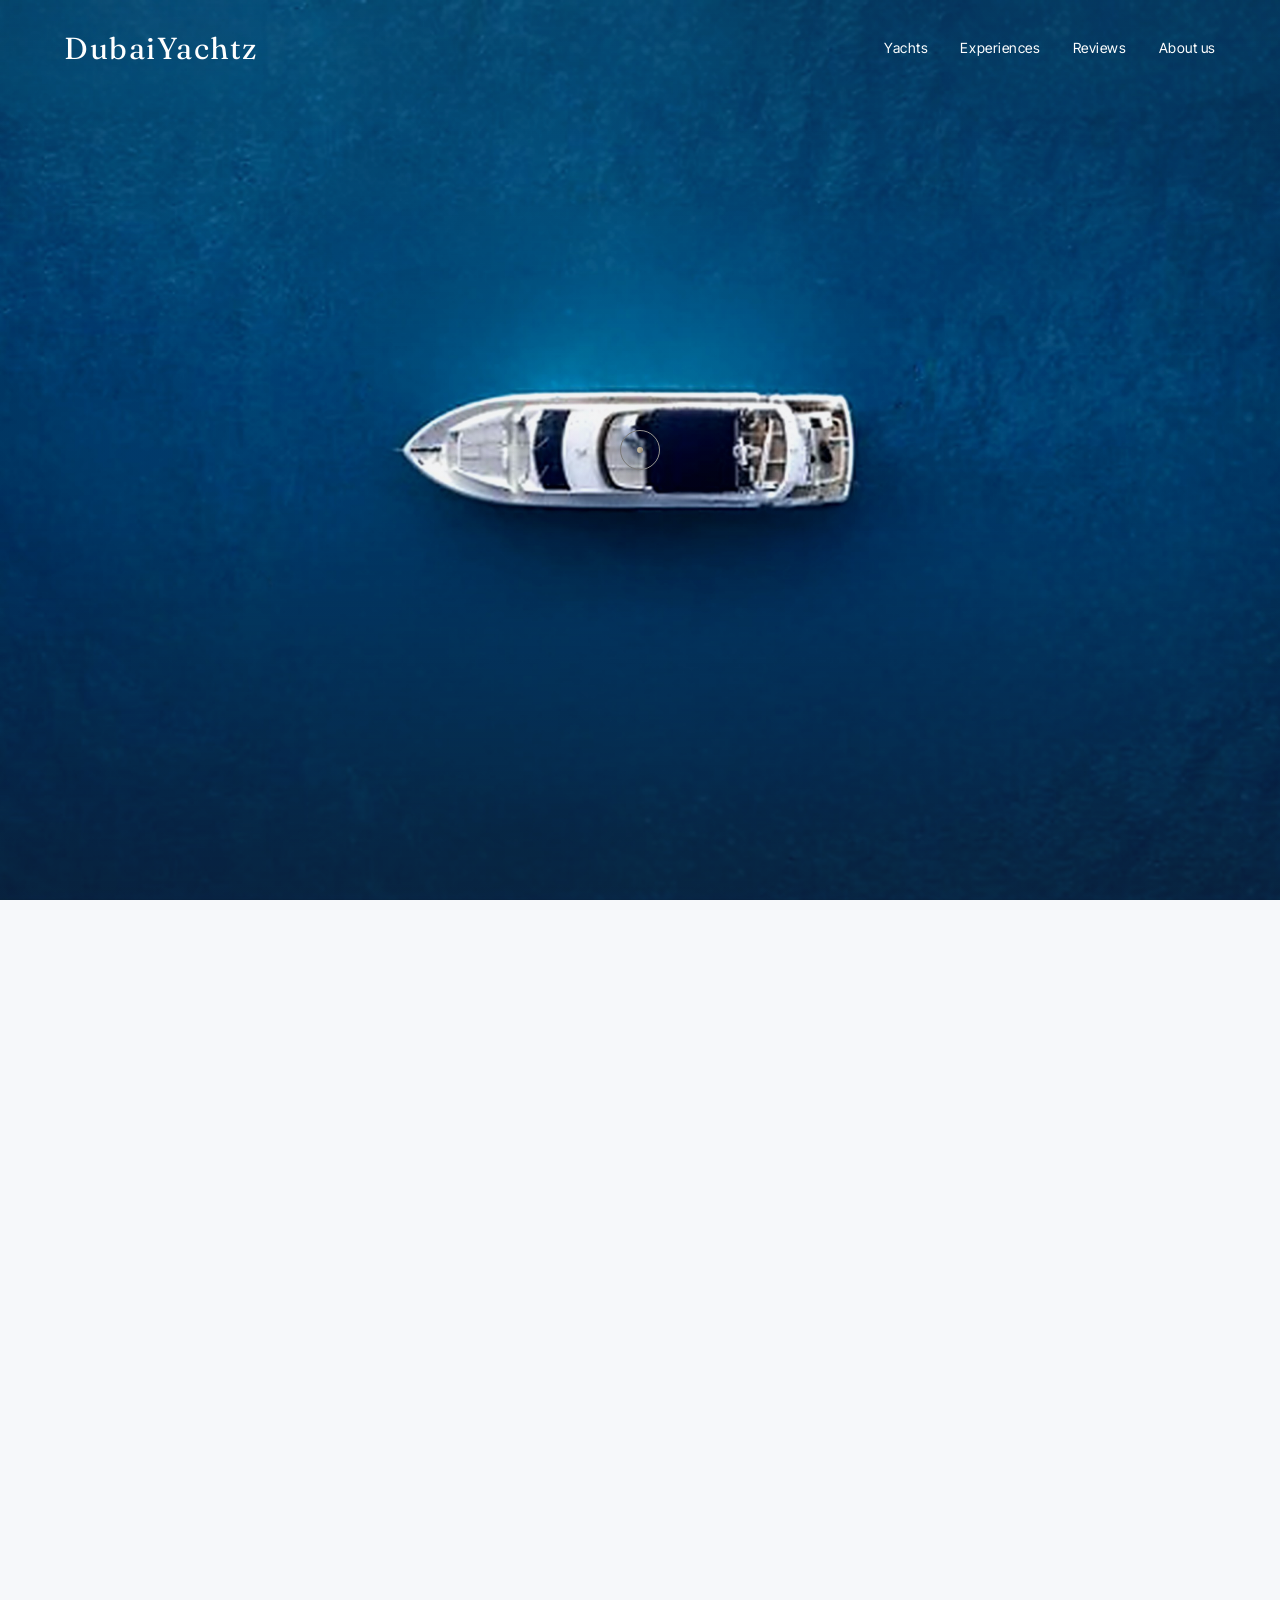
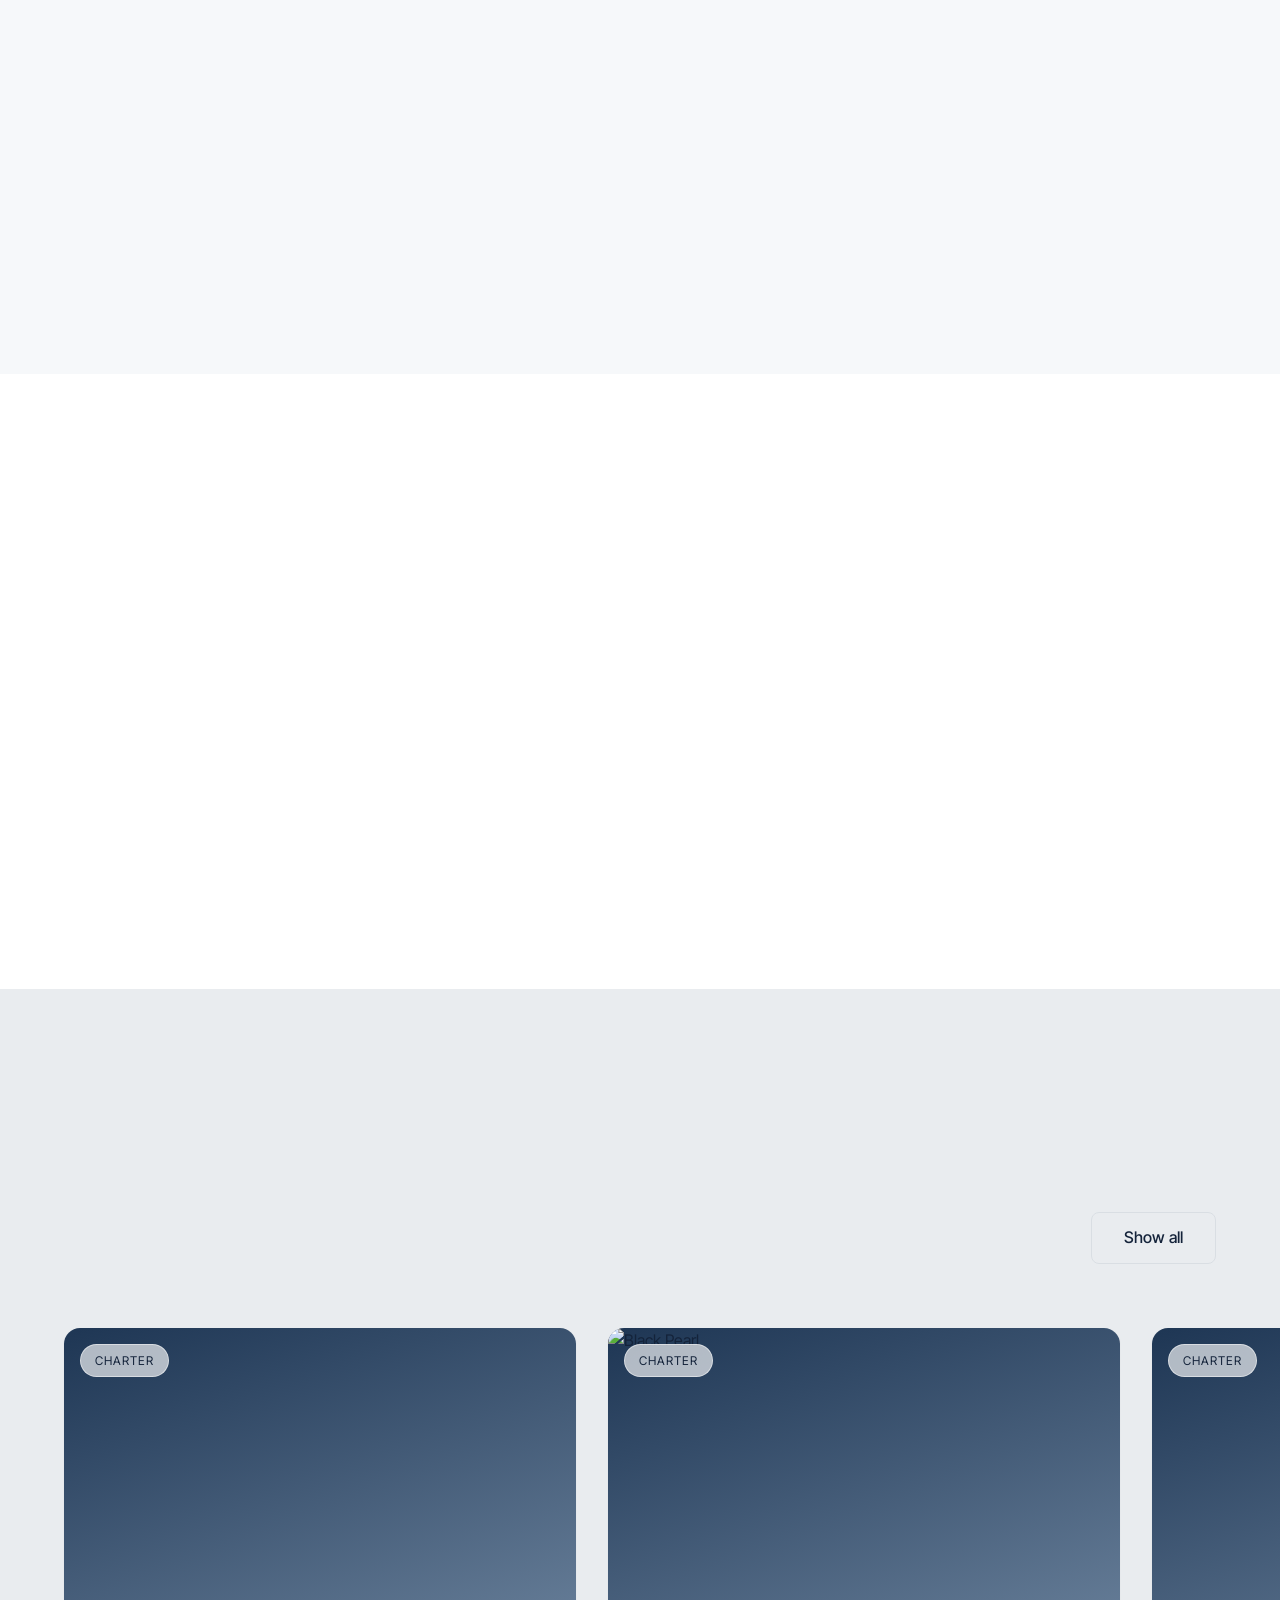
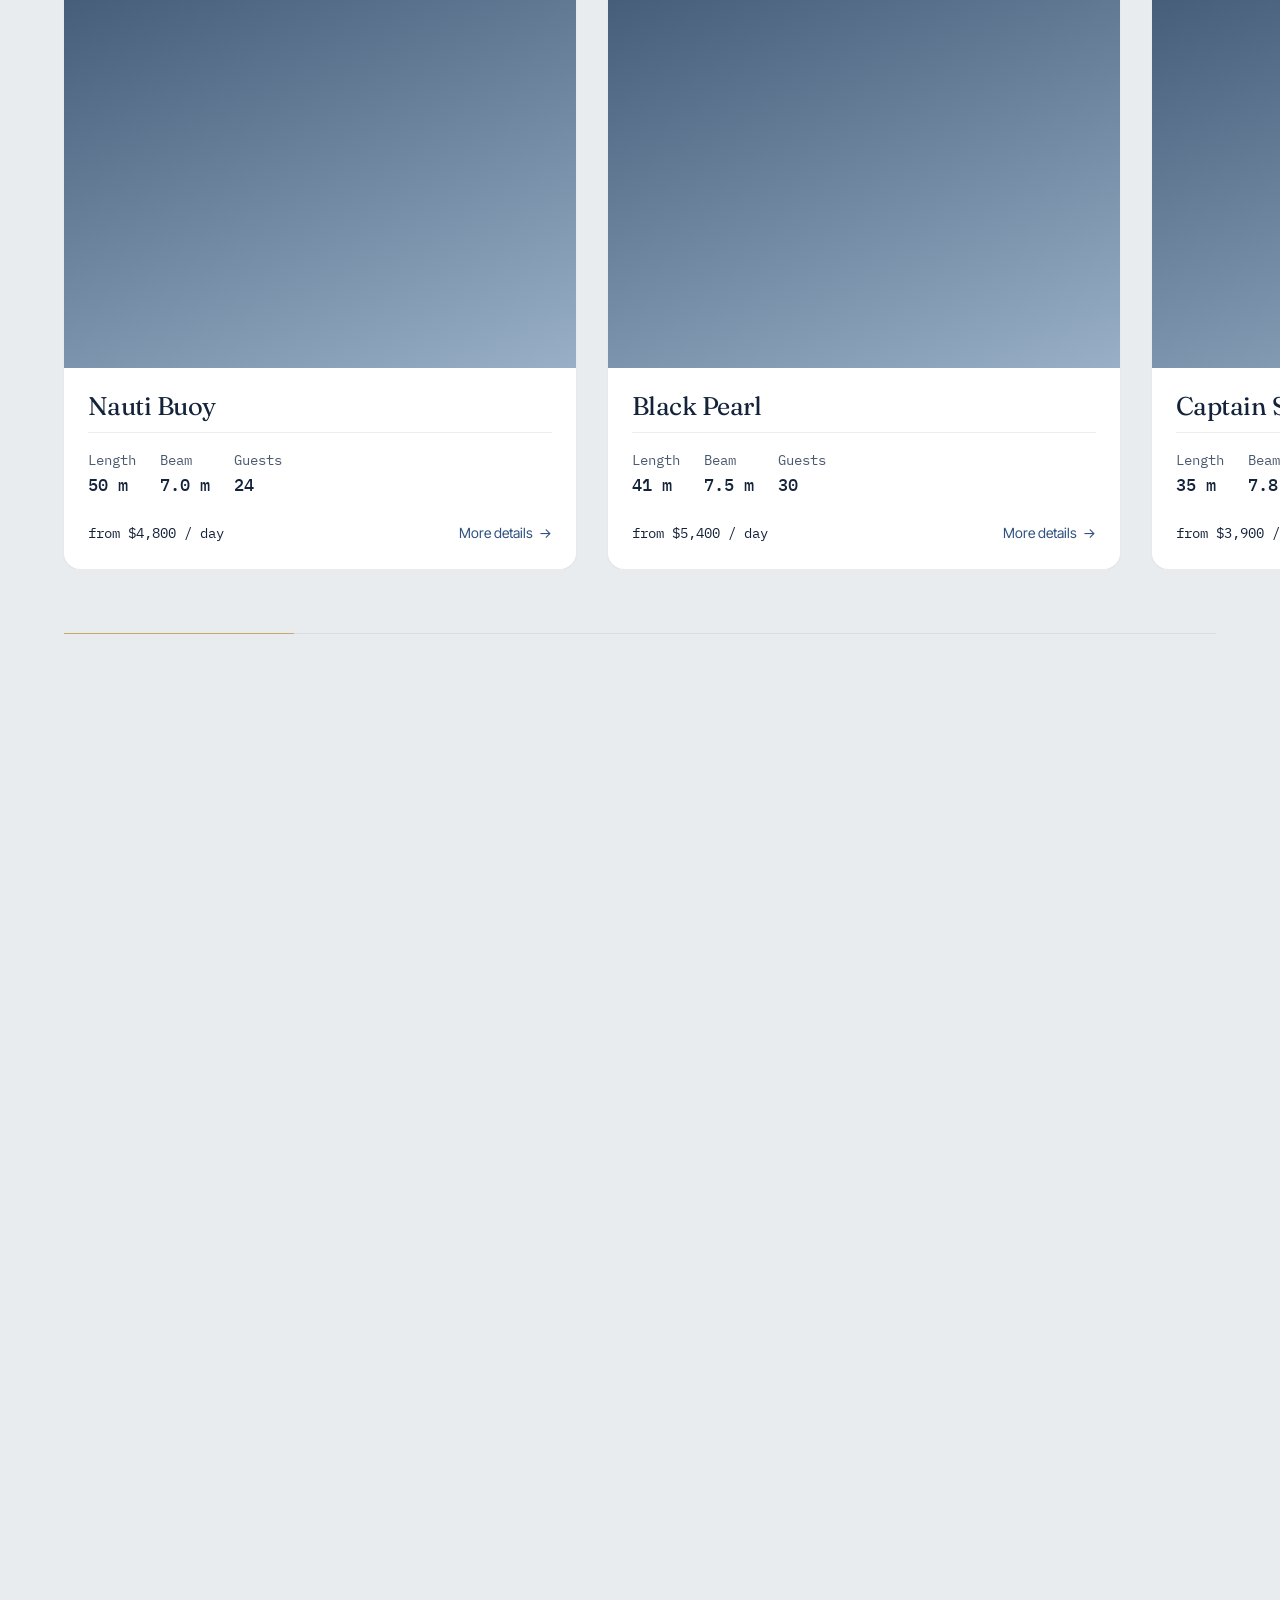
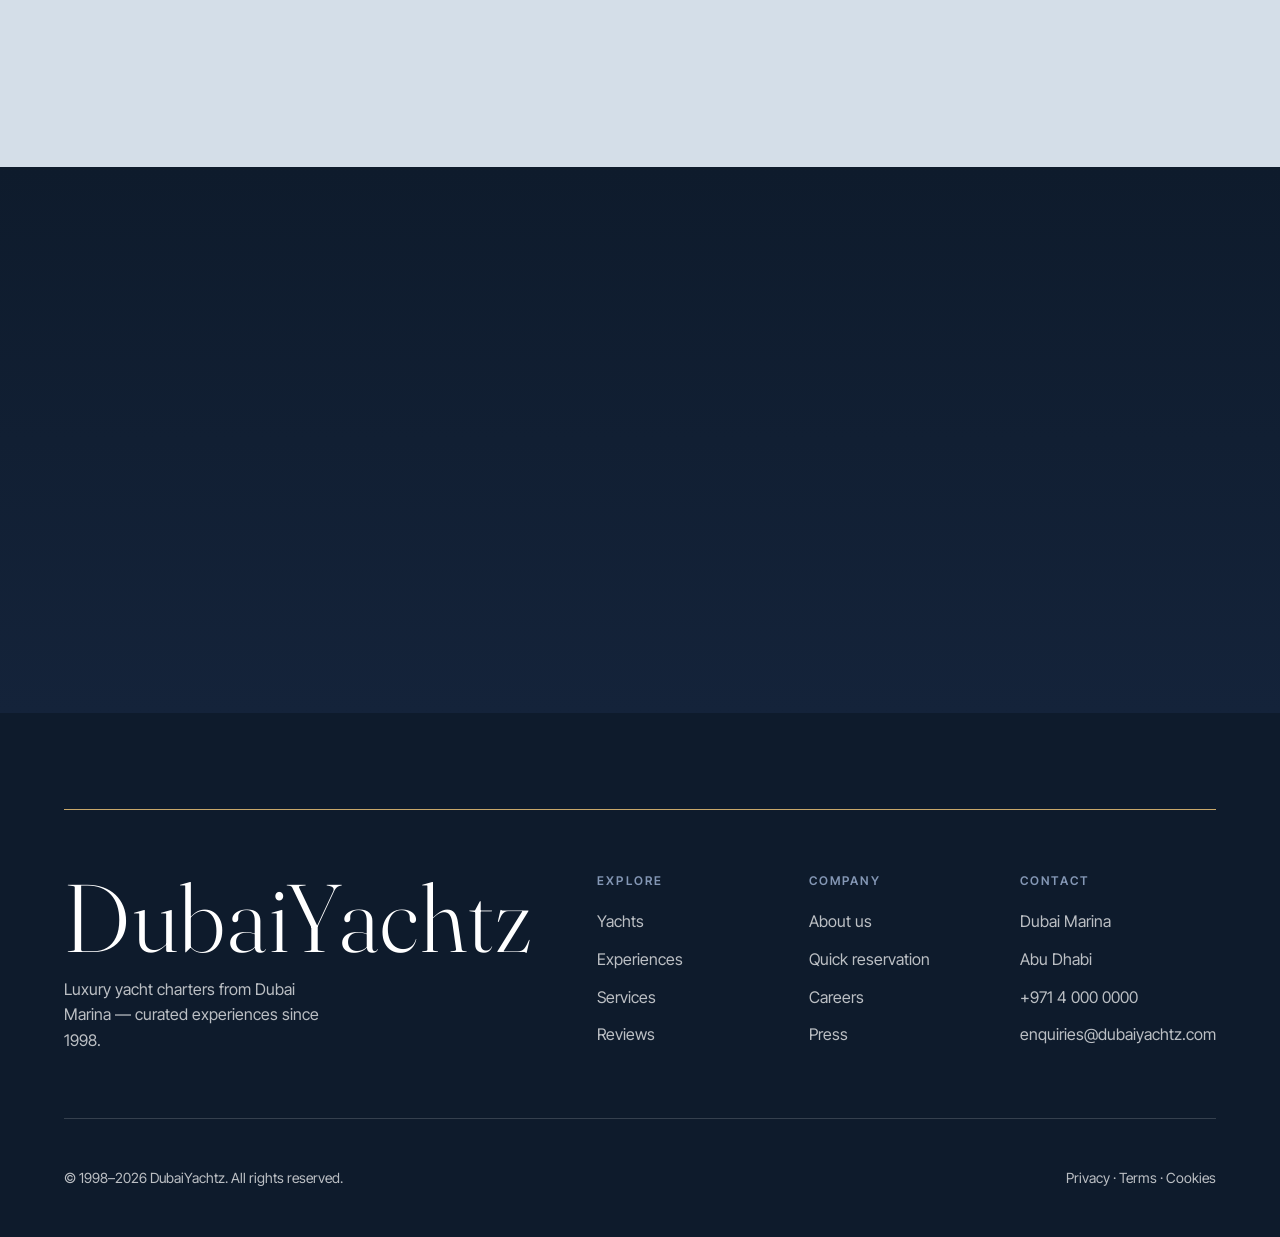
==== index.html @ 93de3eef "Hero: move intro paragraph below yacht, enlarge headline, tune sizes Co-Authored-By: Claude Opus 4.8" ====
<!DOCTYPE html>
<html lang="en">
<head>
<meta charset="UTF-8">
<meta name="viewport" content="width=device-width, initial-scale=1.0">
<title>DubaiYachtz — Luxury Yachting Experience</title>
<meta name="description" content="Step aboard the Gulf's most extraordinary yachts from Dubai Marina — a flawless crew, voyages shaped around you, and absolute discretion.">
<link rel="preconnect" href="https://fonts.googleapis.com">
<link rel="preconnect" href="https://fonts.gstatic.com" crossorigin>
<link href="https://fonts.googleapis.com/css2?family=Fraunces:ital,opsz,wght@0,9..144,300;0,9..144,400;0,9..144,500;1,9..144,300&family=Inter+Tight:wght@400;500;600&family=IBM+Plex+Mono:wght@400;500&display=swap" rel="stylesheet">
<link rel="stylesheet" href="assets/css/style.css?v=14">
</head>
<body class="is-loading">

<a class="skip-link" href="#main">Skip to content</a>

<!-- PRELOADER -->
<div id="preloader" aria-hidden="true">
  <div class="pre-rings">
    <svg viewBox="0 0 128 128"><circle cx="64" cy="64" r="60"></circle></svg>
    <svg viewBox="0 0 128 128"><circle class="ring-progress" cx="64" cy="64" r="50"></circle></svg>
    <span class="pre-mark">DY</span>
  </div>
  <div class="pre-count">000</div>
  <div class="pre-label">DubaiYachtz</div>
</div>
 
<!-- NAV -->
<header class="nav">
  <div class="container nav__inner">
    <a href="index.html" class="nav__logo" aria-label="DubaiYachtz home">DubaiYachtz</a>
    <nav class="nav__links" aria-label="Primary">
      <a class="nav__link" href="#yachts">Yachts</a>
      <a class="nav__link" href="#services">Experiences</a>
      <a class="nav__link" href="#reviews">Reviews</a>
      <a class="nav__link" href="#contact">About us</a>
    </nav>
  </div>
</header>

<main id="main">

  <!-- HERO -->
  <section class="hero">
    <img class="hero__bg" src="assets/images/hero-regatta.jpg" alt="Aerial of a luxury yacht on deep blue open water">
    <div class="hero__scrim"></div>
    <div class="container hero__content hero__content--centered">
      <div class="hero__top">
        <h1 class="hero__title" data-split data-lines="Luxury yachting|experience"></h1>
      </div>
      <div class="hero__bottom">
        <p class="hero__sub">Step aboard the Gulf's finest yachts — a flawless crew and a voyage shaped entirely around you.</p>
        <div class="hero__actions">
          <a href="yacht.html#inquiry" class="btn btn--invert magnetic">Quick reservation</a>
          <a href="#yachts" class="btn btn--ghost magnetic" style="color:#fff;border-color:rgba(255,255,255,.45)">Explore the fleet</a>
        </div>
      </div>
    </div>
  </section>

  <!-- EXPERIENCE PHOTO BAND -->
  <section class="section-pad" id="experience" style="background:var(--mist-50)">
    <div class="container">
      <div class="section-head reveal">
        <p class="eyebrow"><span class="dot"></span>The world of yachting</p>
        <h2 class="serif">Experience Dubai from the water</h2>
        <p>From sunrise cruises along the coastline to private sunset dinners under the skyline — every voyage is composed around you.</p>
      </div>
      <div class="photoband">
        <figure class="reveal"><img src="https://images.unsplash.com/photo-1567899378494-47b22a2ae96a?auto=format&fit=crop&w=800&q=80" alt="Sunrise charter"><figcaption>Sunrise charters</figcaption></figure>
        <figure class="reveal"><img src="https://images.unsplash.com/photo-1593351415075-3bac9f45c877?auto=format&fit=crop&w=800&q=80" alt="Sunset dinner cruise"><figcaption>Sunset dinners</figcaption></figure>
        <figure class="reveal"><img src="https://images.unsplash.com/photo-1505142468610-359e7d316be0?auto=format&fit=crop&w=800&q=80" alt="Island escape"><figcaption>Island escapes</figcaption></figure>
      </div>
    </div>
  </section>

  <!-- FEATURES (VIP / Book a tour) -->
  <section class="section-pad" id="features" style="background:var(--white)">
    <div class="container">
      <div class="features">
        <article class="feature-card reveal" data-cursor="Read">
          <img src="https://images.unsplash.com/photo-1617104678098-de229db51175?auto=format&fit=crop&w=900&q=80" alt="VIP service interior">
          <div>
            <p class="eyebrow eyebrow--invert"><span class="dot"></span>Premium</p>
            <h3>Try our VIP service</h3>
            <p>Private chef, dedicated concierge, and a tailored itinerary — begin your day exactly as you imagine it.</p>
            <a href="yacht.html#inquiry" class="btn btn--invert magnetic">Read more</a>
          </div>
        </article>
        <article class="feature-card reveal" data-cursor="Read">
          <img src="https://images.unsplash.com/photo-1605281317010-fe5ffe798166?auto=format&fit=crop&w=900&q=80" alt="Book a tour">
          <div>
            <p class="eyebrow eyebrow--invert"><span class="dot"></span>Curated</p>
            <h3>Book a tour you'll love</h3>
            <p>Half-day, full-day, or overnight escapes across the Gulf — crafted by people who know these waters.</p>
            <a href="yacht.html#inquiry" class="btn btn--invert magnetic">Read more</a>
          </div>
        </article>
      </div>
    </div>
  </section>

  <!-- FLEET (horizontal pinned scroll) -->
  <section class="fleet section-pad" id="yachts">
    <div class="container fleet__head">
      <div class="reveal">
        <p class="eyebrow"><span class="dot"></span>Our luxury boats</p>
        <h2 class="serif" style="margin-top:16px">A fleet for every occasion</h2>
      </div>
      <a href="yacht.html" class="btn btn--ghost magnetic">Show all</a>
    </div>
    <div class="fleet__track-wrap">
      <div class="fleet__track">

        <article class="yacht-card" data-cursor="View">
          <div class="yacht-card__media"><span class="yacht-card__badge">Charter</span>
            <img src="https://images.unsplash.com/photo-1567899378494-47b22a2ae96a?auto=format&fit=crop&w=900&q=80" alt="Nauti Buoy" loading="lazy"></div>
          <div class="yacht-card__body">
            <h3 class="yacht-card__name">Nauti Buoy</h3>
            <div class="yacht-card__specs"><span>Length<b>50 m</b></span><span>Beam<b>7.0 m</b></span><span>Guests<b>24</b></span></div>
            <div class="yacht-card__foot"><span class="yacht-card__price">from $4,800 / day</span><a href="yacht.html" class="yacht-card__link">More details <span class="btn__arrow">→</span></a></div>
          </div>
        </article>

        <article class="yacht-card" data-cursor="View">
          <div class="yacht-card__media"><span class="yacht-card__badge">Charter</span>
            <img src="https://images.unsplash.com/photo-1605281317010-fe5ffe798166?auto=format&fit=crop&w=900&q=80" alt="Black Pearl" loading="lazy"></div>
          <div class="yacht-card__body">
            <h3 class="yacht-card__name">Black Pearl</h3>
            <div class="yacht-card__specs"><span>Length<b>41 m</b></span><span>Beam<b>7.5 m</b></span><span>Guests<b>30</b></span></div>
            <div class="yacht-card__foot"><span class="yacht-card__price">from $5,400 / day</span><a href="yacht.html" class="yacht-card__link">More details <span class="btn__arrow">→</span></a></div>
          </div>
        </article>

        <article class="yacht-card" data-cursor="View">
          <div class="yacht-card__media"><span class="yacht-card__badge">Charter</span>
            <img src="https://images.unsplash.com/photo-1540946485063-a40da27545f8?auto=format&fit=crop&w=900&q=80" alt="Captain Sparrow" loading="lazy"></div>
          <div class="yacht-card__body">
            <h3 class="yacht-card__name">Captain Sparrow</h3>
            <div class="yacht-card__specs"><span>Length<b>35 m</b></span><span>Beam<b>7.8 m</b></span><span>Guests<b>20</b></span></div>
            <div class="yacht-card__foot"><span class="yacht-card__price">from $3,900 / day</span><a href="yacht.html" class="yacht-card__link">More details <span class="btn__arrow">→</span></a></div>
          </div>
        </article>

        <article class="yacht-card" data-cursor="View">
          <div class="yacht-card__media"><span class="yacht-card__badge">Charter</span>
            <img src="https://images.unsplash.com/photo-1593351415075-3bac9f45c877?auto=format&fit=crop&w=900&q=80" alt="Golden Dolphin" loading="lazy"></div>
          <div class="yacht-card__body">
            <h3 class="yacht-card__name">Golden Dolphin</h3>
            <div class="yacht-card__specs"><span>Length<b>48 m</b></span><span>Beam<b>6.2 m</b></span><span>Guests<b>16</b></span></div>
            <div class="yacht-card__foot"><span class="yacht-card__price">from $5,100 / day</span><a href="yacht.html" class="yacht-card__link">More details <span class="btn__arrow">→</span></a></div>
          </div>
        </article>

      </div>
    </div>
    <div class="fleet__progress"><i></i></div>
  </section>

  <!-- SERVICES (We sell memories) -->
  <section class="section-pad" id="services" style="background:var(--mist-100)">
    <div class="container">
      <div class="section-head reveal">
        <p class="eyebrow"><span class="dot"></span>Our services</p>
        <h2 class="serif">We sell memories</h2>
        <p>More than a charter — a curated day on the water you'll talk about for years.</p>
      </div>
      <div class="services">
        <article class="service-card reveal" data-cursor="View">
          <div class="media"><img src="https://images.unsplash.com/photo-1505142468610-359e7d316be0?auto=format&fit=crop&w=700&q=80" alt="The beauty of the sea" loading="lazy"></div>
          <div class="body"><h3>The beauty of the sea</h3><p>Glide across crystal water with the Dubai skyline as your backdrop.</p><a class="more" href="yacht.html#inquiry">Discover more <span class="btn__arrow">→</span></a></div>
        </article>
        <article class="service-card reveal" data-cursor="View">
          <div class="media"><img src="https://images.unsplash.com/photo-1559827260-dc66d52bef19?auto=format&fit=crop&w=700&q=80" alt="Open waters" loading="lazy"></div>
          <div class="body"><h3>Open waters</h3><p>Head beyond the marina for snorkelling, swimming, and pure horizon.</p><a class="more" href="yacht.html#inquiry">Discover more <span class="btn__arrow">→</span></a></div>
        </article>
        <article class="service-card reveal" data-cursor="View">
          <div class="media"><img src="https://images.unsplash.com/photo-1593351415075-3bac9f45c877?auto=format&fit=crop&w=700&q=80" alt="Fantastic journey" loading="lazy"></div>
          <div class="body"><h3>Fantastic journey</h3><p>Overnight escapes with full crew, fine dining, and starlit decks.</p><a class="more" href="yacht.html#inquiry">Discover more <span class="btn__arrow">→</span></a></div>
        </article>
      </div>
    </div>
  </section>

  <!-- SERVICE CATEGORIES -->
  <section class="cats section-pad" id="categories" style="background:var(--mist-50)">
    <div class="container">
      <div class="section-head reveal">
        <p class="eyebrow"><span class="dot"></span>What we offer</p>
        <h2 class="serif">Travels · Yacht renting · Transfers</h2>
      </div>
      <div class="cats__grid" style="grid-template-columns:repeat(auto-fit,minmax(240px,1fr))">
        <a href="yacht.html" class="cat reveal" data-cursor="Explore"><img src="https://images.unsplash.com/photo-1593351415075-3bac9f45c877?auto=format&fit=crop&w=700&q=80" alt=""><div><span class="cat__name serif">Travels</span><span class="cat__count" style="display:block">Multi-day voyages</span></div></a>
        <a href="yacht.html" class="cat reveal" data-cursor="Explore"><img src="https://images.unsplash.com/photo-1567899378494-47b22a2ae96a?auto=format&fit=crop&w=700&q=80" alt=""><div><span class="cat__name serif">Yacht renting</span><span class="cat__count" style="display:block">By the half-day or day</span></div></a>
        <a href="yacht.html" class="cat reveal" data-cursor="Explore"><img src="https://images.unsplash.com/photo-1605281317010-fe5ffe798166?auto=format&fit=crop&w=700&q=80" alt=""><div><span class="cat__name serif">Transfers</span><span class="cat__count" style="display:block">Marina to marina</span></div></a>
      </div>
    </div>
  </section>

  <!-- REVIEWS -->
  <section class="section-pad" id="reviews" style="background:var(--sky-100)">
    <div class="container">
      <div class="section-head reveal">
        <p class="eyebrow"><span class="dot"></span>What our guests say</p>
        <h2 class="serif">Loved by our guests</h2>
      </div>
      <div class="reviews">
        <article class="review reveal">
          <div class="stars">★★★★★</div>
          <p>"Flawless from the first call to the last sunset. The crew anticipated everything — a truly five-star day."</p>
          <div class="who"><span class="av">A</span><div><b>Alexander R.</b><small>Private charter</small></div></div>
        </article>
        <article class="review reveal">
          <div class="stars">★★★★★</div>
          <p>"We booked the VIP service for an anniversary and it exceeded every expectation. Discreet, elegant, perfect."</p>
          <div class="who"><span class="av">M</span><div><b>Mariam A.</b><small>VIP experience</small></div></div>
        </article>
        <article class="review reveal">
          <div class="stars">★★★★★</div>
          <p>"The Golden Dolphin overnight trip was the highlight of our year. Professional, warm, and beautifully run."</p>
          <div class="who"><span class="av">J</span><div><b>James P.</b><small>Overnight journey</small></div></div>
        </article>
      </div>
    </div>
  </section>

  <!-- NEWSLETTER -->
  <section class="newsletter section-pad" id="contact">
    <div class="container container--std">
      <p class="eyebrow eyebrow--invert reveal" style="justify-content:center;margin-bottom:20px"><span class="dot"></span>Stay aboard</p>
      <h2 class="reveal">Join our newsletter</h2>
      <p class="reveal">Be first to hear about new yachts, seasonal experiences, and private member rates.</p>
      <form class="reveal" onsubmit="return false">
        <input type="email" placeholder="Your email address" aria-label="Email address" required>
        <button type="submit" class="btn btn--brass magnetic">Subscribe</button>
      </form>
    </div>
  </section>

</main>

<!-- FOOTER -->
<footer class="footer">
  <div class="container">
    <div class="footer__top">
      <div class="footer__brand">
        <h3 class="serif">DubaiYachtz</h3>
        <p>Luxury yacht charters from Dubai Marina — curated experiences since 1998.</p>
      </div>
      <div class="footer__col"><h4>Explore</h4><a href="#yachts">Yachts</a><a href="#services">Experiences</a><a href="#categories">Services</a><a href="#reviews">Reviews</a></div>
      <div class="footer__col"><h4>Company</h4><a href="#contact">About us</a><a href="yacht.html#inquiry">Quick reservation</a><a href="#">Careers</a><a href="#">Press</a></div>
      <div class="footer__col"><h4>Contact</h4><a href="#">Dubai Marina</a><a href="#">Abu Dhabi</a><a href="tel:+97140000000">+971 4 000 0000</a><a href="mailto:enquiries@dubaiyachtz.com">enquiries@dubaiyachtz.com</a></div>
    </div>
    <div class="footer__bottom">
      <span>© 1998–2026 DubaiYachtz. All rights reserved.</span>
      <span>Privacy · Terms · Cookies</span>
    </div>
  </div>
</footer>

<!-- LIBRARIES -->
<script src="https://cdnjs.cloudflare.com/ajax/libs/gsap/3.12.5/gsap.min.js"></script>
<script src="https://cdnjs.cloudflare.com/ajax/libs/gsap/3.12.5/ScrollTrigger.min.js"></script>
<script src="https://unpkg.com/lenis@1.1.13/dist/lenis.min.js"></script>
<!-- APP -->
<script src="assets/js/main.js?v=5"></script>
</body>
</html>
---- assets/css/style.css ----
/* ============================================================
   DubaiYachtz — Luxury Yacht Platform
   Stylesheet built strictly on DESIGN_SYSTEM.md tokens
   ============================================================ */

/* ---------- 1. DESIGN TOKENS ---------- */
:root {
  /* Ocean */
  --ocean-900:#0E1B2C; --ocean-800:#14233A; --ocean-700:#1E3654;
  --ocean-600:#274869; --ocean-500:#305282; --ocean-400:#5A739B; --ocean-300:#8497B5;
  /* Sky */
  --sky-300:#98AFC7; --sky-200:#B7C7D8; --sky-100:#D4DEE8;
  /* Mist / neutrals */
  --white:#FFFFFF; --mist-50:#F6F8FA; --mist-100:#E9ECEF; --mist-200:#D9DEE3; --mist-300:#C2C9D1;
  /* Brass accent */
  --brass:#C8A86B; --brass-light:#D9C290; --brass-dark:#A8884E;
  /* Text */
  --text-strong:#14233A; --text-muted:#4A5A6E; --text-subtle:#8497B5;
  --text-invert:#FFFFFF; --text-invert-muted:rgba(255,255,255,.72);
  /* Status */
  --success:#3E8E7E; --warning:#C8923E; --error:#B5483C; --info:#305282;
  /* Gradients */
  --grad-ocean:linear-gradient(180deg,#305282 0%,#98AFC7 55%,#E9ECEF 100%);
  --grad-dark:linear-gradient(180deg,#0E1B2C 0%,#14233A 100%);
  --grad-scrim:linear-gradient(180deg,rgba(14,27,44,0) 0%,rgba(14,27,44,.55) 100%);
  /* Glass */
  --glass:rgba(255,255,255,.65);
  --glass-dark:rgba(20,35,58,.45);
  /* Borders */
  --border-subtle:rgba(20,35,58,.08); --border-default:#D9DEE3; --border-strong:#C2C9D1;
  --border-invert:rgba(255,255,255,.16);
  --focus-ring:0 0 0 2px #FFFFFF, 0 0 0 4px #305282;
  --focus-ring-invert:0 0 0 2px #0E1B2C, 0 0 0 4px #98AFC7;
  /* Fonts */
  --font-display:"Fraunces",Georgia,serif;
  --font-sans:"Inter Tight","Inter",system-ui,sans-serif;
  --font-mono:"IBM Plex Mono",ui-monospace,monospace;
  /* Type scale (fluid) */
  --fs-display:clamp(3rem,8vw,5.75rem);
  --fs-h1:clamp(2.5rem,5.5vw,4rem);
  --fs-h2:clamp(2rem,4vw,3.25rem);
  --fs-h3:clamp(1.5rem,3vw,2.5rem);
  --fs-h4:clamp(1.25rem,2vw,1.9rem);
  --fs-h5:1.5rem; --fs-body-lg:1.25rem; --fs-body:1rem; --fs-small:.875rem; --fs-caption:.75rem;
  /* Spacing */
  --space-1:4px; --space-2:8px; --space-3:12px; --space-4:16px; --space-5:24px;
  --space-6:32px; --space-7:48px; --space-8:64px; --space-9:96px; --space-10:128px; --space-11:160px;
  /* Radius */
  --radius-sm:4px; --radius-md:8px; --radius-lg:16px; --radius-xl:24px; --radius-pill:999px;
  /* Elevation */
  --elev-1:0 1px 2px rgba(20,35,58,.06);
  --elev-2:0 4px 12px rgba(20,35,58,.08);
  --elev-3:0 8px 24px rgba(20,35,58,.10);
  --elev-4:0 16px 48px rgba(20,35,58,.14);
  /* Z-index */
  --z-base:0; --z-content:10; --z-sticky:100; --z-nav:200; --z-dropdown:300;
  --z-tooltip:400; --z-overlay:500; --z-drawer:600; --z-modal:700; --z-toast:800; --z-max:9999;
  /* Motion */
  --dur-instant:120ms; --dur-fast:200ms; --dur-base:400ms; --dur-slow:600ms; --dur-cinematic:900ms;
  --ease-luxury:cubic-bezier(.22,1,.36,1);
  --ease-standard:cubic-bezier(.4,0,.2,1);
  --ease-decelerate:cubic-bezier(0,0,.2,1);
  --ease-accelerate:cubic-bezier(.4,0,1,1);
  /* Layout */
  --container:1440px; --container-std:1200px; --gutter:clamp(20px,5vw,64px);
}

/* ---------- 2. RESET / BASE ---------- */
*,*::before,*::after{box-sizing:border-box;margin:0;padding:0}
html{-webkit-font-smoothing:antialiased;text-rendering:optimizeLegibility}
html.lenis,html.lenis body{height:auto}
.lenis.lenis-smooth{scroll-behavior:auto!important}
body{
  font-family:var(--font-sans);font-size:var(--fs-body);line-height:1.6;
  color:var(--text-strong);background:var(--mist-50);
  overflow-x:hidden;
}
body.is-loading{overflow:hidden;height:100vh}
img,video,canvas{display:block;max-width:100%}
a{color:inherit;text-decoration:none}
button{font:inherit;color:inherit;background:none;border:none;cursor:pointer}
ul{list-style:none}
::selection{background:var(--ocean-500);color:#fff}

h1,h2,h3,h4{font-weight:600;line-height:1.1;letter-spacing:-.02em}
.serif{font-family:var(--font-display);font-weight:300;letter-spacing:-.01em}
.mono{font-family:var(--font-mono);font-variant-numeric:tabular-nums}
.eyebrow{
  font-size:var(--fs-caption);text-transform:uppercase;letter-spacing:.18em;
  font-weight:500;color:var(--text-subtle);
}
.eyebrow--invert{color:var(--text-invert-muted)}
.eyebrow .dot{display:inline-block;width:6px;height:6px;border-radius:50%;background:var(--brass);margin-right:10px;vertical-align:middle}

/* ---------- 3. LAYOUT ---------- */
.container{width:100%;max-width:var(--container);margin-inline:auto;padding-inline:var(--gutter)}
.container--std{max-width:var(--container-std)}
section{position:relative}
.section-pad{padding-block:clamp(64px,10vw,160px)}
.split{display:grid;gap:var(--space-8)}
@media(min-width:1024px){.split{grid-template-columns:1fr 1fr;align-items:center}}

/* ---------- 4. ACCESSIBILITY ---------- */
.skip-link{position:absolute;left:-9999px;top:0;z-index:var(--z-max);background:var(--ocean-500);color:#fff;padding:12px 20px;border-radius:var(--radius-md)}
.skip-link:focus{left:var(--space-4);top:var(--space-4)}
:focus-visible{outline:none;box-shadow:var(--focus-ring);border-radius:var(--radius-sm)}
.sr-only{position:absolute;width:1px;height:1px;padding:0;margin:-1px;overflow:hidden;clip:rect(0 0 0 0);white-space:nowrap;border:0}

/* ---------- 5. PRELOADER ---------- */
#preloader{position:fixed;inset:0;z-index:var(--z-max);background:var(--ocean-900);
  display:flex;flex-direction:column;align-items:center;justify-content:center;color:#fff}
.pre-rings{position:relative;width:128px;height:128px;display:grid;place-items:center}
.pre-rings svg{position:absolute;inset:0;width:100%;height:100%}
.pre-rings circle{fill:none;stroke:var(--border-invert);stroke-width:1}
.pre-rings .ring-progress{stroke:var(--brass);stroke-width:1.5;stroke-linecap:round;
  transform:rotate(-90deg);transform-origin:center;transition:stroke-dashoffset .2s linear}
.pre-mark{font-family:var(--font-display);font-size:28px;letter-spacing:.05em}
.pre-count{margin-top:28px;font-family:var(--font-mono);font-size:var(--fs-small);
  letter-spacing:.3em;color:var(--text-invert-muted)}
.pre-label{margin-top:10px;font-size:var(--fs-caption);text-transform:uppercase;letter-spacing:.3em;color:rgba(255,255,255,.35)}

/* ---------- 6. CUSTOM CURSOR ---------- */
.cursor{position:fixed;top:0;left:0;z-index:var(--z-max);pointer-events:none;
  mix-blend-mode:difference;will-change:transform}
.cursor__dot{position:absolute;width:6px;height:6px;border-radius:50%;background:#fff;
  transform:translate(-50%,-50%)}
.cursor__ring{position:absolute;width:40px;height:40px;border:1px solid rgba(255,255,255,.6);
  border-radius:50%;transform:translate(-50%,-50%);
  transition:width .3s var(--ease-luxury),height .3s var(--ease-luxury),background .3s,border-color .3s}
.cursor__label{position:absolute;transform:translate(-50%,-50%);color:#fff;font-size:11px;
  text-transform:uppercase;letter-spacing:.12em;opacity:0;transition:opacity .3s}
.cursor.is-hover .cursor__ring{width:72px;height:72px;background:rgba(255,255,255,.08)}
.cursor.is-view .cursor__ring{width:88px;height:88px;background:rgba(255,255,255,.12);border-color:transparent}
.cursor.is-view .cursor__label{opacity:1}
.cursor.is-hidden{opacity:0}
@media(hover:none){.cursor{display:none}}

/* ---------- 7. NAVIGATION ---------- */
.nav{position:fixed;top:0;left:0;width:100%;z-index:var(--z-nav);
  padding:var(--space-5) 0;transition:padding var(--dur-base) var(--ease-luxury),
  background var(--dur-base),box-shadow var(--dur-base);color:var(--text-invert)}
.nav.is-scrolled{padding:var(--space-3) 0;background:var(--glass);
  -webkit-backdrop-filter:blur(24px);backdrop-filter:blur(24px);
  box-shadow:var(--elev-2);color:var(--text-strong);
  border-bottom:1px solid var(--border-subtle)}
.nav__inner{display:flex;align-items:center;justify-content:space-between}
.nav__logo{font-family:var(--font-display);font-size:1.9rem;letter-spacing:.05em}
.nav__links{display:none;gap:var(--space-6);align-items:center}
@media(min-width:1024px){.nav__links{display:flex}}
.nav__link{position:relative;font-size:var(--fs-small);letter-spacing:.04em;padding:6px 0}
.nav__link::after{content:"";position:absolute;left:0;bottom:0;width:0;height:1px;
  background:var(--brass);transition:width var(--dur-base) var(--ease-luxury)}
.nav__link:hover::after{width:100%}
.nav__cta{display:inline-flex;align-items:center;gap:8px;border:1px solid currentColor;
  padding:10px 22px;border-radius:var(--radius-pill);font-size:var(--fs-small);
  transition:background var(--dur-fast),color var(--dur-fast),border-color var(--dur-fast)}
.nav.is-scrolled .nav__cta:hover{background:var(--ocean-500);color:#fff;border-color:var(--ocean-500)}
.nav__cta:hover{background:#fff;color:var(--ocean-800);border-color:#fff}
.nav__burger{display:flex;flex-direction:column;gap:5px;width:28px}
@media(min-width:1024px){.nav__burger{display:none}}
.nav__burger span{height:1.5px;background:currentColor;display:block}

/* ---------- 8. BUTTONS ---------- */
.btn{display:inline-flex;align-items:center;justify-content:center;gap:var(--space-2);
  font-size:var(--fs-body);font-weight:500;border-radius:var(--radius-md);
  height:52px;padding:0 var(--space-6);transition:all var(--dur-fast) var(--ease-luxury);
  position:relative;min-width:96px}
.btn--primary{background:var(--ocean-500);color:#fff}
.btn--primary:hover{background:var(--ocean-600);box-shadow:inset 0 0 0 1px var(--brass)}
.btn--ghost{border:1px solid var(--border-default);color:var(--text-strong)}
.btn--ghost:hover{border-color:var(--ocean-500);background:var(--sky-100)}
.btn--invert{background:rgba(255,255,255,.92);color:var(--ocean-800)}
.btn--invert:hover{background:#fff}
.btn--brass{background:var(--brass);color:var(--ocean-900)}
.btn--brass:hover{background:var(--brass-light)}
.btn__arrow{transition:transform var(--dur-base) var(--ease-luxury)}
.btn:hover .btn__arrow{transform:translateX(4px)}
.btn.magnetic{will-change:transform}

/* ---------- 9. HERO ---------- */
.hero{position:relative;height:100svh;min-height:640px;overflow:hidden;
  display:flex;align-items:stretch;color:#fff;background:var(--ocean-900)}
.hero__bg{position:absolute;inset:0;width:100%;height:100%;object-fit:cover;z-index:0;display:block;
  will-change:transform;transform-origin:center center;backface-visibility:hidden}
.hero__scrim{position:absolute;inset:0;z-index:1;pointer-events:none;
  background:linear-gradient(180deg,rgba(14,27,44,.34) 0%,rgba(14,27,44,.05) 40%,rgba(14,27,44,.05) 58%,rgba(14,27,44,.55) 100%)}
/* centered hero: brand high, yacht breathes in the middle, headline + sub anchored bottom */
.hero__content{position:relative;z-index:2;width:100%;height:100%;
  display:flex;flex-direction:column;text-align:center;
  padding-block:clamp(40px,6vh,72px)}
.hero__eyebrow{opacity:0}
.hero__brand{grid-row:1;align-self:start;display:flex;flex-direction:column;align-items:center;gap:12px}
.hero__wordmark{font-family:var(--font-display);font-weight:600;font-size:clamp(2.5rem,7vw,5.25rem);
  line-height:.95;letter-spacing:.005em;color:#fff;text-shadow:0 4px 50px rgba(14,27,44,.5)}
.hero__tagline{display:inline-flex;align-items:center;font-size:var(--fs-small);
  text-transform:uppercase;letter-spacing:.2em;color:rgba(255,255,255,.85)}
.hero__tagline .dot{width:6px;height:6px;border-radius:50%;background:var(--brass);margin-right:10px;flex:0 0 auto}
.hero__top{flex:1;min-height:0;display:flex;flex-direction:column;justify-content:flex-end;align-items:center;
  gap:var(--space-4);width:100%;max-width:820px;margin-inline:auto;padding-bottom:clamp(80px,12vh,165px)}
.hero__bottom{flex:1;min-height:0;display:flex;flex-direction:column;justify-content:flex-start;align-items:center;
  gap:var(--space-4);width:100%;max-width:820px;margin-inline:auto;padding-top:clamp(80px,12vh,165px)}
.hero__title{font-family:var(--font-display);font-weight:300;font-size:clamp(2.5rem,6vw,4.5rem);
  line-height:1.06;letter-spacing:-.02em;margin:0}
.hero__title .line{display:block;overflow:hidden}
.hero__title .line span{display:block;will-change:transform}
.hero__sub{max-width:46ch;margin:0 auto;color:var(--text-invert-muted);font-size:1.0625rem;opacity:0}
.hero__actions{display:flex;gap:var(--space-3);opacity:0;justify-content:center;flex-wrap:wrap;margin-top:var(--space-3)}
.hero__actions .btn--invert{background:rgba(255,255,255,.86);color:var(--ocean-800)}
.hero__actions .btn--invert:hover{background:#fff}
.hero__scroll{position:absolute;left:50%;bottom:28px;transform:translateX(-50%);z-index:2;
  display:flex;flex-direction:column;align-items:center;gap:10px;font-size:var(--fs-caption);
  letter-spacing:.2em;text-transform:uppercase;color:var(--text-invert-muted)}
.hero__scroll .bar{width:1px;height:48px;background:rgba(255,255,255,.4);position:relative;overflow:hidden}
.hero__scroll .bar::after{content:"";position:absolute;top:-50%;left:0;width:100%;height:50%;
  background:#fff;animation:scrolldown 2.2s var(--ease-luxury) infinite}
@keyframes scrolldown{0%{top:-50%}100%{top:100%}}

/* ---------- 10. MANIFESTO ---------- */
.manifesto{background:var(--mist-50)}
.manifesto__text{font-family:var(--font-display);font-weight:300;
  font-size:clamp(1.75rem,3.6vw,3rem);line-height:1.25;letter-spacing:-.01em;max-width:20ch}
.manifesto__text .word{display:inline-block;opacity:.12;transition:opacity .1s}
.manifesto__text .word.lit{opacity:1}
.manifesto__aside{align-self:end}
.manifesto__aside p{color:var(--text-muted);max-width:34ch}

/* ---------- 11. FLEET (horizontal scroll) ---------- */
.fleet{background:var(--mist-100);overflow:hidden}
.fleet__head{display:flex;justify-content:space-between;align-items:flex-end;flex-wrap:wrap;gap:var(--space-5);margin-bottom:var(--space-8)}
.fleet__head h2{font-size:var(--fs-h2);max-width:14ch}
.fleet__track-wrap{overflow:hidden}
.fleet__track{display:flex;gap:var(--space-6);padding-inline:var(--gutter);will-change:transform}
.yacht-card{flex:0 0 clamp(300px,40vw,520px);background:var(--white);border-radius:var(--radius-lg);
  overflow:hidden;box-shadow:var(--elev-1);transition:box-shadow var(--dur-base) var(--ease-luxury)}
.yacht-card:hover{box-shadow:var(--elev-3)}
.yacht-card__media{position:relative;aspect-ratio:4/5;overflow:hidden;background:var(--sky-100)}
.yacht-card__media img{width:100%;height:100%;object-fit:cover;
  transition:transform var(--dur-cinematic) var(--ease-luxury)}
.yacht-card:hover .yacht-card__media img{transform:scale(1.06)}
.yacht-card__badge{position:absolute;top:var(--space-4);left:var(--space-4);z-index:2;
  background:var(--glass);-webkit-backdrop-filter:blur(12px);backdrop-filter:blur(12px);
  border:1px solid rgba(255,255,255,.5);padding:6px 14px;border-radius:var(--radius-pill);
  font-size:var(--fs-caption);letter-spacing:.08em;text-transform:uppercase;color:var(--ocean-800)}
.yacht-card__body{padding:var(--space-5)}
.yacht-card__name{font-size:var(--fs-h4);font-family:var(--font-display);font-weight:400;margin-bottom:var(--space-3)}
.yacht-card__specs{display:flex;gap:var(--space-5);flex-wrap:wrap;
  font-family:var(--font-mono);font-size:var(--fs-small);color:var(--text-muted);
  padding-top:var(--space-4);border-top:1px solid var(--border-subtle)}
.yacht-card__specs span b{display:block;color:var(--text-strong);font-weight:500;font-size:1.05rem}
.yacht-card__foot{display:flex;justify-content:space-between;align-items:center;margin-top:var(--space-5)}
.yacht-card__price{font-family:var(--font-mono);font-size:var(--fs-small);color:var(--text-strong)}
.yacht-card__link{font-size:var(--fs-small);color:var(--ocean-500);display:inline-flex;gap:6px;align-items:center}
.fleet__progress{height:1px;background:var(--border-default);margin:var(--space-8) var(--gutter) 0;position:relative}
.fleet__progress i{position:absolute;left:0;top:0;height:100%;width:20%;background:var(--brass)}

/* ---------- 12. STORY (dark immersive) ---------- */
.story{background:var(--ocean-900);color:#fff;overflow:hidden}
.story__media{position:relative;border-radius:var(--radius-lg);overflow:hidden;aspect-ratio:4/5}
.story__media img{width:100%;height:120%;object-fit:cover;will-change:transform}
.story h2{font-size:var(--fs-h2);margin-block:var(--space-5);max-width:16ch}
.story p{color:var(--text-invert-muted);max-width:46ch;margin-bottom:var(--space-6)}

/* ---------- 13. STATS ---------- */
.stats{background:var(--grad-dark);color:#fff}
.stats__grid{display:grid;grid-template-columns:repeat(2,1fr);gap:var(--space-8) var(--space-5)}
@media(min-width:768px){.stats__grid{grid-template-columns:repeat(4,1fr)}}
.stat{position:relative;padding-left:var(--space-5)}
.stat::before{content:"";position:absolute;left:0;top:6px;bottom:6px;width:1px;background:var(--brass);opacity:.6}
.stat__num{font-family:var(--font-mono);font-size:clamp(2.5rem,5vw,4rem);font-weight:500;line-height:1;letter-spacing:-.02em}
.stat__label{margin-top:var(--space-3);font-size:var(--fs-small);color:var(--text-invert-muted);text-transform:uppercase;letter-spacing:.12em}

/* ---------- 14. CATEGORIES ---------- */
.cats{background:var(--mist-50)}
.cats__grid{display:grid;gap:var(--space-4);grid-template-columns:1fr}
@media(min-width:640px){.cats__grid{grid-template-columns:repeat(2,1fr)}}
@media(min-width:1024px){.cats__grid{grid-template-columns:repeat(4,1fr)}}
.cat{position:relative;border-radius:var(--radius-lg);overflow:hidden;aspect-ratio:3/4;color:#fff;display:flex;align-items:flex-end;padding:var(--space-5)}
.cat img{position:absolute;inset:0;width:100%;height:100%;object-fit:cover;z-index:0;transition:transform var(--dur-cinematic) var(--ease-luxury)}
.cat::after{content:"";position:absolute;inset:0;z-index:1;background:linear-gradient(180deg,rgba(14,27,44,0) 30%,rgba(14,27,44,.7) 100%)}
.cat:hover img{transform:scale(1.07)}
.cat__name{position:relative;z-index:2;font-family:var(--font-display);font-size:var(--fs-h4);font-weight:400}
.cat__count{position:relative;z-index:2;display:block;font-size:var(--fs-caption);color:var(--text-invert-muted);text-transform:uppercase;letter-spacing:.12em;margin-top:4px}

/* ---------- 15. TESTIMONIAL ---------- */
.quote{background:var(--sky-100)}
.quote blockquote{font-family:var(--font-display);font-weight:300;
  font-size:clamp(1.75rem,3.6vw,3rem);line-height:1.25;letter-spacing:-.01em;max-width:22ch;margin-inline:auto;text-align:center}
.quote .cite{margin-top:var(--space-6);text-align:center;font-size:var(--fs-small);color:var(--text-muted)}
.quote .cite b{color:var(--text-strong);font-weight:500}

/* ---------- 16. CTA CONCIERGE ---------- */
.concierge{position:relative;overflow:hidden;color:#fff;background:var(--ocean-800)}
.concierge__bg{position:absolute;inset:0;z-index:0}
.concierge__bg img{width:100%;height:100%;object-fit:cover;opacity:.5}
.concierge::after{content:"";position:absolute;inset:0;z-index:1;background:linear-gradient(120deg,rgba(14,27,44,.85),rgba(48,82,130,.5))}
.concierge .container{position:relative;z-index:2;text-align:center}
.concierge h2{font-size:var(--fs-h1);font-family:var(--font-display);font-weight:300;max-width:18ch;margin-inline:auto}
.concierge p{color:var(--text-invert-muted);max-width:48ch;margin:var(--space-5) auto var(--space-7)}

/* ---------- 17. FOOTER ---------- */
.footer{background:var(--ocean-900);color:#fff;padding-top:var(--space-9)}
.footer__top{border-top:1px solid var(--brass);padding-top:var(--space-8);
  display:grid;gap:var(--space-8);grid-template-columns:1fr}
@media(min-width:768px){.footer__top{grid-template-columns:1.5fr 1fr 1fr 1fr}}
.footer__brand h3{font-family:var(--font-display);font-size:clamp(3rem,8vw,6rem);font-weight:300;line-height:.9;letter-spacing:.02em}
.footer__brand p{color:var(--text-invert-muted);max-width:30ch;margin-top:var(--space-4)}
.footer__col h4{font-size:var(--fs-caption);text-transform:uppercase;letter-spacing:.18em;color:var(--text-subtle);margin-bottom:var(--space-4)}
.footer__col a{display:block;color:var(--text-invert-muted);padding:6px 0;transition:color var(--dur-fast)}
.footer__col a:hover{color:#fff}
.footer__bottom{display:flex;flex-wrap:wrap;justify-content:space-between;gap:var(--space-4);
  padding-block:var(--space-7);margin-top:var(--space-8);border-top:1px solid var(--border-invert);
  font-size:var(--fs-small);color:var(--text-invert-muted)}

/* ---------- media fallback (premium even if a photo fails to load) ---------- */
.yacht-card__media,.story__media,.cat,.gallery__item,.feature-row__media,
.pdp-hero,.concierge__bg{background:linear-gradient(160deg,var(--ocean-700) 0%,var(--sky-300) 100%)}

/* ---------- 18. REVEAL ANIMATIONS ---------- */
.reveal{opacity:0;transform:translateY(28px)}
.reveal.in{opacity:1;transform:none;transition:opacity var(--dur-slow) var(--ease-luxury),transform var(--dur-slow) var(--ease-luxury)}

/* ============================================================
   YACHT DETAIL PAGE
   ============================================================ */
.pdp-hero{position:relative;height:100svh;min-height:620px;overflow:hidden;color:#fff;display:flex;align-items:flex-end}
.pdp-hero img{position:absolute;inset:0;width:100%;height:110%;object-fit:cover;z-index:0;will-change:transform}
.pdp-hero::after{content:"";position:absolute;inset:0;z-index:1;background:var(--grad-scrim)}
.pdp-hero__content{position:relative;z-index:2;width:100%;padding-bottom:clamp(40px,7vh,90px)}
.pdp-hero__name{font-family:var(--font-display);font-weight:300;font-size:var(--fs-display);line-height:1}
.pdp-hero__meta{display:flex;gap:var(--space-7);flex-wrap:wrap;margin-top:var(--space-5);font-family:var(--font-mono);font-size:var(--fs-small)}
.pdp-hero__meta span{color:var(--text-invert-muted)}
.pdp-hero__meta b{display:block;color:#fff;font-size:1.15rem;font-weight:500}

.specbar{position:sticky;top:0;z-index:var(--z-sticky);background:var(--glass);
  -webkit-backdrop-filter:blur(24px);backdrop-filter:blur(24px);
  border-bottom:1px solid var(--border-subtle)}
.specbar__inner{display:flex;align-items:center;gap:var(--space-6);overflow-x:auto;padding-block:var(--space-4)}
.specbar__item{flex:0 0 auto;font-family:var(--font-mono);font-size:var(--fs-small);color:var(--text-muted)}
.specbar__item b{display:block;color:var(--text-strong);font-size:1.05rem}
.specbar .btn{flex:0 0 auto;height:44px;margin-left:auto}

.gallery{background:var(--mist-50)}
.gallery__tabs{display:flex;gap:var(--space-5);border-bottom:1px solid var(--border-subtle);margin-bottom:var(--space-7)}
.gallery__tab{padding:var(--space-3) 0;font-weight:500;color:var(--text-muted);position:relative}
.gallery__tab[aria-selected="true"]{color:var(--text-strong)}
.gallery__tab[aria-selected="true"]::after{content:"";position:absolute;left:0;bottom:-1px;width:100%;height:2px;background:var(--brass)}
.gallery__grid{display:grid;gap:var(--space-4);grid-template-columns:repeat(2,1fr)}
@media(min-width:768px){.gallery__grid{grid-template-columns:repeat(3,1fr)}}
.gallery__item{border-radius:var(--radius-md);overflow:hidden;aspect-ratio:4/3;cursor:pointer;background:var(--sky-100)}
.gallery__item:first-child{grid-column:span 2;grid-row:span 2;aspect-ratio:auto}
.gallery__item img{width:100%;height:100%;object-fit:cover;transition:transform var(--dur-slow) var(--ease-luxury)}
.gallery__item:hover img{transform:scale(1.05)}

/* WebGL dissolve gallery: stage + thumbnails */
.gallery__stage{position:relative;border-radius:var(--radius-lg);overflow:hidden;aspect-ratio:16/9;
  background:linear-gradient(160deg,var(--ocean-700),var(--sky-300));margin-bottom:var(--space-4);cursor:pointer}
#gallery-canvas{position:absolute;inset:0;width:100%;height:100%;display:block}
.gallery__fallback{position:absolute;inset:0;width:100%;height:100%;object-fit:cover}
.gallery__stage.webgl .gallery__fallback{display:none}
.gallery__expand{position:absolute;top:var(--space-4);right:var(--space-4);z-index:3;width:44px;height:44px;
  border-radius:50%;background:var(--glass);-webkit-backdrop-filter:blur(12px);backdrop-filter:blur(12px);
  border:1px solid rgba(255,255,255,.5);color:var(--ocean-900);font-size:18px;display:grid;place-items:center;
  transition:background var(--dur-fast)}
.gallery__expand:hover{background:#fff}
.gallery__thumbs{display:flex;gap:var(--space-3);overflow-x:auto;padding-bottom:var(--space-2)}
.gallery__thumb{flex:0 0 auto;width:104px;aspect-ratio:4/3;border-radius:var(--radius-sm);overflow:hidden;
  opacity:.55;position:relative;transition:opacity var(--dur-base) var(--ease-luxury)}
.gallery__thumb img{width:100%;height:100%;object-fit:cover}
.gallery__thumb:hover{opacity:1}
.gallery__thumb.is-active{opacity:1;box-shadow:inset 0 0 0 2px var(--brass)}

.feature-row{align-items:center}
.feature-row__media{border-radius:var(--radius-lg);overflow:hidden;aspect-ratio:3/2}
.feature-row__media img{width:100%;height:100%;object-fit:cover}
.feature-row h3{font-size:var(--fs-h3);font-family:var(--font-display);font-weight:400;margin-block:var(--space-4)}
.feature-row p{color:var(--text-muted);max-width:42ch}

.spectable{background:var(--mist-100)}
.spectable__grid{display:grid;gap:0 var(--space-9);grid-template-columns:1fr}
@media(min-width:768px){.spectable__grid{grid-template-columns:1fr 1fr}}
.spectable__row{display:flex;justify-content:space-between;padding:var(--space-4) 0;border-bottom:1px solid var(--border-subtle)}
.spectable__row dt{color:var(--text-muted)}
.spectable__row dd{font-family:var(--font-mono);color:var(--text-strong)}

/* Lightbox */
.lightbox{position:fixed;inset:0;z-index:var(--z-modal);background:rgba(14,27,44,.92);
  -webkit-backdrop-filter:blur(8px);backdrop-filter:blur(8px);
  display:flex;align-items:center;justify-content:center;padding:var(--gutter);
  opacity:0;visibility:hidden;transition:opacity var(--dur-base),visibility var(--dur-base)}
.lightbox.open{opacity:1;visibility:visible}
.lightbox img{max-width:90vw;max-height:85vh;border-radius:var(--radius-md);box-shadow:var(--elev-4)}
.lightbox__close{position:absolute;top:var(--space-6);right:var(--space-6);color:#fff;width:48px;height:48px;border:1px solid var(--border-invert);border-radius:50%;display:grid;place-items:center;font-size:20px}

/* ---------- FORM ---------- */
.inquiry{background:var(--white)}
.inquiry__card{background:var(--mist-50);border:1px solid var(--border-subtle);border-radius:var(--radius-xl);padding:clamp(24px,4vw,48px)}
.field{position:relative;margin-bottom:var(--space-6)}
.field label{display:block;font-size:var(--fs-small);color:var(--text-muted);margin-bottom:var(--space-2)}
.field input,.field textarea{width:100%;background:#fff;border:1px solid var(--border-default);
  border-radius:var(--radius-md);padding:14px 16px;font:inherit;color:var(--text-strong);
  transition:border-color var(--dur-fast),box-shadow var(--dur-fast)}
.field input:focus,.field textarea:focus{outline:none;border-color:var(--border-focus);box-shadow:var(--focus-ring)}
.field textarea{min-height:120px;resize:vertical}
.form-grid{display:grid;gap:0 var(--space-5);grid-template-columns:1fr}
@media(min-width:640px){.form-grid{grid-template-columns:1fr 1fr}}

/* ---------- 3D MODEL REVEAL (D5) ---------- */
.model{background:var(--ocean-900);color:#fff;text-align:center}
.model__stage{position:relative;border-radius:var(--radius-xl);overflow:hidden;aspect-ratio:16/8;
  background:radial-gradient(60% 80% at 50% 38%,#22384f,#0b1623);border:1px solid var(--border-invert)}
#yacht3d-canvas{position:absolute;inset:0;width:100%;height:100%;display:block;cursor:grab}
#yacht3d-canvas:active{cursor:grabbing}
.model__hint{position:absolute;left:50%;bottom:20px;transform:translateX(-50%);z-index:2;pointer-events:none;
  display:inline-flex;align-items:center;gap:10px;background:var(--glass);-webkit-backdrop-filter:blur(12px);backdrop-filter:blur(12px);
  color:var(--ocean-900);padding:10px 18px;border-radius:var(--radius-pill);font-size:var(--fs-small);font-weight:500}
.model__hint .ring{width:14px;height:14px;border:1.5px solid var(--brass-dark);border-top-color:transparent;border-radius:50%;animation:spin 1.2s linear infinite}
@keyframes spin{to{transform:rotate(360deg)}}
.model__fallback{position:absolute;inset:0;display:grid;place-items:center;color:var(--text-invert-muted)}
.model__cap{margin-top:var(--space-5);color:var(--text-invert-muted);font-family:var(--font-mono);font-size:var(--fs-caption)}

/* ---------- PAGE TRANSITION ("boarding") ---------- */
.page-transition{position:fixed;inset:0;z-index:900;background:var(--grad-dark);transform:translateY(-100%);pointer-events:none}
.page-transition.cover{transform:translateY(0);transition:transform .55s var(--ease-luxury);pointer-events:auto}

/* ---------- TOP UTILITY BAR ---------- */
.topbar{position:relative;z-index:var(--z-content);background:var(--ocean-900);color:var(--text-invert-muted);font-size:var(--fs-caption);letter-spacing:.06em}
.topbar__inner{display:flex;justify-content:space-between;align-items:center;gap:var(--space-4);padding-block:10px;flex-wrap:wrap}
.topbar a{color:inherit;transition:color var(--dur-fast)}.topbar a:hover{color:#fff}
.topbar .sep{opacity:.4;margin:0 8px}

/* ---------- SECTION HEAD ---------- */
.section-head{margin-bottom:var(--space-8)}
.section-head h2{font-size:var(--fs-h2);max-width:18ch;margin-top:16px}
.section-head p{color:var(--text-muted);max-width:48ch;margin-top:var(--space-4)}

/* ---------- PHOTO BAND ---------- */
.photoband{display:grid;gap:var(--space-4);grid-template-columns:1fr}
@media(min-width:768px){.photoband{grid-template-columns:repeat(3,1fr)}}
.photoband figure{position:relative;border-radius:var(--radius-lg);overflow:hidden;aspect-ratio:3/4;background:linear-gradient(160deg,var(--ocean-700),var(--sky-300))}
.photoband img{width:100%;height:100%;object-fit:cover;transition:transform var(--dur-cinematic) var(--ease-luxury)}
.photoband figure:hover img{transform:scale(1.06)}
.photoband figure::after{content:"";position:absolute;inset:0;z-index:1;background:linear-gradient(180deg,transparent 40%,rgba(14,27,44,.72))}
.photoband figcaption{position:absolute;left:0;bottom:0;z-index:2;padding:var(--space-5);color:#fff;font-family:var(--font-display);font-size:var(--fs-h5)}

/* ---------- FEATURES (VIP / Book a tour) ---------- */
.features{display:grid;gap:var(--space-5);grid-template-columns:1fr}
@media(min-width:768px){.features{grid-template-columns:1fr 1fr}}
.feature-card{position:relative;border-radius:var(--radius-lg);overflow:hidden;min-height:340px;display:flex;align-items:flex-end;padding:var(--space-7);color:#fff}
.feature-card img{position:absolute;inset:0;width:100%;height:100%;object-fit:cover;z-index:0;transition:transform var(--dur-cinematic) var(--ease-luxury)}
.feature-card:hover img{transform:scale(1.05)}
.feature-card::after{content:"";position:absolute;inset:0;z-index:1;background:linear-gradient(180deg,rgba(14,27,44,.15),rgba(14,27,44,.82))}
.feature-card>*{position:relative;z-index:2}
.feature-card h3{font-family:var(--font-display);font-weight:400;font-size:var(--fs-h3)}
.feature-card p{color:var(--text-invert-muted);max-width:36ch;margin:var(--space-3) 0 var(--space-5)}

/* ---------- SERVICES ("We sell memories") ---------- */
.services{display:grid;gap:var(--space-6);grid-template-columns:1fr}
@media(min-width:768px){.services{grid-template-columns:repeat(3,1fr)}}
.service-card{background:var(--white);border-radius:var(--radius-lg);overflow:hidden;box-shadow:var(--elev-1);transition:box-shadow var(--dur-base) var(--ease-luxury)}
.service-card:hover{box-shadow:var(--elev-3)}
.service-card .media{aspect-ratio:4/3;overflow:hidden;background:linear-gradient(160deg,var(--ocean-700),var(--sky-300))}
.service-card img{width:100%;height:100%;object-fit:cover;transition:transform var(--dur-cinematic) var(--ease-luxury)}
.service-card:hover img{transform:scale(1.06)}
.service-card .body{padding:var(--space-5)}
.service-card h3{font-family:var(--font-display);font-weight:400;font-size:var(--fs-h4);margin-bottom:var(--space-3)}
.service-card p{color:var(--text-muted);font-size:var(--fs-small)}
.service-card .more{display:inline-flex;gap:6px;margin-top:var(--space-4);color:var(--ocean-500);font-size:var(--fs-small)}

/* ---------- REVIEWS ---------- */
.reviews{display:grid;gap:var(--space-5);grid-template-columns:1fr}
@media(min-width:768px){.reviews{grid-template-columns:repeat(3,1fr)}}
.review{background:var(--white);border:1px solid var(--border-subtle);border-radius:var(--radius-lg);padding:var(--space-6);box-shadow:var(--elev-1)}
.stars{color:var(--brass);letter-spacing:3px;margin-bottom:var(--space-4);font-size:var(--fs-small)}
.review p{color:var(--text-muted)}
.review .who{display:flex;align-items:center;gap:12px;margin-top:var(--space-5)}
.review .who .av{width:42px;height:42px;border-radius:50%;background:var(--sky-200);display:grid;place-items:center;font-family:var(--font-display);color:var(--ocean-800)}
.review .who b{font-weight:500;display:block}.review .who small{color:var(--text-subtle)}

/* ---------- NEWSLETTER ---------- */
.newsletter{background:var(--grad-dark);color:#fff;text-align:center}
.newsletter h2{font-family:var(--font-display);font-weight:300;font-size:var(--fs-h1);max-width:16ch;margin:0 auto var(--space-5)}
.newsletter p{color:var(--text-invert-muted);max-width:44ch;margin:0 auto var(--space-7)}
.newsletter form{display:flex;gap:var(--space-3);max-width:500px;margin:0 auto;flex-wrap:wrap;justify-content:center}
.newsletter input{flex:1;min-width:220px;background:rgba(255,255,255,.08);border:1px solid var(--border-invert);border-radius:var(--radius-md);padding:15px 18px;color:#fff;font:inherit}
.newsletter input::placeholder{color:rgba(255,255,255,.5)}
.newsletter input:focus{outline:none;border-color:var(--sky-300);box-shadow:var(--focus-ring-invert)}

/* ---------- REDUCED MOTION ---------- */

/* ---------- REDUCED MOTION ---------- */
@media(prefers-reduced-motion:reduce){
  *{animation-duration:.001ms!important;animation-iteration-count:1!important;transition-duration:.001ms!important;scroll-behavior:auto!important}
  .reveal{opacity:1;transform:none}
  .hero__scroll .bar::after{display:none}
}
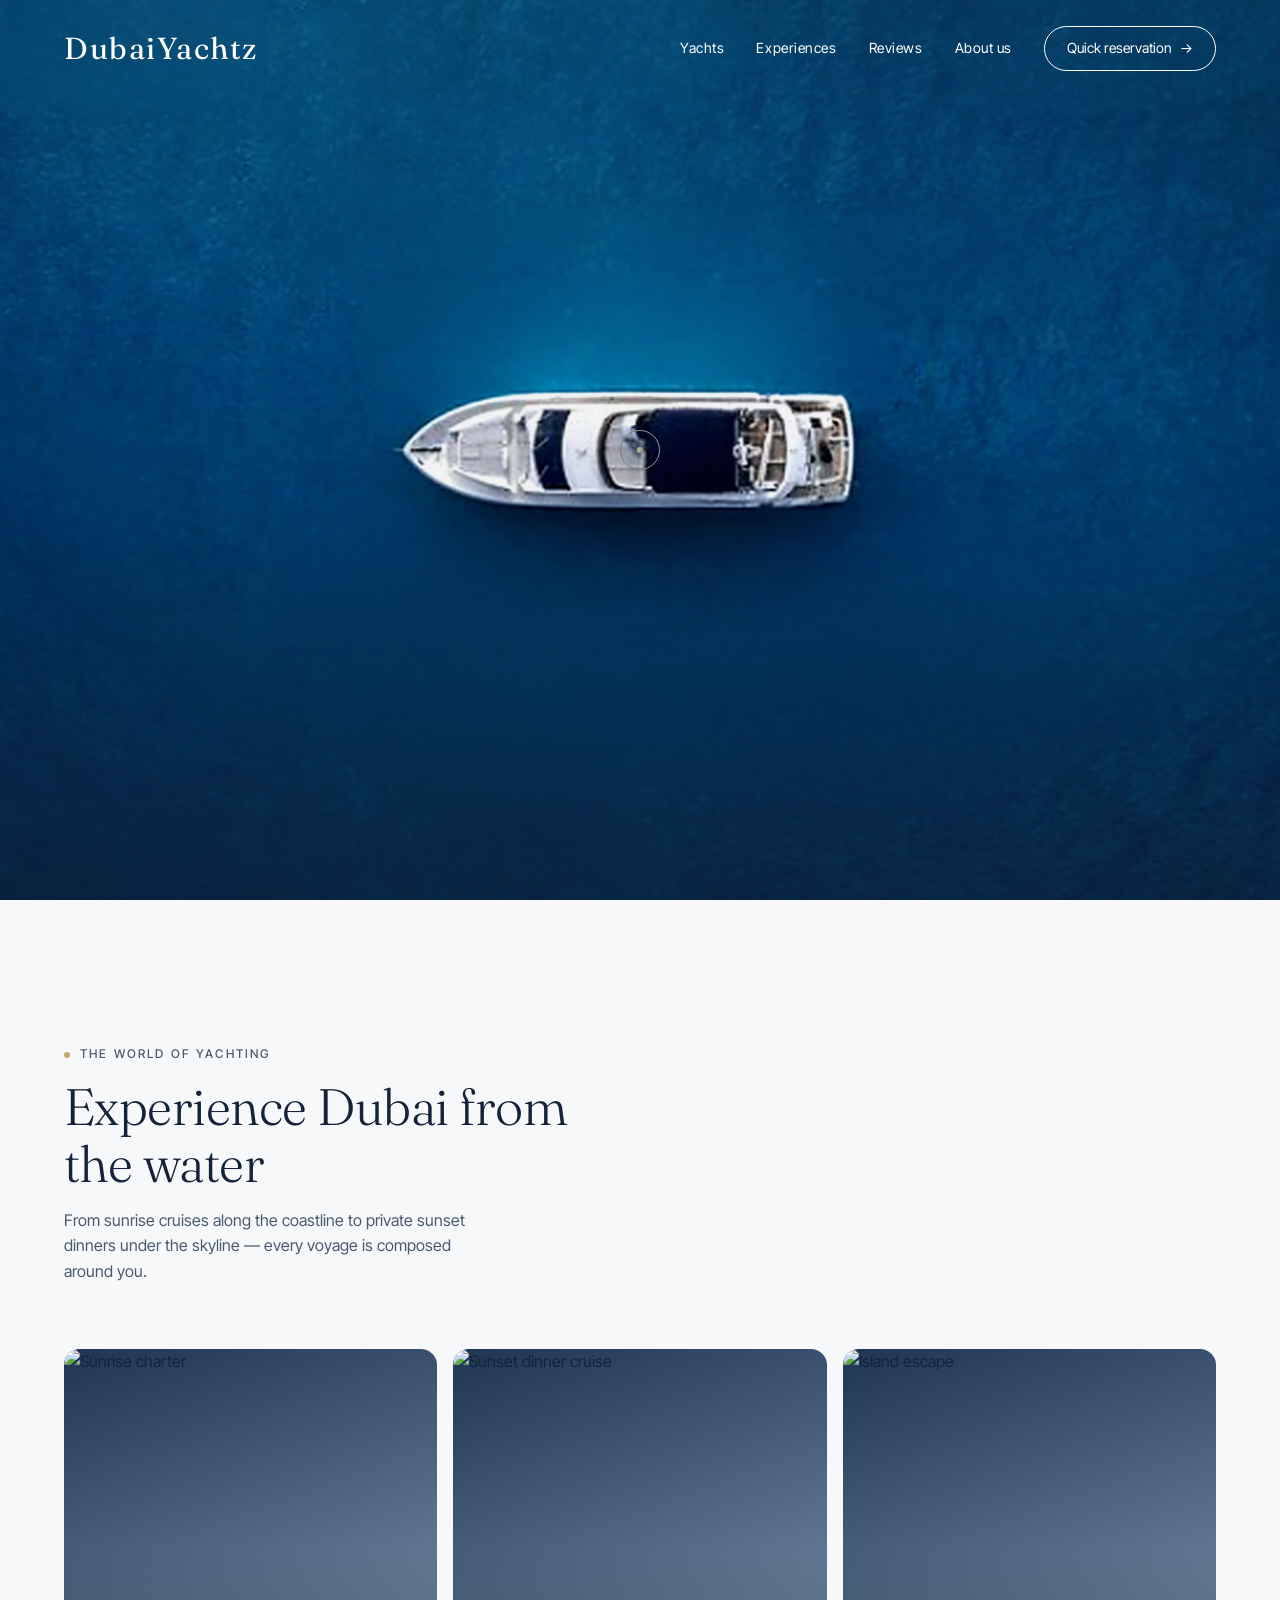
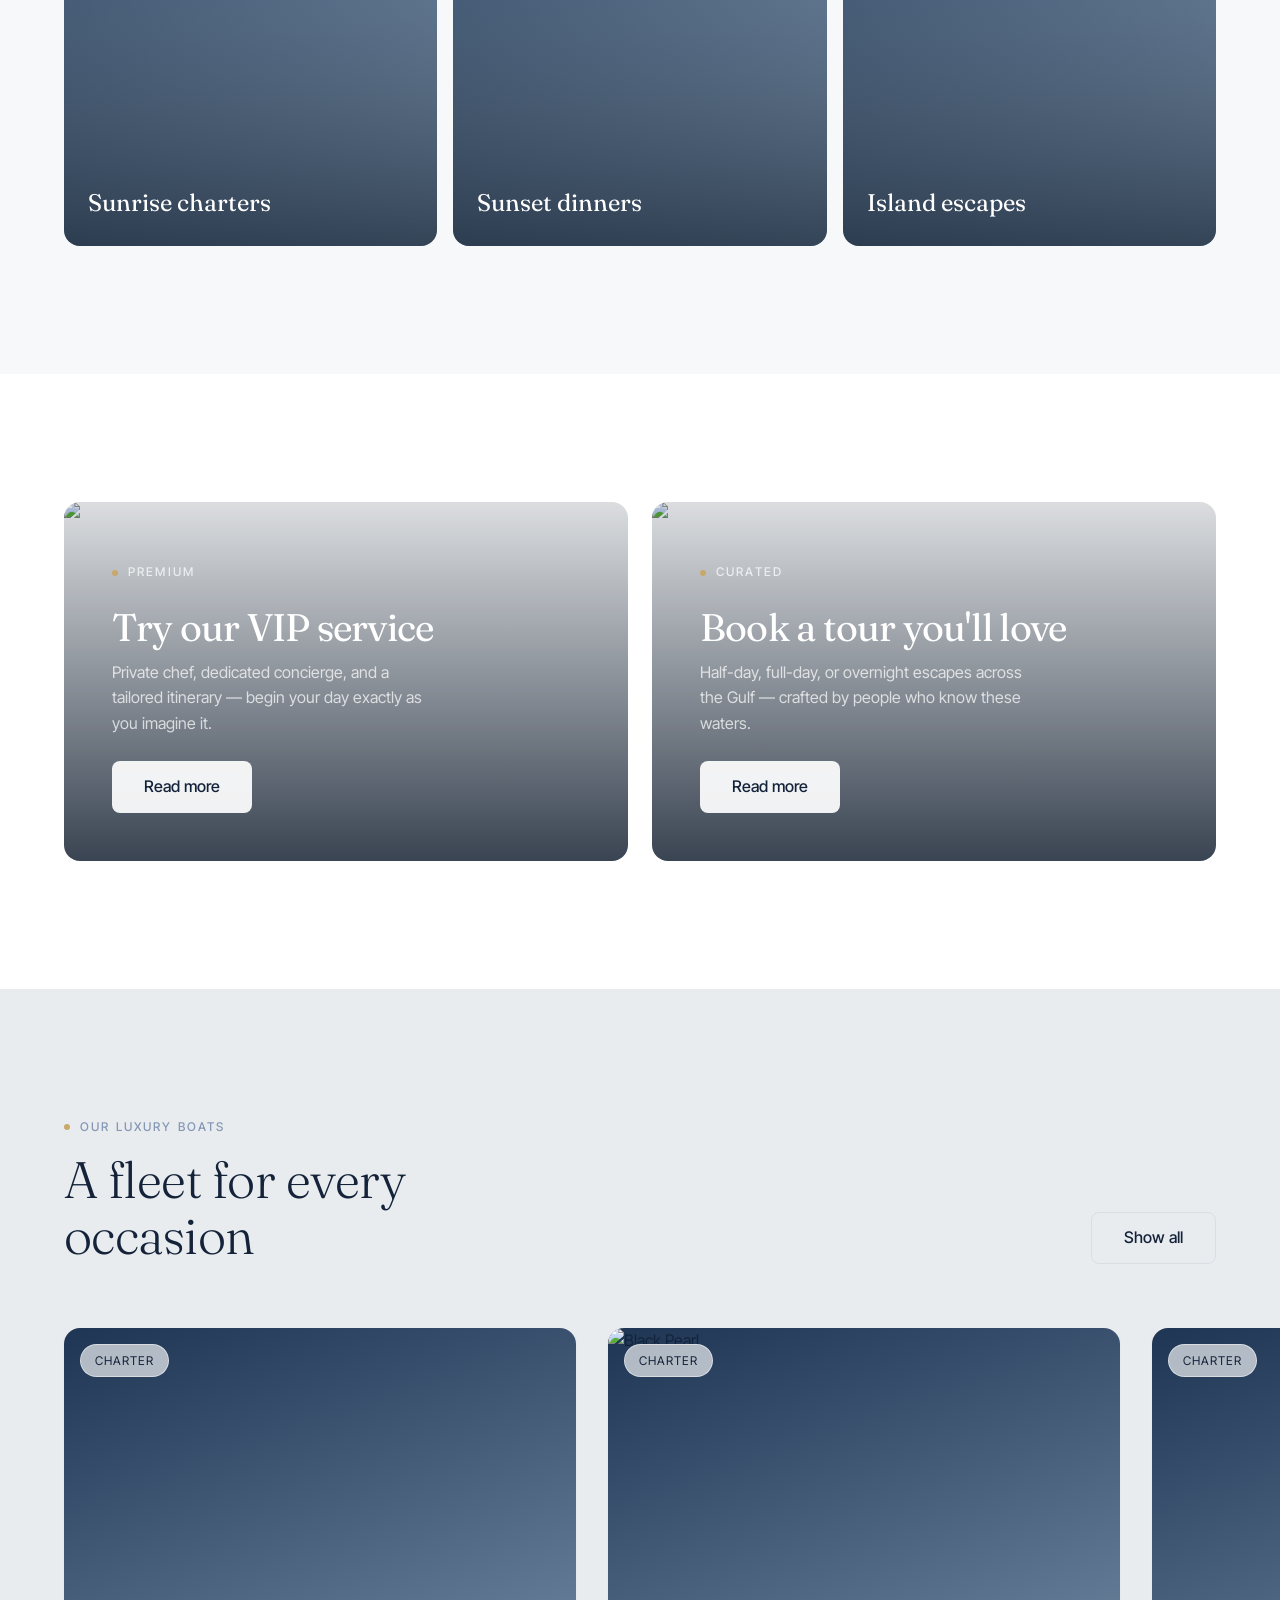
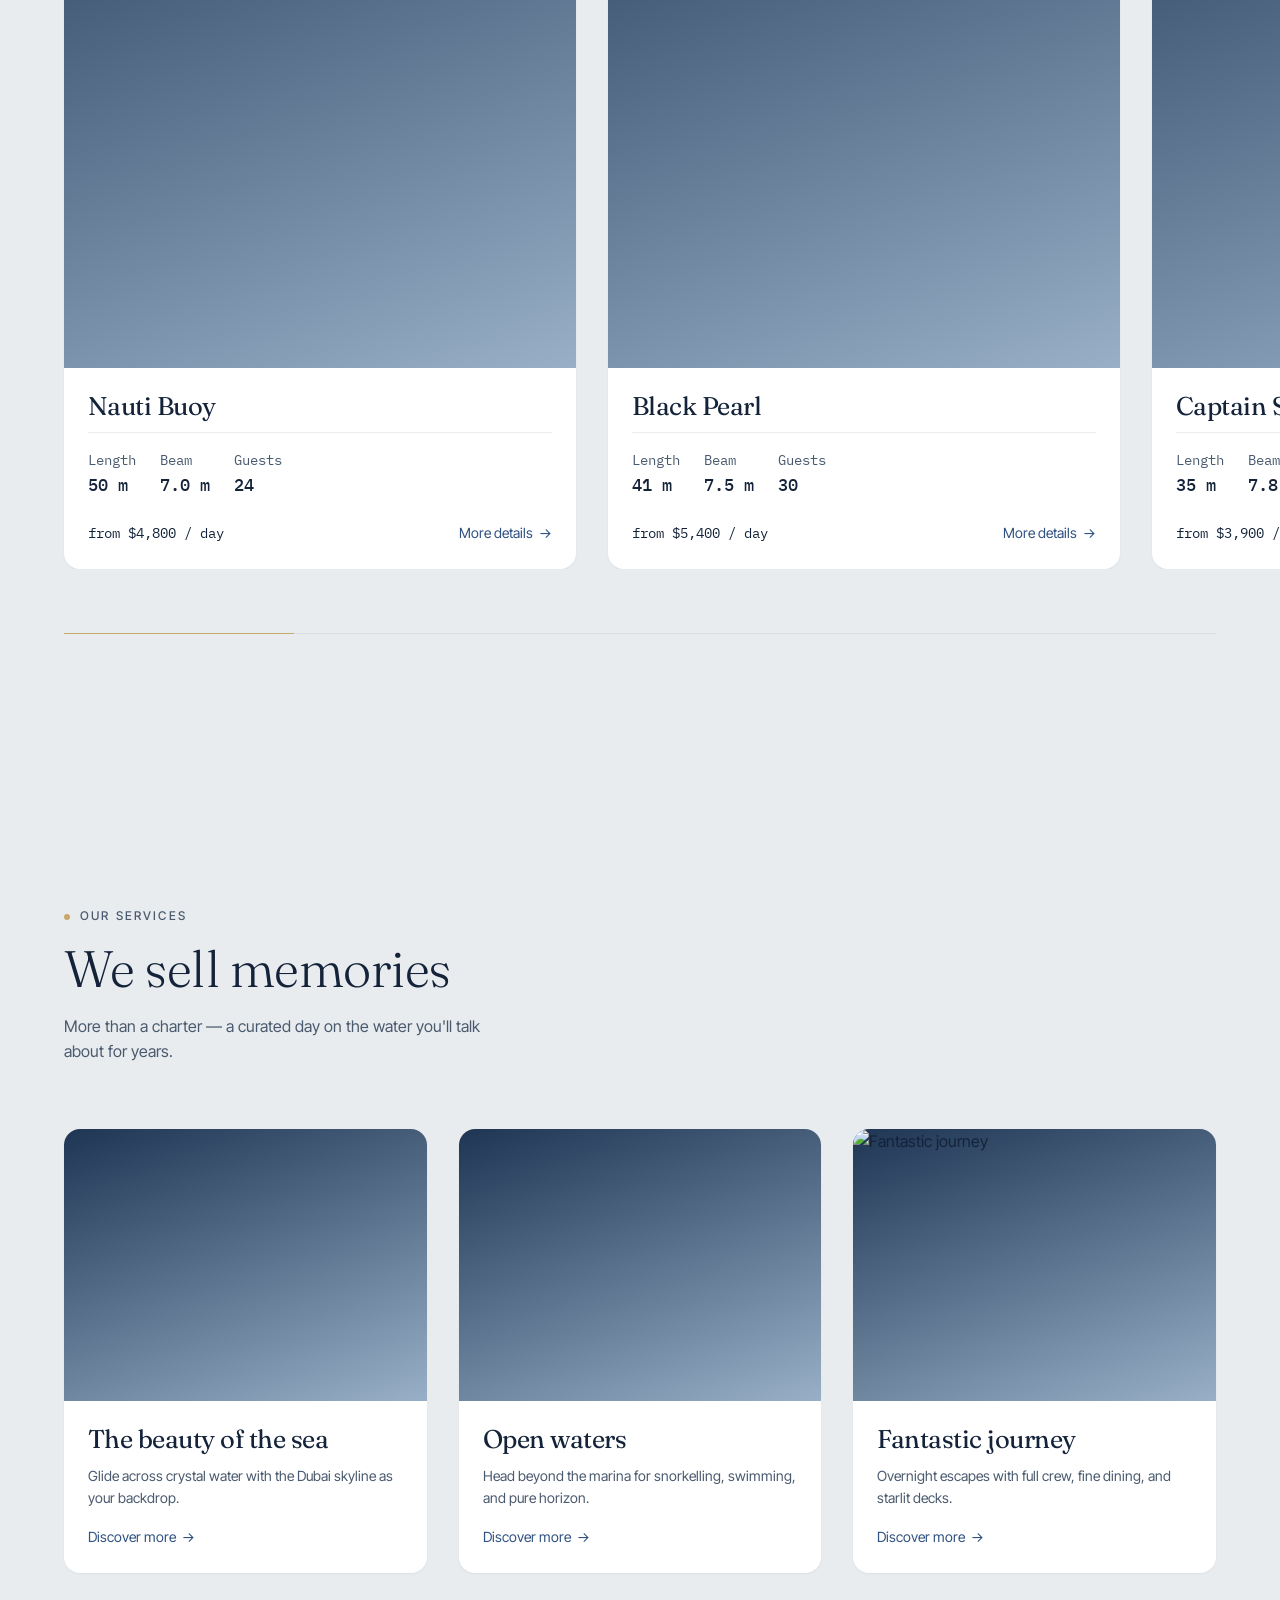
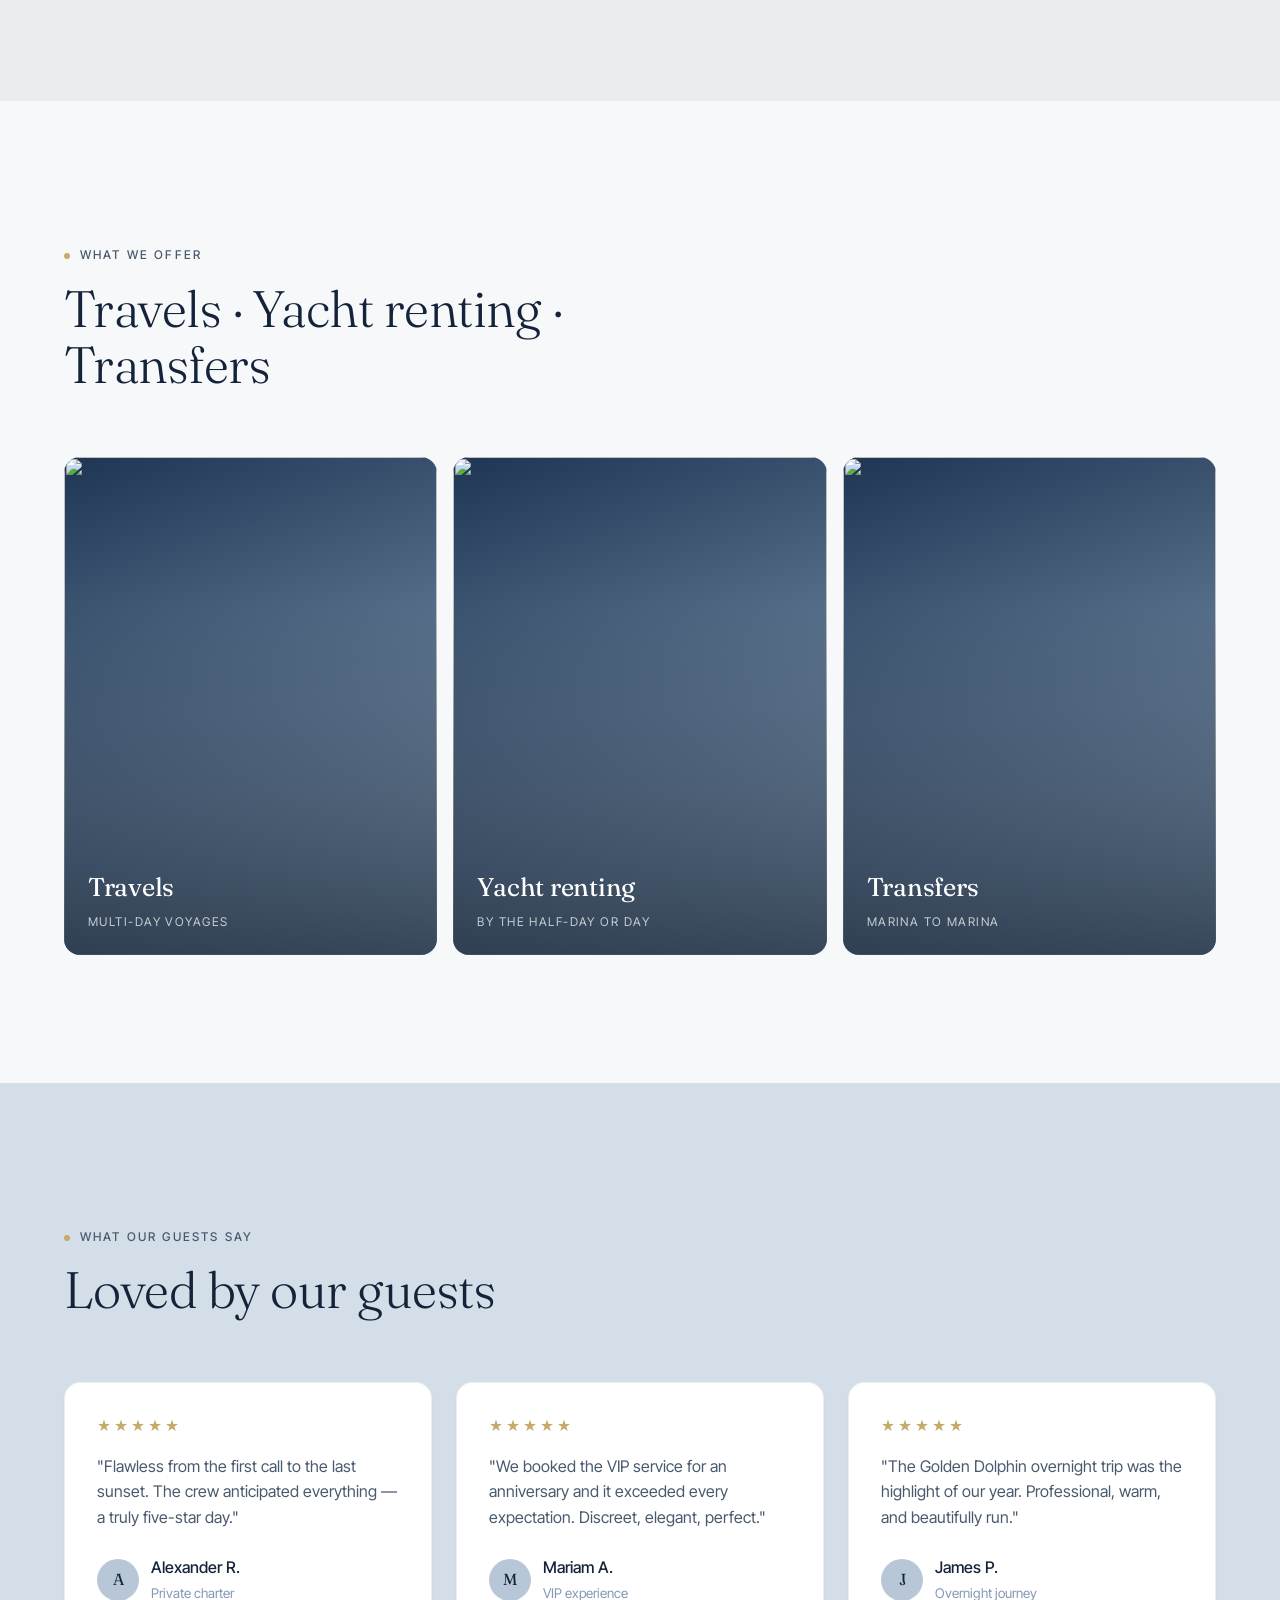
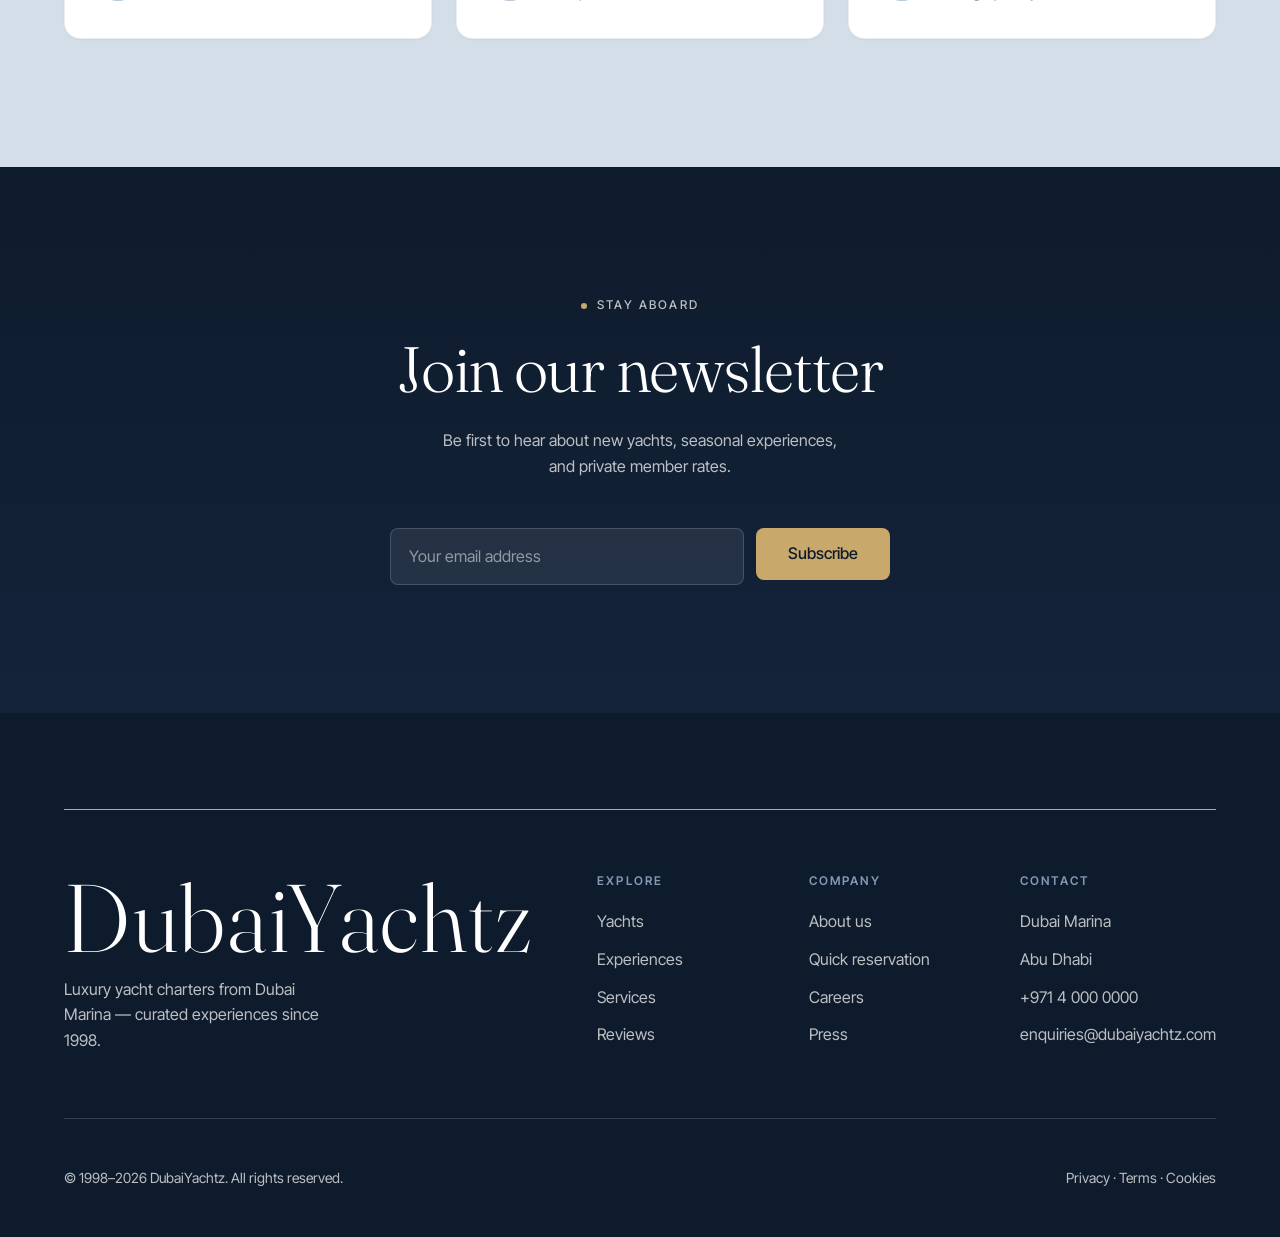
==== commit f3baf8d5: "Add nav Quick reservation button; mobile responsive fixes - Re-add Quick reservation CTA at the nav " ====
--- a/index.html
+++ b/index.html
@@ -8,7 +8,7 @@
 <link rel="preconnect" href="https://fonts.googleapis.com">
 <link rel="preconnect" href="https://fonts.gstatic.com" crossorigin>
 <link href="https://fonts.googleapis.com/css2?family=Fraunces:ital,opsz,wght@0,9..144,300;0,9..144,400;0,9..144,500;1,9..144,300&family=Inter+Tight:wght@400;500;600&family=IBM+Plex+Mono:wght@400;500&display=swap" rel="stylesheet">
-<link rel="stylesheet" href="assets/css/style.css?v=14">
+<link rel="stylesheet" href="assets/css/style.css?v=17">
 </head>
 <body class="is-loading">
 
@@ -29,12 +29,15 @@
 <header class="nav">
   <div class="container nav__inner">
     <a href="index.html" class="nav__logo" aria-label="DubaiYachtz home">DubaiYachtz</a>
-    <nav class="nav__links" aria-label="Primary">
-      <a class="nav__link" href="#yachts">Yachts</a>
-      <a class="nav__link" href="#services">Experiences</a>
-      <a class="nav__link" href="#reviews">Reviews</a>
-      <a class="nav__link" href="#contact">About us</a>
-    </nav>
+    <div class="nav__right">
+      <nav class="nav__links" aria-label="Primary">
+        <a class="nav__link" href="#yachts">Yachts</a>
+        <a class="nav__link" href="#services">Experiences</a>
+        <a class="nav__link" href="#reviews">Reviews</a>
+        <a class="nav__link" href="#contact">About us</a>
+      </nav>
+      <a class="nav__cta magnetic" href="yacht.html#inquiry">Quick reservation <span class="btn__arrow">→</span></a>
+    </div>
   </div>
 </header>
 
@@ -263,6 +266,6 @@
 <script src="https://cdnjs.cloudflare.com/ajax/libs/gsap/3.12.5/ScrollTrigger.min.js"></script>
 <script src="https://unpkg.com/lenis@1.1.13/dist/lenis.min.js"></script>
 <!-- APP -->
-<script src="assets/js/main.js?v=5"></script>
+<script src="assets/js/main.js?v=6"></script>
 </body>
 </html>
--- a/assets/css/style.css
+++ b/assets/css/style.css
@@ -145,17 +145,24 @@
   border-bottom:1px solid var(--border-subtle)}
 .nav__inner{display:flex;align-items:center;justify-content:space-between}
 .nav__logo{font-family:var(--font-display);font-size:1.9rem;letter-spacing:.05em}
+.nav__right{display:flex;align-items:center;gap:var(--space-6)}
 .nav__links{display:none;gap:var(--space-6);align-items:center}
 @media(min-width:1024px){.nav__links{display:flex}}
 .nav__link{position:relative;font-size:var(--fs-small);letter-spacing:.04em;padding:6px 0}
 .nav__link::after{content:"";position:absolute;left:0;bottom:0;width:0;height:1px;
   background:var(--brass);transition:width var(--dur-base) var(--ease-luxury)}
 .nav__link:hover::after{width:100%}
-.nav__cta{display:inline-flex;align-items:center;gap:8px;border:1px solid currentColor;
+.nav__cta{display:inline-flex;align-items:center;gap:8px;border:1px solid currentColor;white-space:nowrap;
   padding:10px 22px;border-radius:var(--radius-pill);font-size:var(--fs-small);
   transition:background var(--dur-fast),color var(--dur-fast),border-color var(--dur-fast)}
 .nav.is-scrolled .nav__cta:hover{background:var(--ocean-500);color:#fff;border-color:var(--ocean-500)}
 .nav__cta:hover{background:#fff;color:var(--ocean-800);border-color:#fff}
+@media(max-width:640px){
+  .nav__logo{font-size:1.3rem}
+  .nav__right{gap:var(--space-4)}
+  .nav__cta{padding:8px 14px;font-size:var(--fs-caption);letter-spacing:.04em}
+  .nav__cta .btn__arrow{display:none}
+}
 .nav__burger{display:flex;flex-direction:column;gap:5px;width:28px}
 @media(min-width:1024px){.nav__burger{display:none}}
 .nav__burger span{height:1.5px;background:currentColor;display:block}
@@ -252,6 +259,14 @@
 .yacht-card__link{font-size:var(--fs-small);color:var(--ocean-500);display:inline-flex;gap:6px;align-items:center}
 .fleet__progress{height:1px;background:var(--border-default);margin:var(--space-8) var(--gutter) 0;position:relative}
 .fleet__progress i{position:absolute;left:0;top:0;height:100%;width:20%;background:var(--brass)}
+/* Mobile: fleet becomes a native swipe carousel (no desktop pin) */
+@media(max-width:768px){
+  .fleet__track-wrap{overflow-x:auto;-webkit-overflow-scrolling:touch;scroll-snap-type:x proximity;scrollbar-width:none}
+  .fleet__track-wrap::-webkit-scrollbar{display:none}
+  .fleet__track{transform:none!important;padding-bottom:var(--space-2)}
+  .yacht-card{flex-basis:min(80vw,360px);scroll-snap-align:start}
+  .fleet__progress{display:none}
+}
 
 /* ---------- 12. STORY (dark immersive) ---------- */
 .story{background:var(--ocean-900);color:#fff;overflow:hidden}
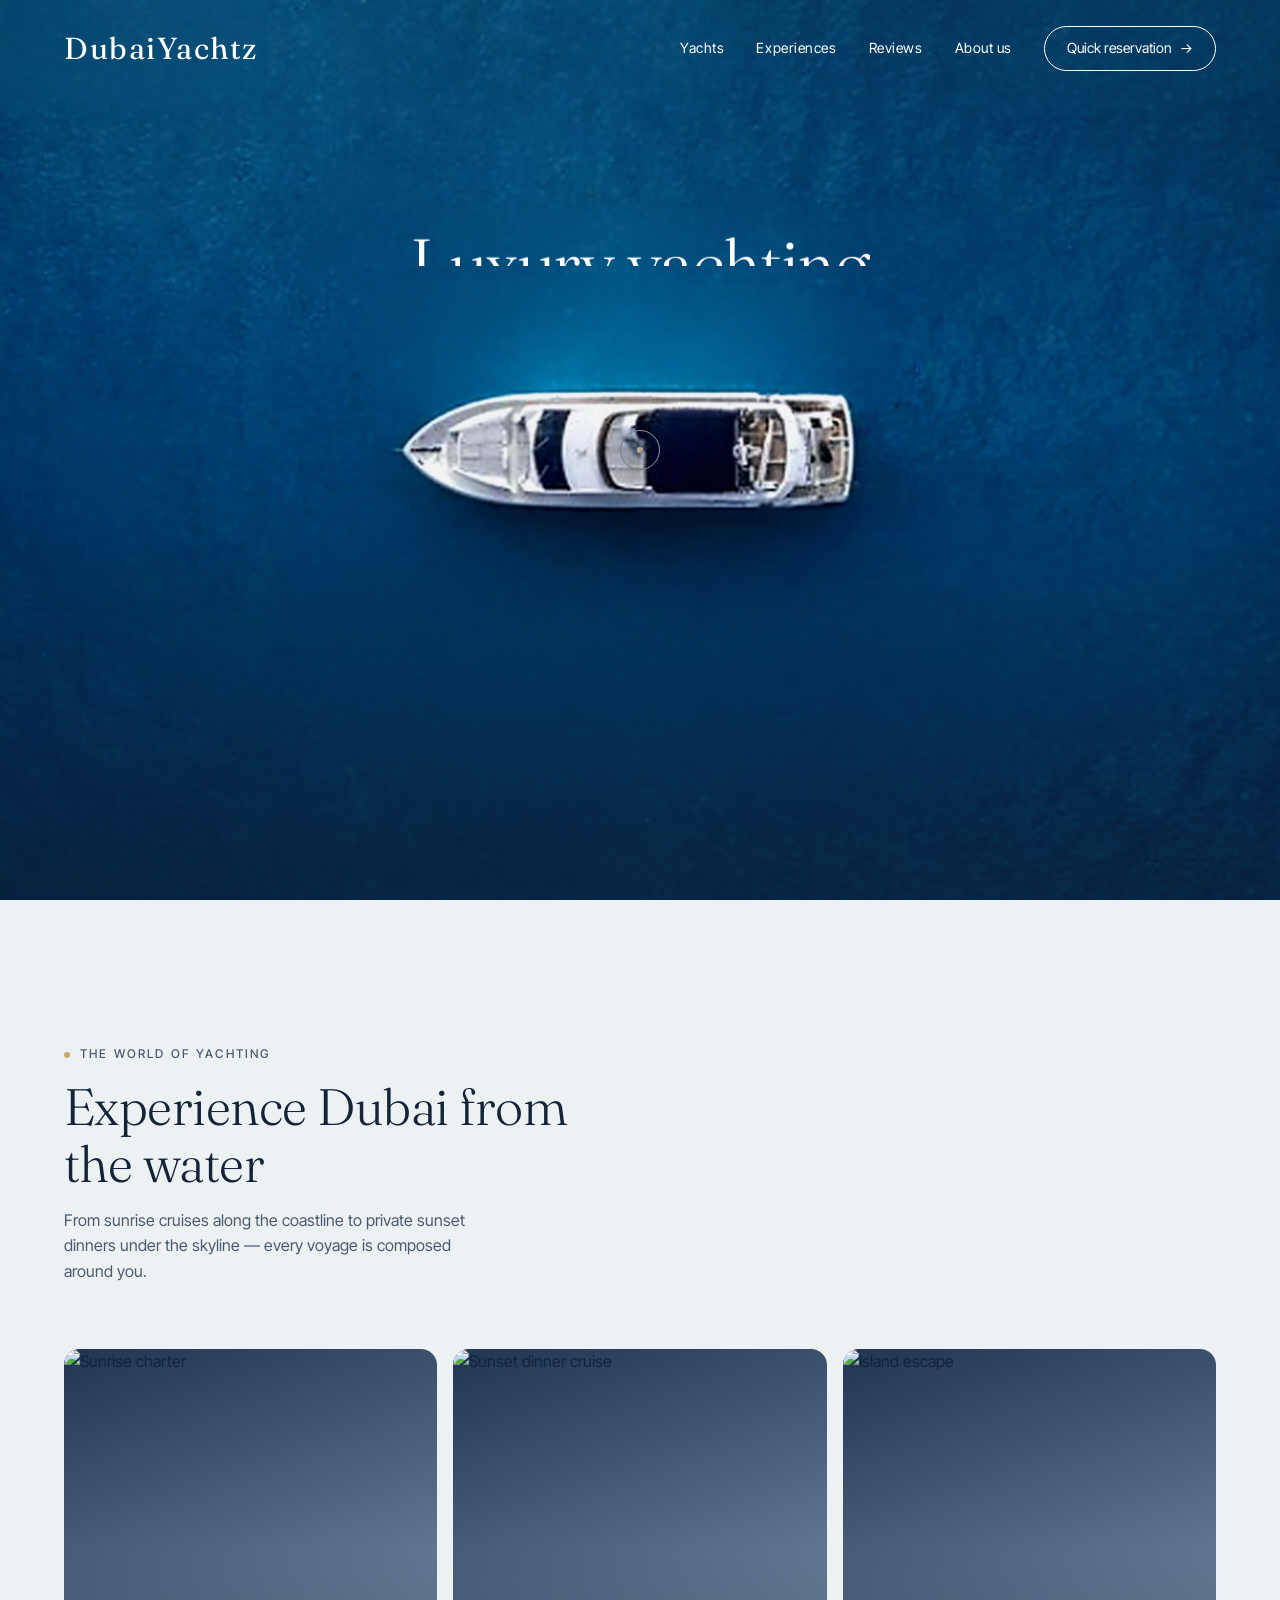
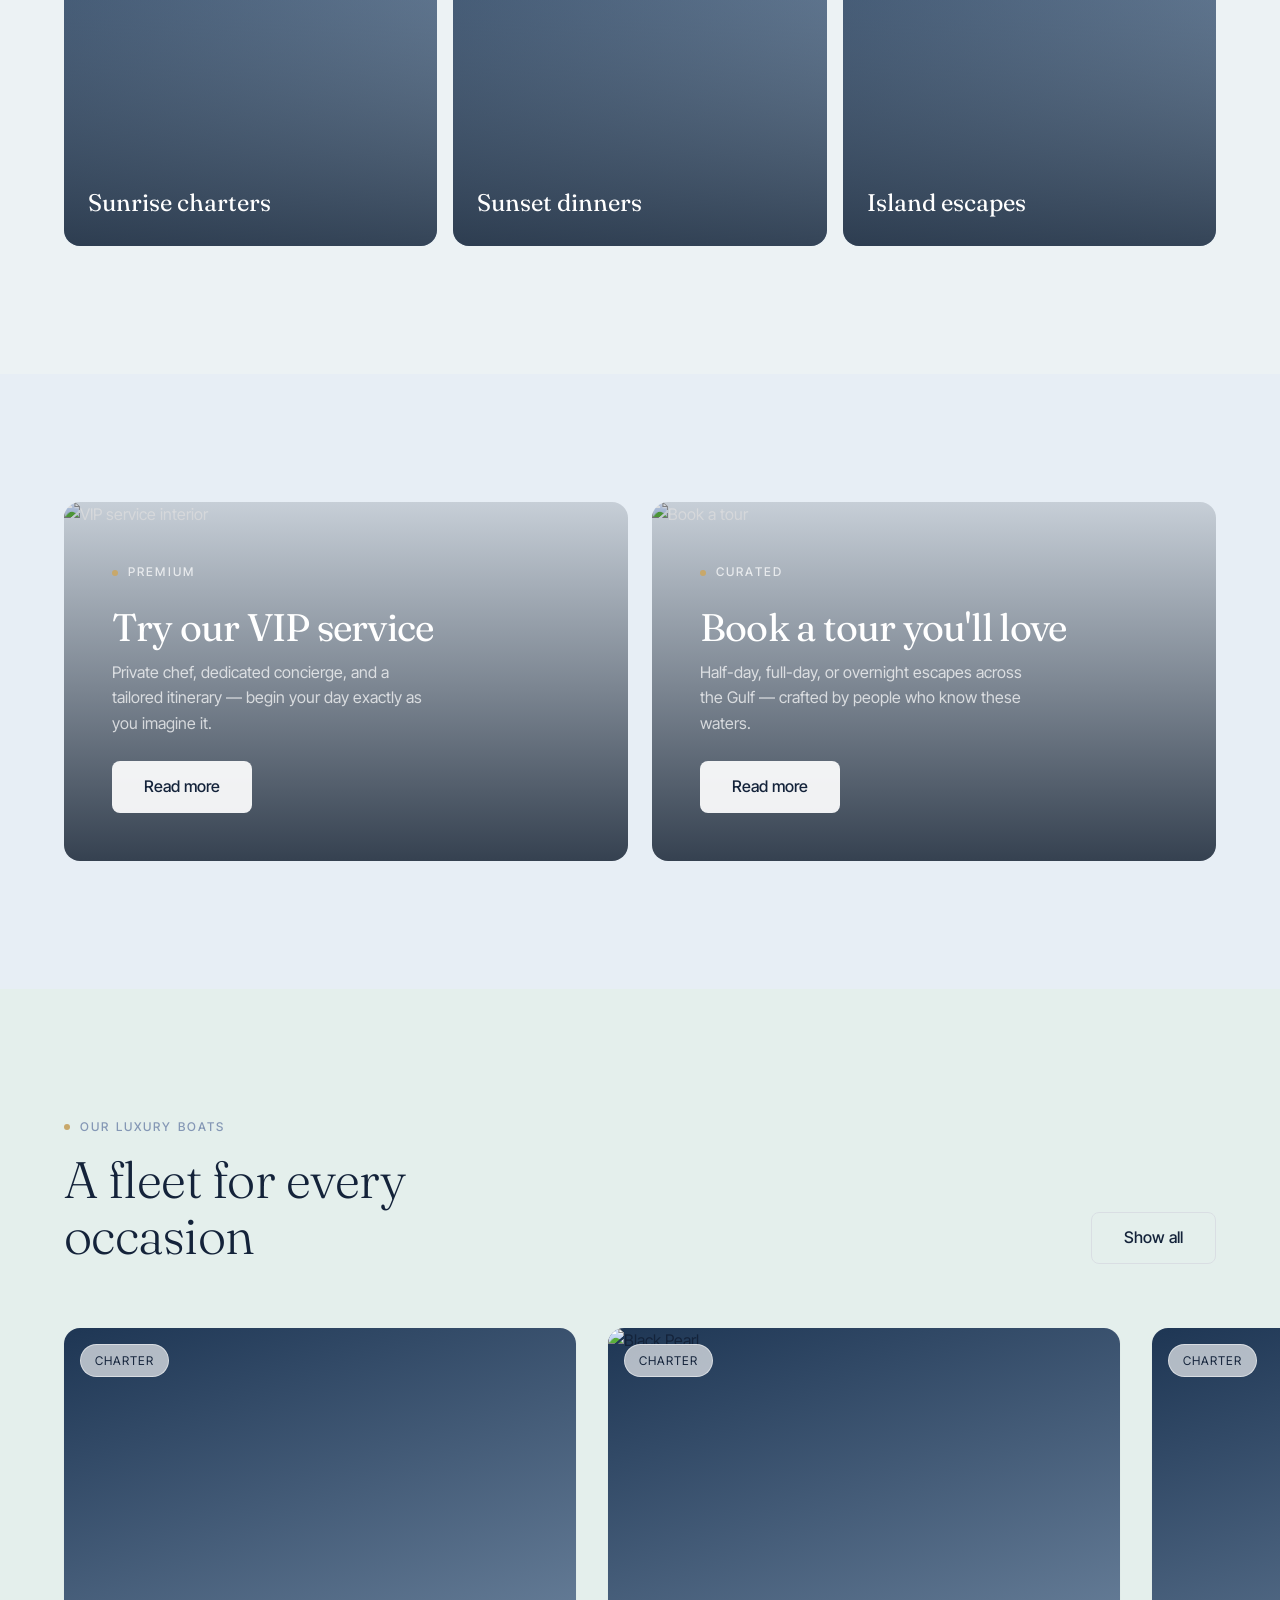
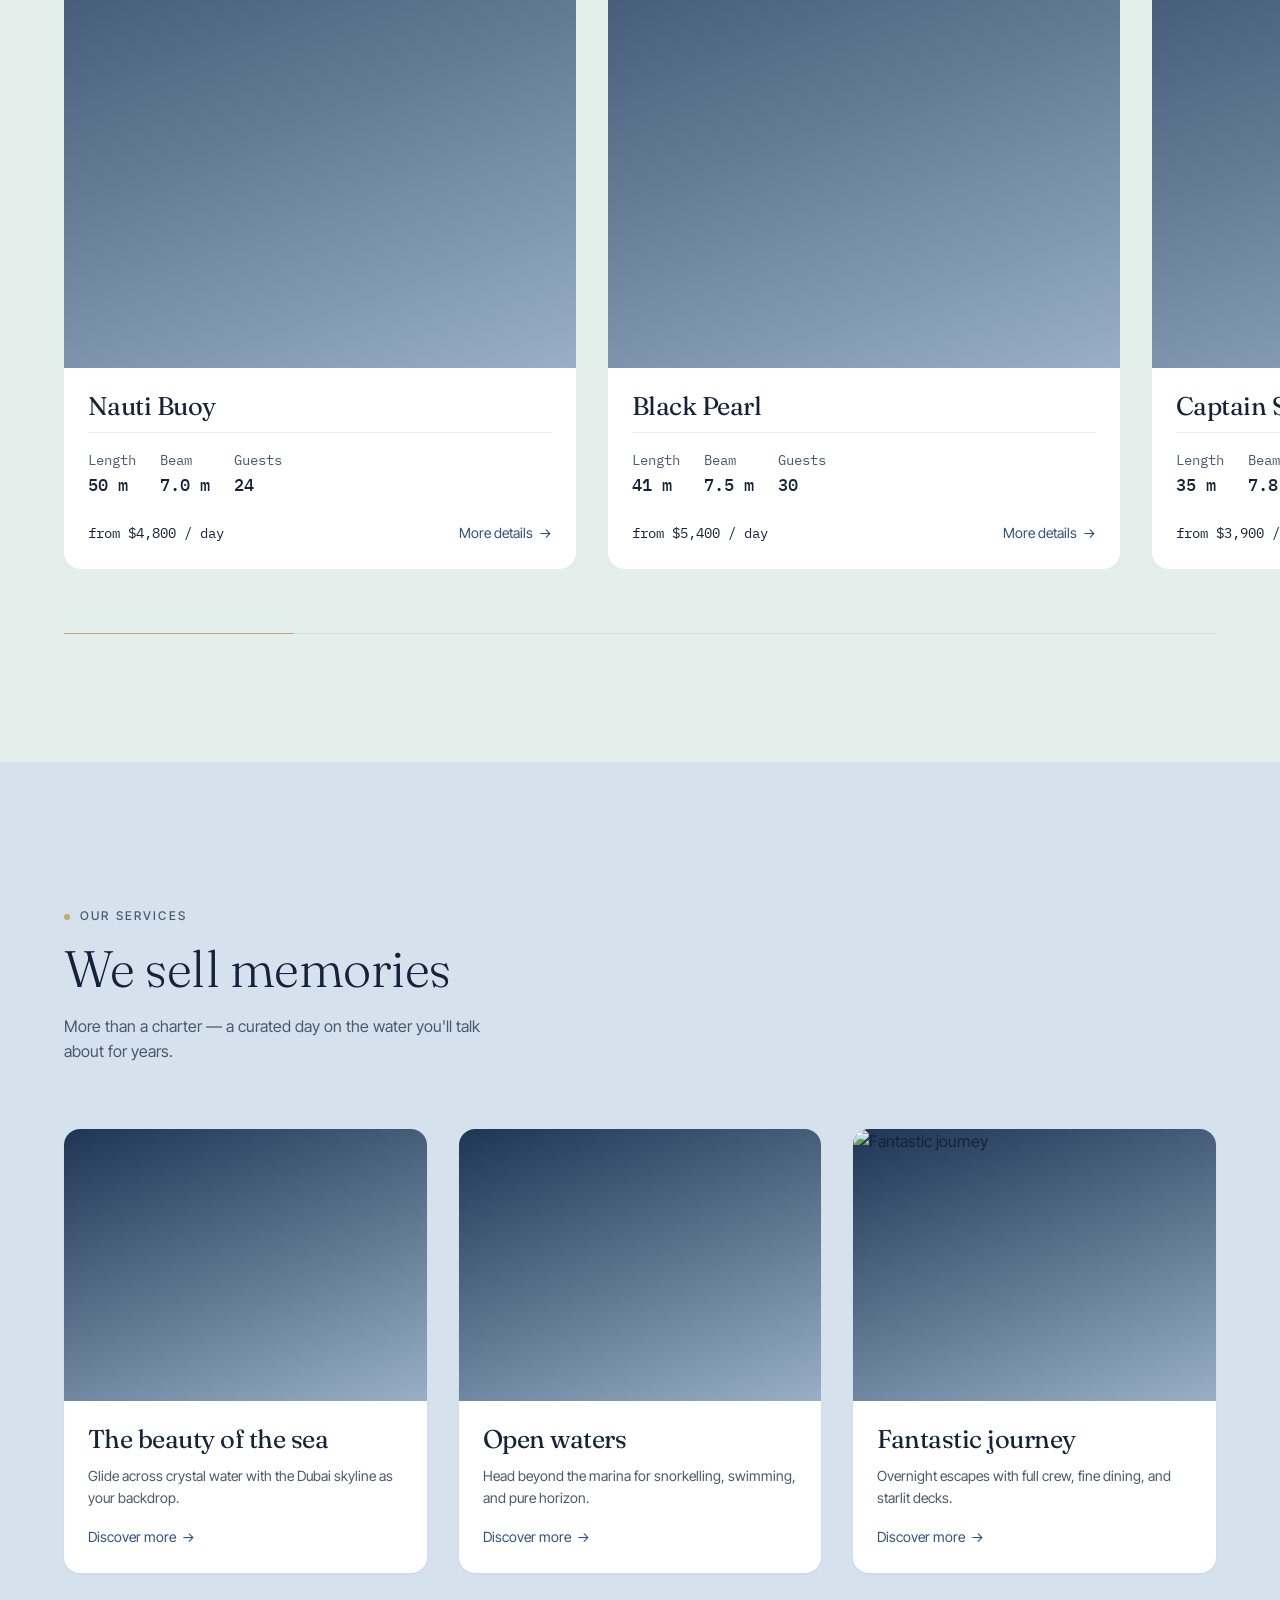
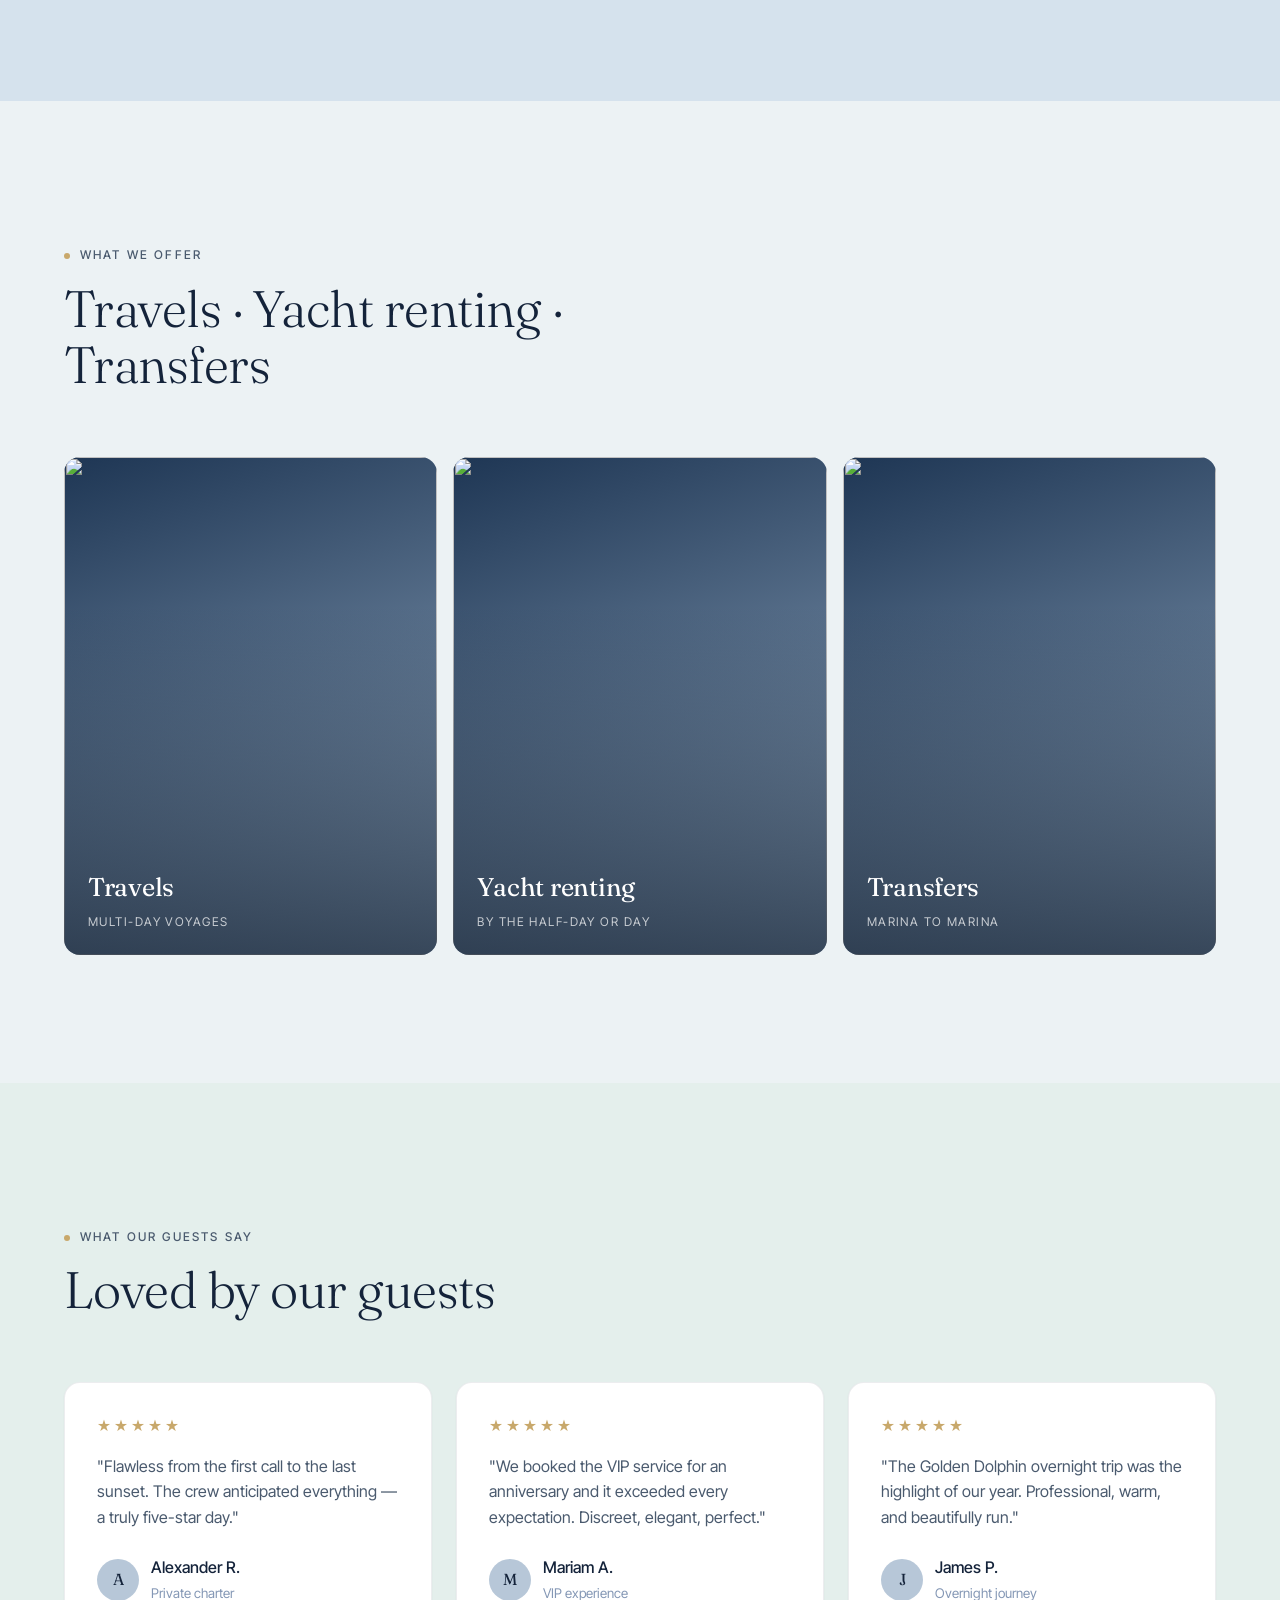
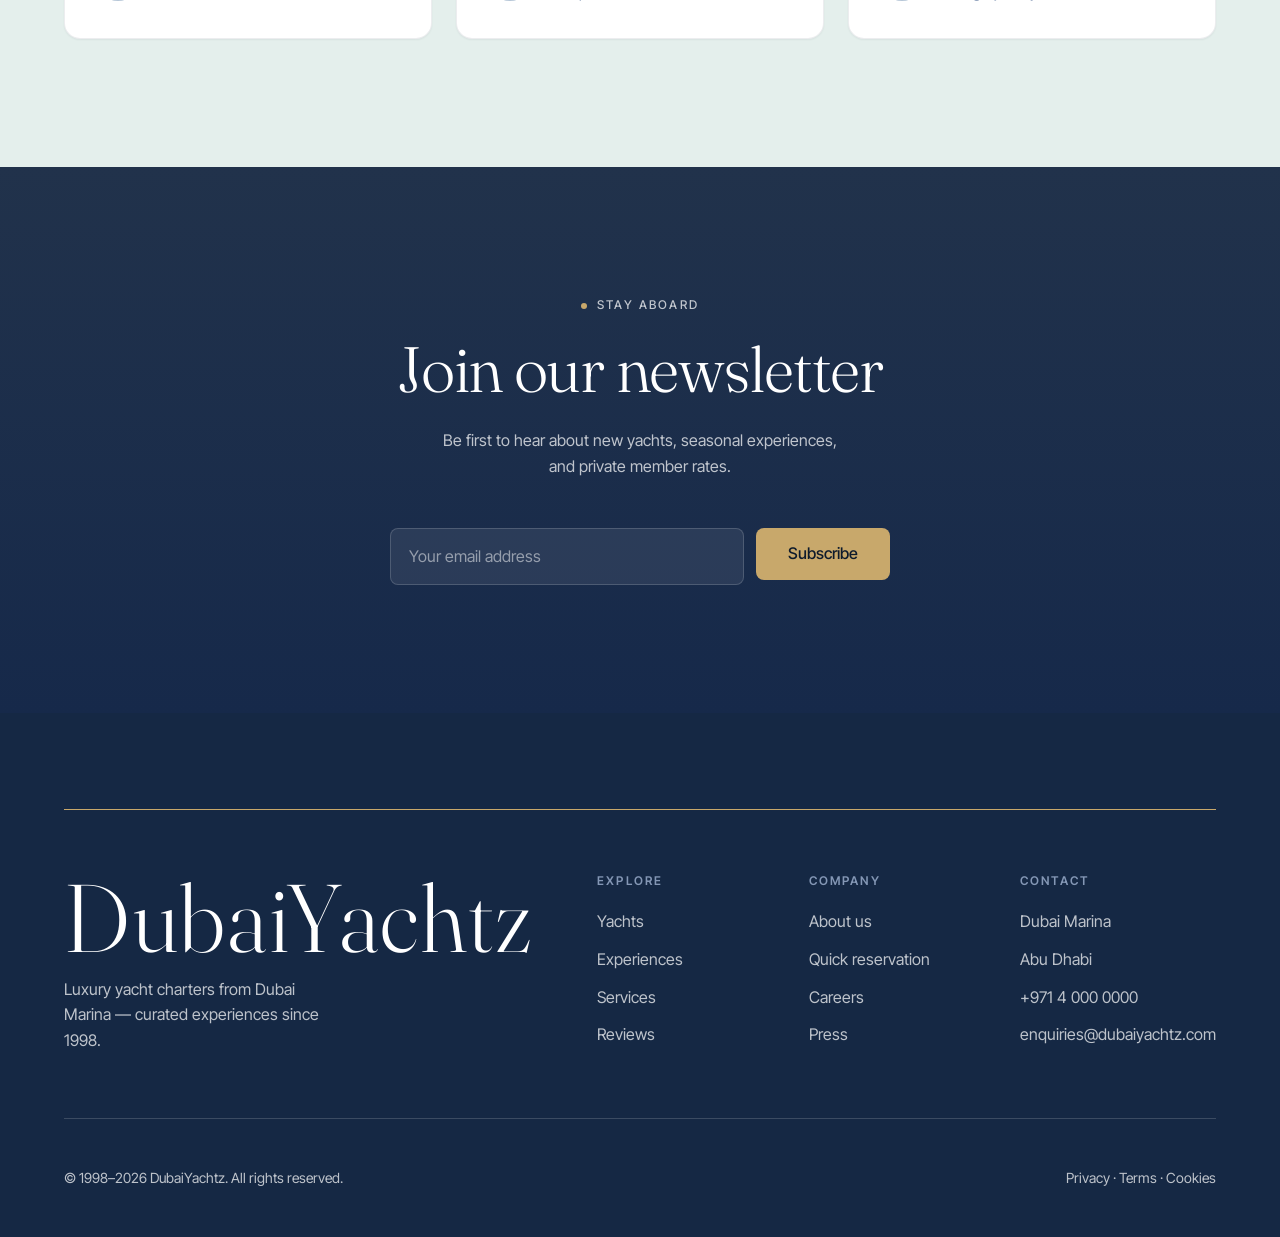
==== commit ae8ec386: "Apply reference palette to section backgrounds; fix hero zoom gating - New section palette tokens (m" ====
--- a/index.html
+++ b/index.html
@@ -8,7 +8,7 @@
 <link rel="preconnect" href="https://fonts.googleapis.com">
 <link rel="preconnect" href="https://fonts.gstatic.com" crossorigin>
 <link href="https://fonts.googleapis.com/css2?family=Fraunces:ital,opsz,wght@0,9..144,300;0,9..144,400;0,9..144,500;1,9..144,300&family=Inter+Tight:wght@400;500;600&family=IBM+Plex+Mono:wght@400;500&display=swap" rel="stylesheet">
-<link rel="stylesheet" href="assets/css/style.css?v=17">
+<link rel="stylesheet" href="assets/css/style.css?v=20">
 </head>
 <body class="is-loading">
 
@@ -62,7 +62,7 @@
   </section>
 
   <!-- EXPERIENCE PHOTO BAND -->
-  <section class="section-pad" id="experience" style="background:var(--mist-50)">
+  <section class="section-pad" id="experience" style="background:var(--sec-mist)">
     <div class="container">
       <div class="section-head reveal">
         <p class="eyebrow"><span class="dot"></span>The world of yachting</p>
@@ -78,7 +78,7 @@
   </section>
 
   <!-- FEATURES (VIP / Book a tour) -->
-  <section class="section-pad" id="features" style="background:var(--white)">
+  <section class="section-pad" id="features" style="background:var(--sec-powder)">
     <div class="container">
       <div class="features">
         <article class="feature-card reveal" data-cursor="Read">
@@ -161,7 +161,7 @@
   </section>
 
   <!-- SERVICES (We sell memories) -->
-  <section class="section-pad" id="services" style="background:var(--mist-100)">
+  <section class="section-pad" id="services" style="background:var(--sec-blue)">
     <div class="container">
       <div class="section-head reveal">
         <p class="eyebrow"><span class="dot"></span>Our services</p>
@@ -186,7 +186,7 @@
   </section>
 
   <!-- SERVICE CATEGORIES -->
-  <section class="cats section-pad" id="categories" style="background:var(--mist-50)">
+  <section class="cats section-pad" id="categories" style="background:var(--sec-mist)">
     <div class="container">
       <div class="section-head reveal">
         <p class="eyebrow"><span class="dot"></span>What we offer</p>
@@ -201,7 +201,7 @@
   </section>
 
   <!-- REVIEWS -->
-  <section class="section-pad" id="reviews" style="background:var(--sky-100)">
+  <section class="section-pad" id="reviews" style="background:var(--sec-mint)">
     <div class="container">
       <div class="section-head reveal">
         <p class="eyebrow"><span class="dot"></span>What our guests say</p>
@@ -266,6 +266,6 @@
 <script src="https://cdnjs.cloudflare.com/ajax/libs/gsap/3.12.5/ScrollTrigger.min.js"></script>
 <script src="https://unpkg.com/lenis@1.1.13/dist/lenis.min.js"></script>
 <!-- APP -->
-<script src="assets/js/main.js?v=6"></script>
+<script src="assets/js/main.js?v=7"></script>
 </body>
 </html>
--- a/assets/css/style.css
+++ b/assets/css/style.css
@@ -19,6 +19,10 @@
   --text-invert:#FFFFFF; --text-invert-muted:rgba(255,255,255,.72);
   /* Status */
   --success:#3E8E7E; --warning:#C8923E; --error:#B5483C; --info:#305282;
+  /* Section palette (from reference: navy #1F2F45 + mint/blue/light family) */
+  --sec-mist:#ECF2F4; --sec-mint:#E4EFEC; --sec-blue:#D5E2ED; --sec-powder:#E7EEF5;
+  --sec-navy:#1F2F45; --sec-deep:#152844;
+  --grad-navy:linear-gradient(180deg,#21324B 0%,#16294A 100%);
   /* Gradients */
   --grad-ocean:linear-gradient(180deg,#305282 0%,#98AFC7 55%,#E9ECEF 100%);
   --grad-dark:linear-gradient(180deg,#0E1B2C 0%,#14233A 100%);
@@ -232,7 +236,7 @@
 .manifesto__aside p{color:var(--text-muted);max-width:34ch}
 
 /* ---------- 11. FLEET (horizontal scroll) ---------- */
-.fleet{background:var(--mist-100);overflow:hidden}
+.fleet{background:var(--sec-mint);overflow:hidden}
 .fleet__head{display:flex;justify-content:space-between;align-items:flex-end;flex-wrap:wrap;gap:var(--space-5);margin-bottom:var(--space-8)}
 .fleet__head h2{font-size:var(--fs-h2);max-width:14ch}
 .fleet__track-wrap{overflow:hidden}
@@ -285,7 +289,7 @@
 .stat__label{margin-top:var(--space-3);font-size:var(--fs-small);color:var(--text-invert-muted);text-transform:uppercase;letter-spacing:.12em}
 
 /* ---------- 14. CATEGORIES ---------- */
-.cats{background:var(--mist-50)}
+.cats{background:var(--sec-mist)}
 .cats__grid{display:grid;gap:var(--space-4);grid-template-columns:1fr}
 @media(min-width:640px){.cats__grid{grid-template-columns:repeat(2,1fr)}}
 @media(min-width:1024px){.cats__grid{grid-template-columns:repeat(4,1fr)}}
@@ -313,7 +317,7 @@
 .concierge p{color:var(--text-invert-muted);max-width:48ch;margin:var(--space-5) auto var(--space-7)}
 
 /* ---------- 17. FOOTER ---------- */
-.footer{background:var(--ocean-900);color:#fff;padding-top:var(--space-9)}
+.footer{background:var(--sec-deep);color:#fff;padding-top:var(--space-9)}
 .footer__top{border-top:1px solid var(--brass);padding-top:var(--space-8);
   display:grid;gap:var(--space-8);grid-template-columns:1fr}
 @media(min-width:768px){.footer__top{grid-template-columns:1.5fr 1fr 1fr 1fr}}
@@ -492,7 +496,7 @@
 .review .who b{font-weight:500;display:block}.review .who small{color:var(--text-subtle)}
 
 /* ---------- NEWSLETTER ---------- */
-.newsletter{background:var(--grad-dark);color:#fff;text-align:center}
+.newsletter{background:var(--grad-navy);color:#fff;text-align:center}
 .newsletter h2{font-family:var(--font-display);font-weight:300;font-size:var(--fs-h1);max-width:16ch;margin:0 auto var(--space-5)}
 .newsletter p{color:var(--text-invert-muted);max-width:44ch;margin:0 auto var(--space-7)}
 .newsletter form{display:flex;gap:var(--space-3);max-width:500px;margin:0 auto;flex-wrap:wrap;justify-content:center}
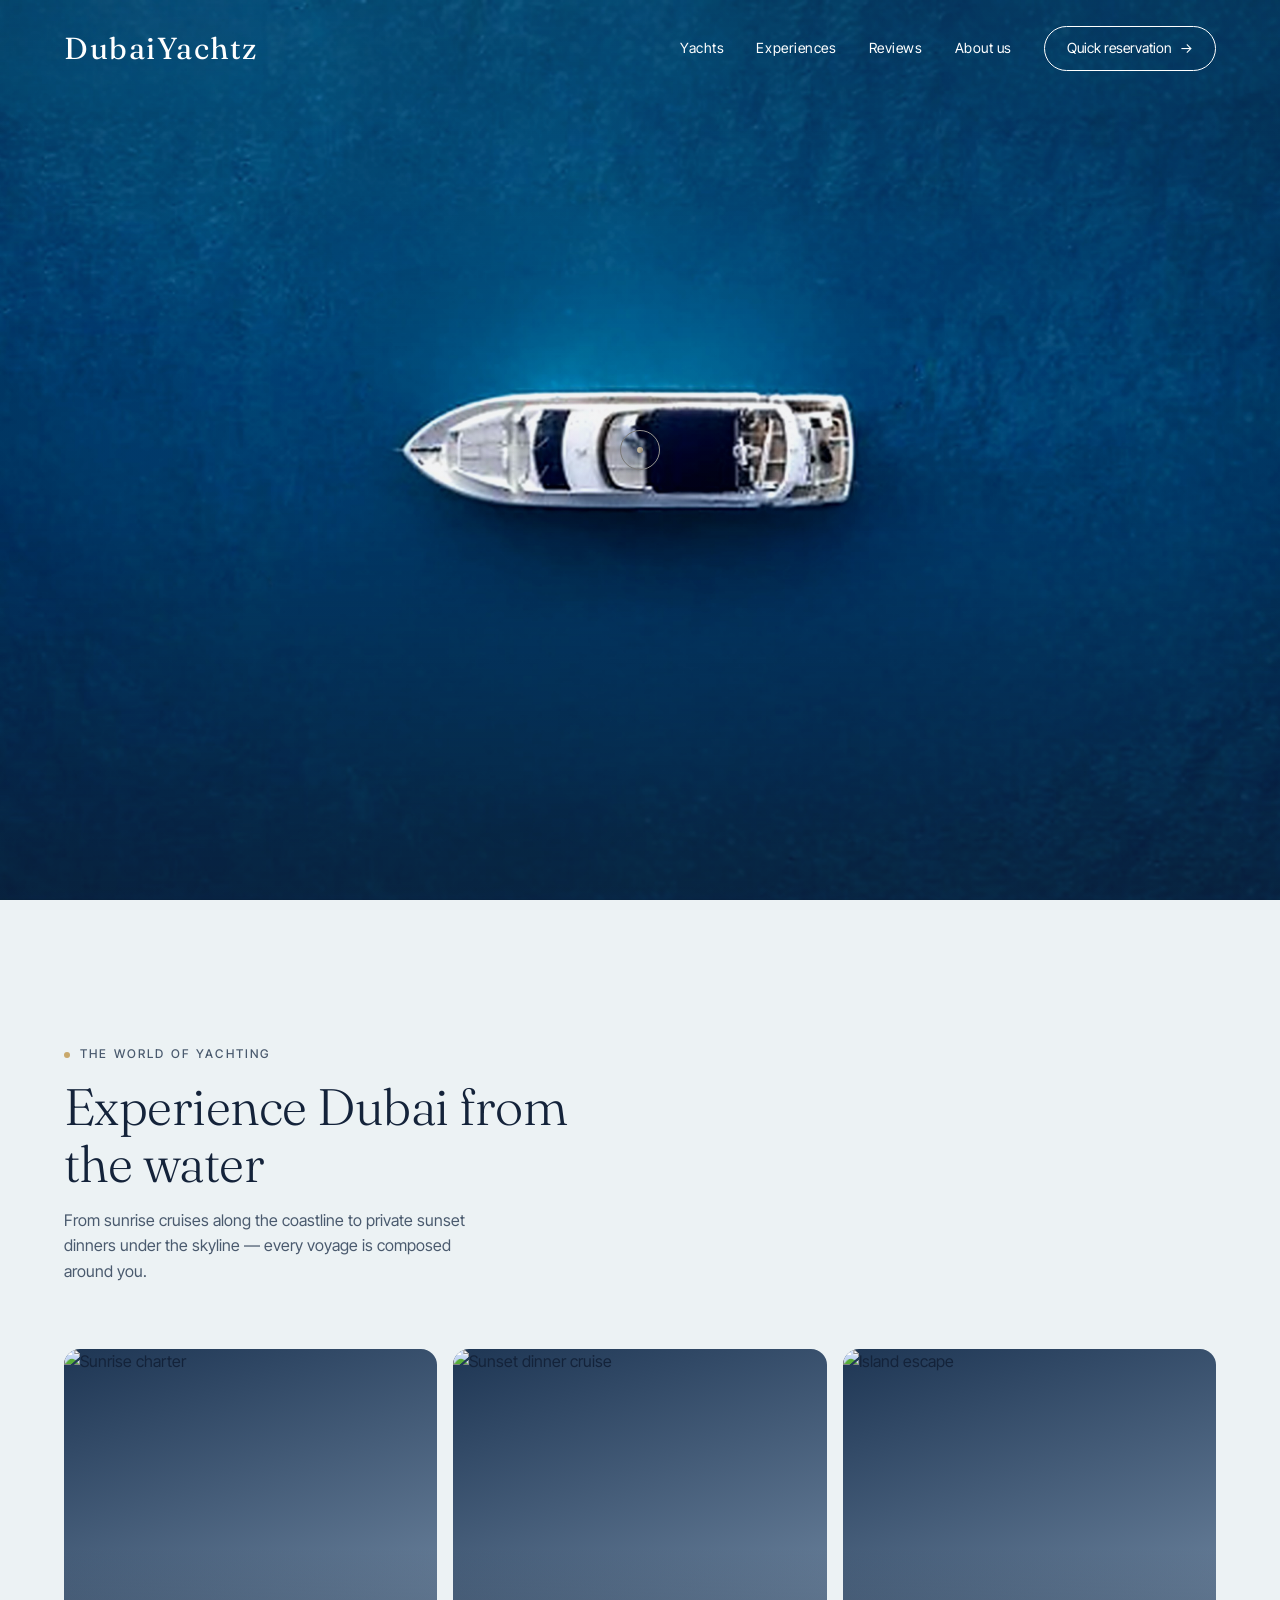
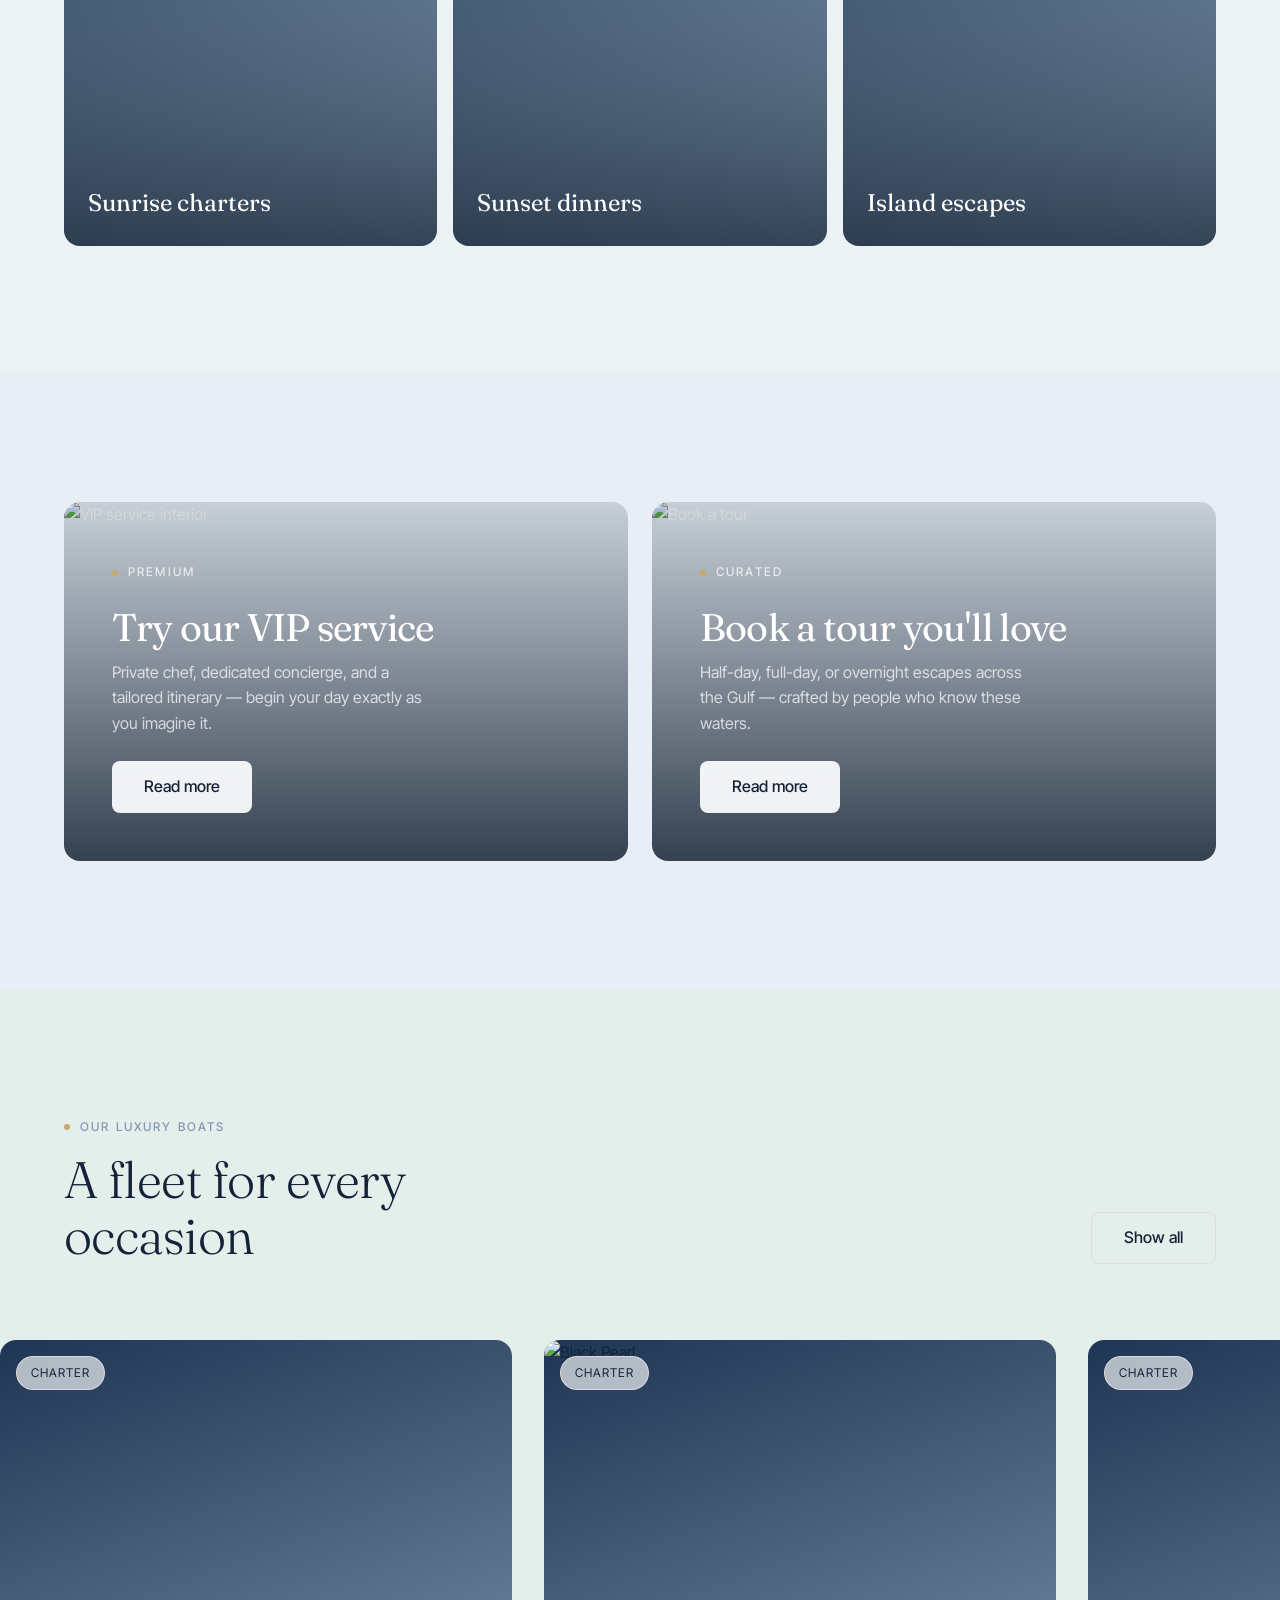
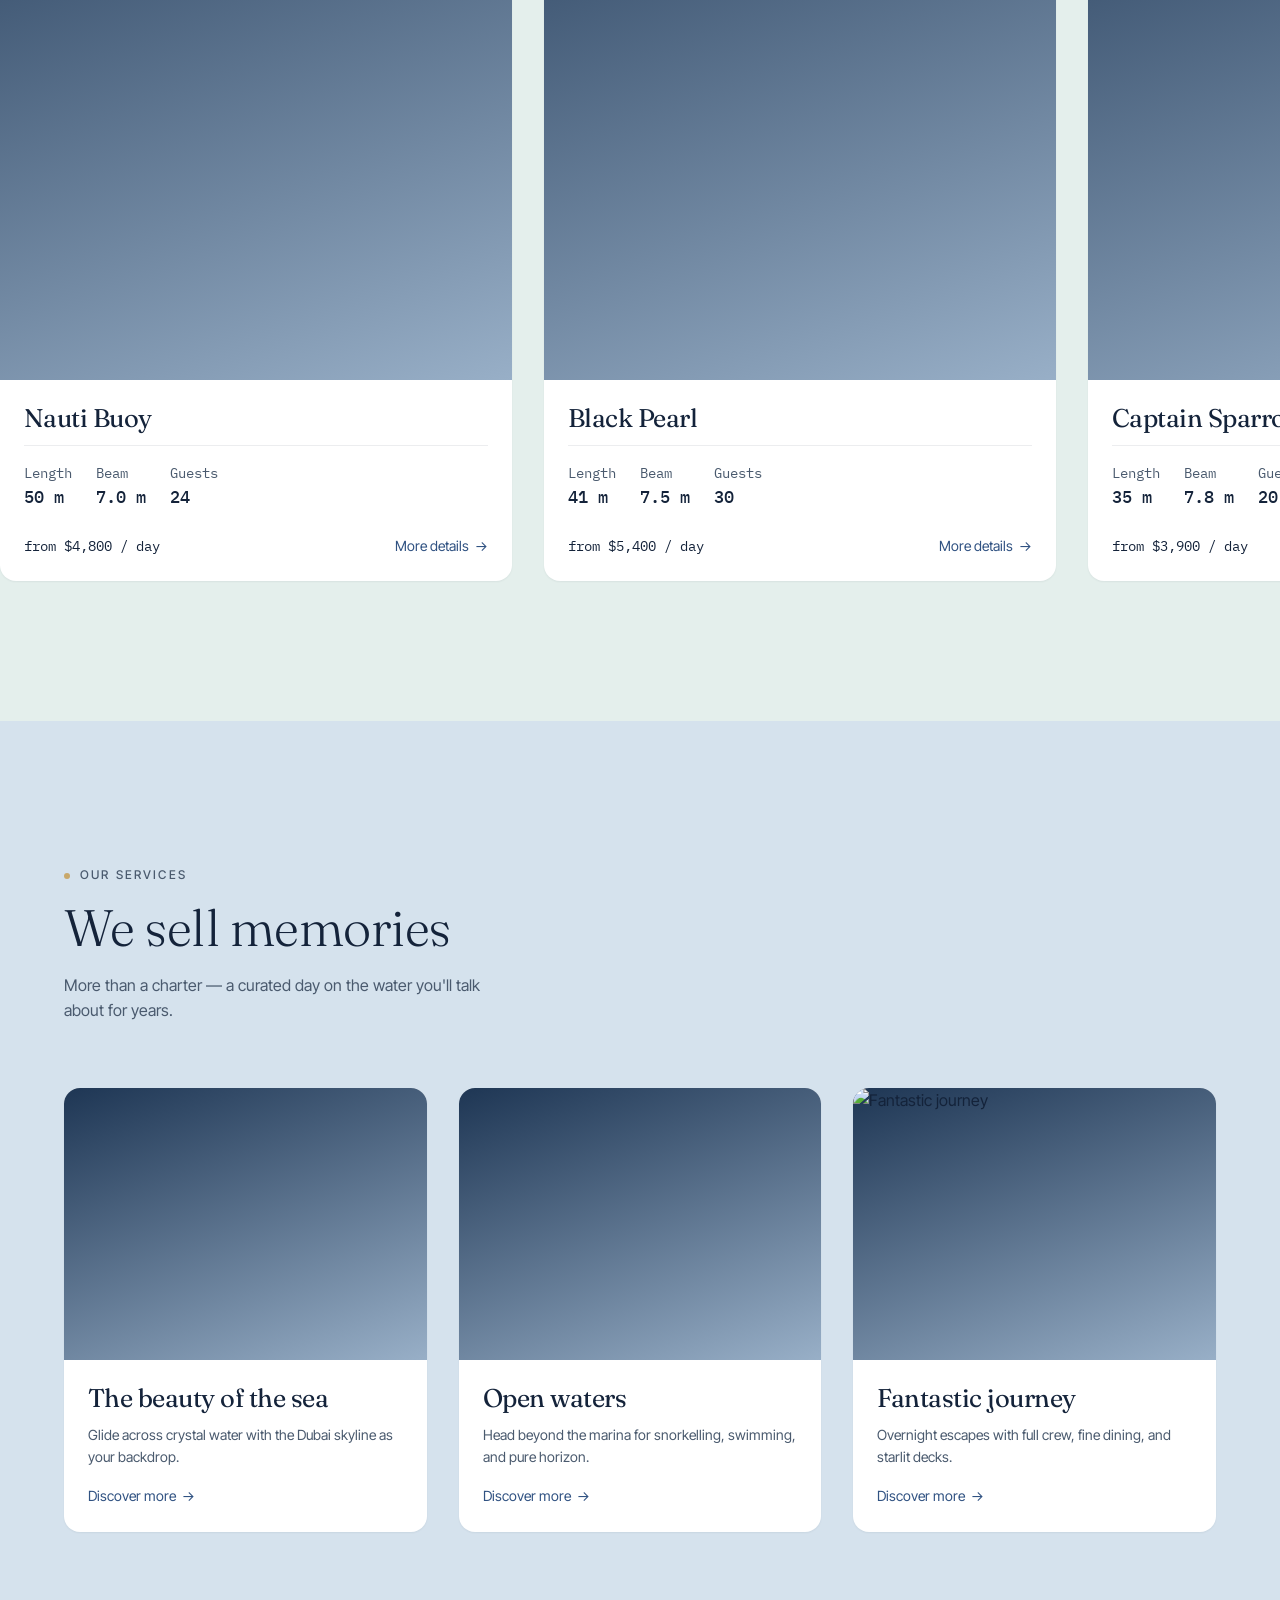
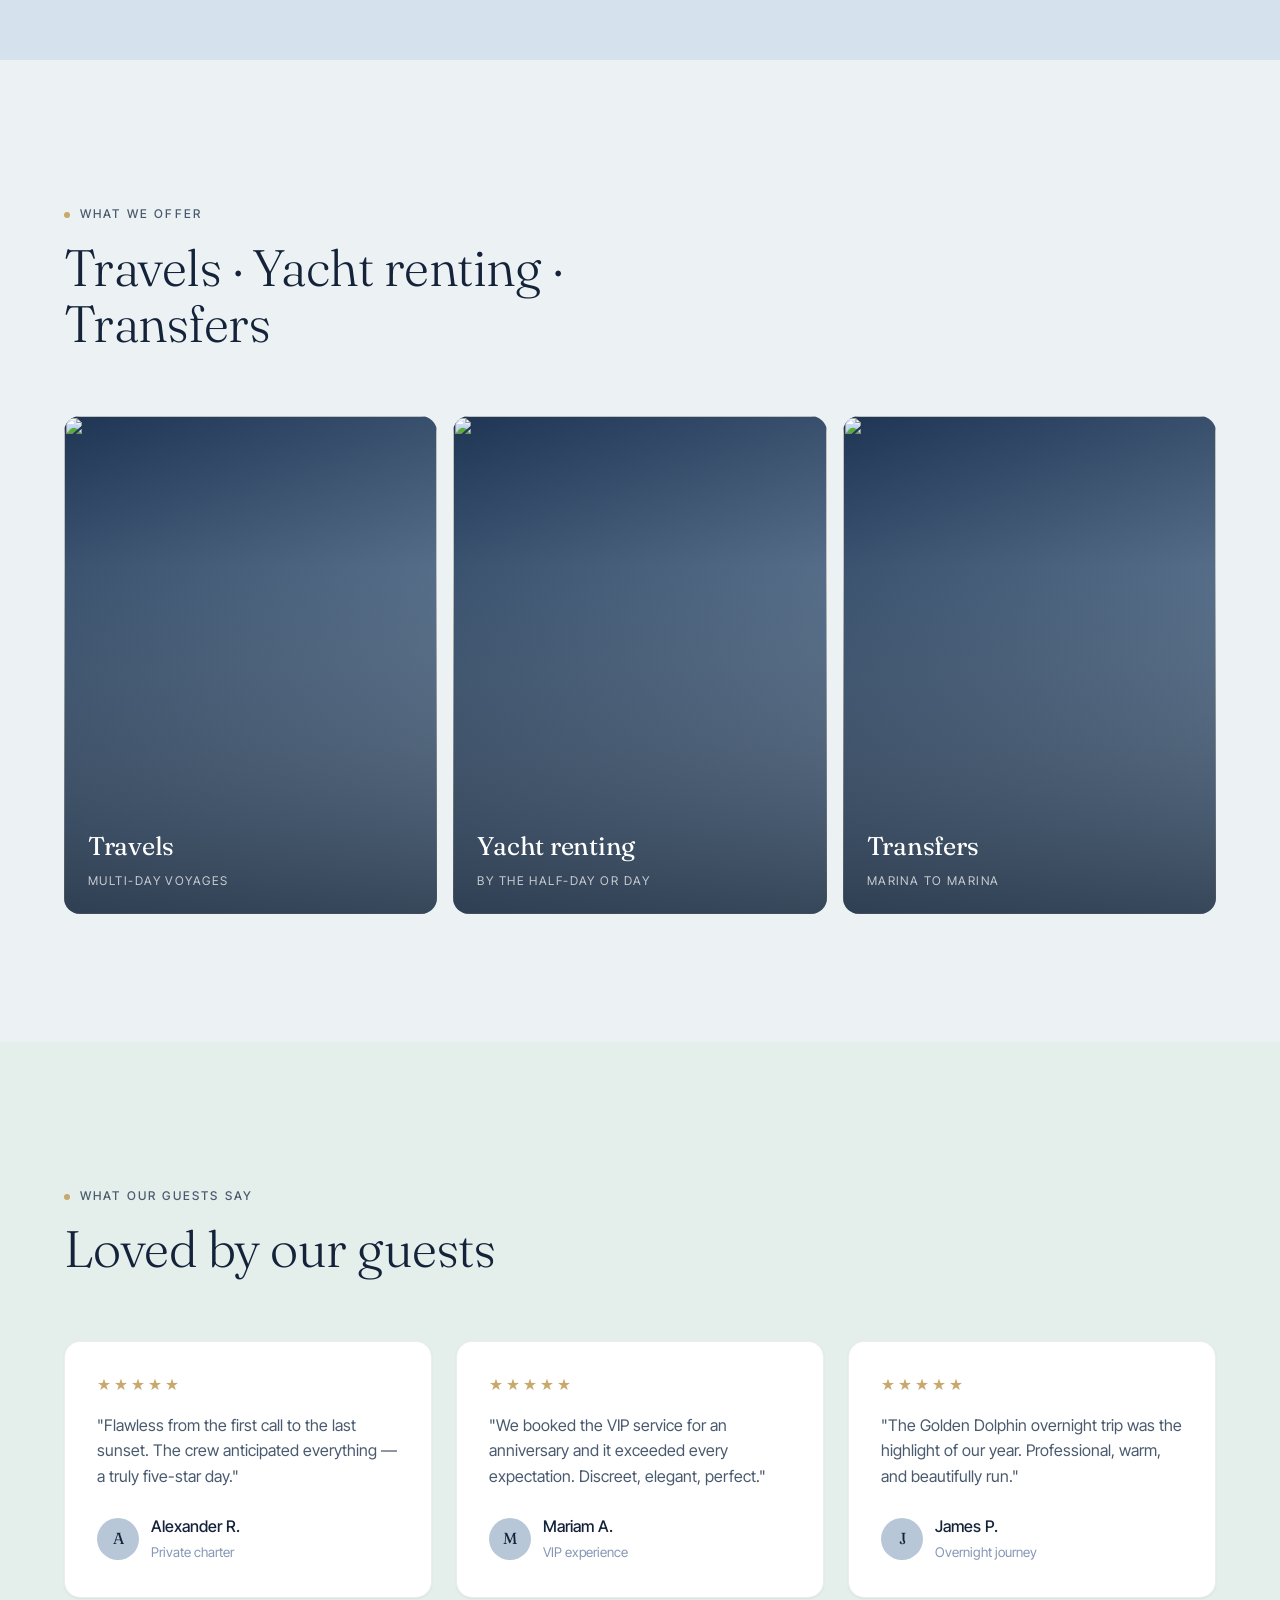
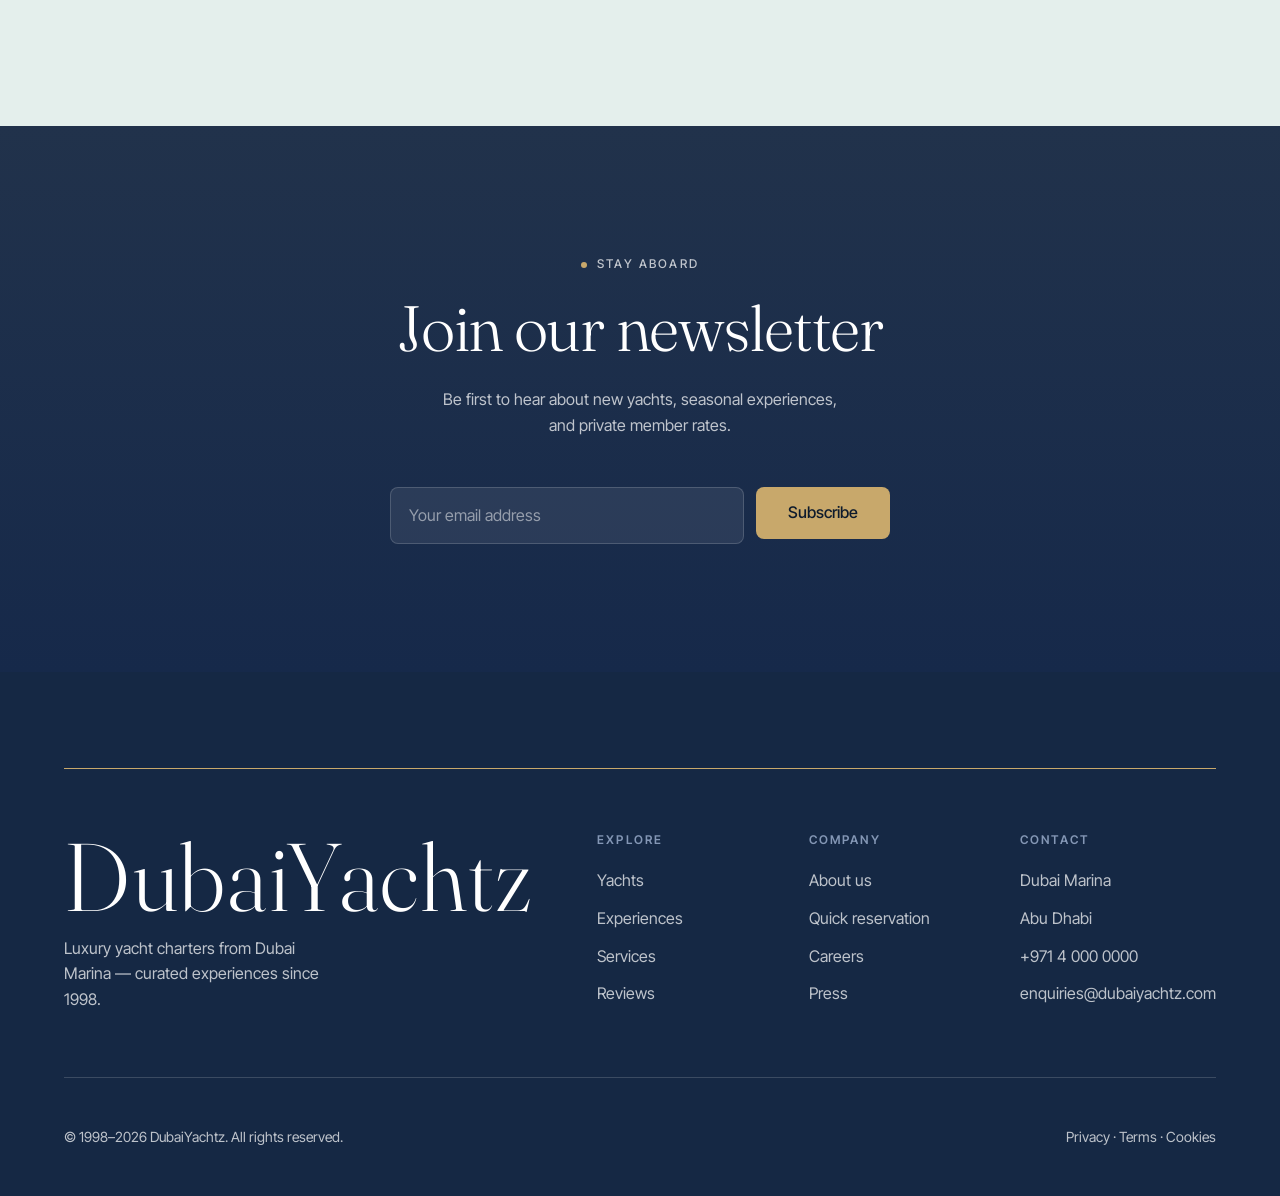
==== commit 25fbfdae: "Unified premium feature-card motion system + fleet carousel (no pin) - Removed scroll-hijacking flee" ====
--- a/index.html
+++ b/index.html
@@ -8,7 +8,7 @@
 <link rel="preconnect" href="https://fonts.googleapis.com">
 <link rel="preconnect" href="https://fonts.gstatic.com" crossorigin>
 <link href="https://fonts.googleapis.com/css2?family=Fraunces:ital,opsz,wght@0,9..144,300;0,9..144,400;0,9..144,500;1,9..144,300&family=Inter+Tight:wght@400;500;600&family=IBM+Plex+Mono:wght@400;500&display=swap" rel="stylesheet">
-<link rel="stylesheet" href="assets/css/style.css?v=20">
+<link rel="stylesheet" href="assets/css/style.css?v=23">
 </head>
 <body class="is-loading">
 
@@ -69,7 +69,7 @@
         <h2 class="serif">Experience Dubai from the water</h2>
         <p>From sunrise cruises along the coastline to private sunset dinners under the skyline — every voyage is composed around you.</p>
       </div>
-      <div class="photoband">
+      <div class="photoband" data-stagger>
         <figure class="reveal"><img src="https://images.unsplash.com/photo-1567899378494-47b22a2ae96a?auto=format&fit=crop&w=800&q=80" alt="Sunrise charter"><figcaption>Sunrise charters</figcaption></figure>
         <figure class="reveal"><img src="https://images.unsplash.com/photo-1593351415075-3bac9f45c877?auto=format&fit=crop&w=800&q=80" alt="Sunset dinner cruise"><figcaption>Sunset dinners</figcaption></figure>
         <figure class="reveal"><img src="https://images.unsplash.com/photo-1505142468610-359e7d316be0?auto=format&fit=crop&w=800&q=80" alt="Island escape"><figcaption>Island escapes</figcaption></figure>
@@ -80,7 +80,7 @@
   <!-- FEATURES (VIP / Book a tour) -->
   <section class="section-pad" id="features" style="background:var(--sec-powder)">
     <div class="container">
-      <div class="features">
+      <div class="features" data-stagger>
         <article class="feature-card reveal" data-cursor="Read">
           <img src="https://images.unsplash.com/photo-1617104678098-de229db51175?auto=format&fit=crop&w=900&q=80" alt="VIP service interior">
           <div>
@@ -168,7 +168,7 @@
         <h2 class="serif">We sell memories</h2>
         <p>More than a charter — a curated day on the water you'll talk about for years.</p>
       </div>
-      <div class="services">
+      <div class="services" data-stagger>
         <article class="service-card reveal" data-cursor="View">
           <div class="media"><img src="https://images.unsplash.com/photo-1505142468610-359e7d316be0?auto=format&fit=crop&w=700&q=80" alt="The beauty of the sea" loading="lazy"></div>
           <div class="body"><h3>The beauty of the sea</h3><p>Glide across crystal water with the Dubai skyline as your backdrop.</p><a class="more" href="yacht.html#inquiry">Discover more <span class="btn__arrow">→</span></a></div>
@@ -192,7 +192,7 @@
         <p class="eyebrow"><span class="dot"></span>What we offer</p>
         <h2 class="serif">Travels · Yacht renting · Transfers</h2>
       </div>
-      <div class="cats__grid" style="grid-template-columns:repeat(auto-fit,minmax(240px,1fr))">
+      <div class="cats__grid" data-stagger style="grid-template-columns:repeat(auto-fit,minmax(240px,1fr))">
         <a href="yacht.html" class="cat reveal" data-cursor="Explore"><img src="https://images.unsplash.com/photo-1593351415075-3bac9f45c877?auto=format&fit=crop&w=700&q=80" alt=""><div><span class="cat__name serif">Travels</span><span class="cat__count" style="display:block">Multi-day voyages</span></div></a>
         <a href="yacht.html" class="cat reveal" data-cursor="Explore"><img src="https://images.unsplash.com/photo-1567899378494-47b22a2ae96a?auto=format&fit=crop&w=700&q=80" alt=""><div><span class="cat__name serif">Yacht renting</span><span class="cat__count" style="display:block">By the half-day or day</span></div></a>
         <a href="yacht.html" class="cat reveal" data-cursor="Explore"><img src="https://images.unsplash.com/photo-1605281317010-fe5ffe798166?auto=format&fit=crop&w=700&q=80" alt=""><div><span class="cat__name serif">Transfers</span><span class="cat__count" style="display:block">Marina to marina</span></div></a>
@@ -207,7 +207,7 @@
         <p class="eyebrow"><span class="dot"></span>What our guests say</p>
         <h2 class="serif">Loved by our guests</h2>
       </div>
-      <div class="reviews">
+      <div class="reviews" data-stagger>
         <article class="review reveal">
           <div class="stars">★★★★★</div>
           <p>"Flawless from the first call to the last sunset. The crew anticipated everything — a truly five-star day."</p>
@@ -266,6 +266,6 @@
 <script src="https://cdnjs.cloudflare.com/ajax/libs/gsap/3.12.5/ScrollTrigger.min.js"></script>
 <script src="https://unpkg.com/lenis@1.1.13/dist/lenis.min.js"></script>
 <!-- APP -->
-<script src="assets/js/main.js?v=7"></script>
+<script src="assets/js/main.js?v=9"></script>
 </body>
 </html>
--- a/assets/css/style.css
+++ b/assets/css/style.css
@@ -159,7 +159,7 @@
 .nav__cta{display:inline-flex;align-items:center;gap:8px;border:1px solid currentColor;white-space:nowrap;
   padding:10px 22px;border-radius:var(--radius-pill);font-size:var(--fs-small);
   transition:background var(--dur-fast),color var(--dur-fast),border-color var(--dur-fast)}
-.nav.is-scrolled .nav__cta:hover{background:var(--ocean-500);color:#fff;border-color:var(--ocean-500)}
+.nav.is-scrolled .nav__cta:hover{background:var(--sec-deep);color:#fff;border-color:var(--sec-deep)}
 .nav__cta:hover{background:#fff;color:var(--ocean-800);border-color:#fff}
 @media(max-width:640px){
   .nav__logo{font-size:1.3rem}
@@ -239,9 +239,12 @@
 .fleet{background:var(--sec-mint);overflow:hidden}
 .fleet__head{display:flex;justify-content:space-between;align-items:flex-end;flex-wrap:wrap;gap:var(--space-5);margin-bottom:var(--space-8)}
 .fleet__head h2{font-size:var(--fs-h2);max-width:14ch}
-.fleet__track-wrap{overflow:hidden}
-.fleet__track{display:flex;gap:var(--space-6);padding-inline:var(--gutter);will-change:transform}
-.yacht-card{flex:0 0 clamp(300px,40vw,520px);background:var(--white);border-radius:var(--radius-lg);
+.fleet__track-wrap{overflow-x:auto;overflow-y:hidden;-webkit-overflow-scrolling:touch;
+  scrollbar-width:none;scroll-snap-type:x proximity;cursor:grab}
+.fleet__track-wrap::-webkit-scrollbar{display:none}
+.fleet__track-wrap:active{cursor:grabbing}
+.fleet__track{display:flex;gap:var(--space-6);padding-inline:var(--gutter);padding-block:var(--space-3)}
+.yacht-card{flex:0 0 clamp(300px,40vw,520px);scroll-snap-align:start;background:var(--white);border-radius:var(--radius-lg);
   overflow:hidden;box-shadow:var(--elev-1);transition:box-shadow var(--dur-base) var(--ease-luxury)}
 .yacht-card:hover{box-shadow:var(--elev-3)}
 .yacht-card__media{position:relative;aspect-ratio:4/5;overflow:hidden;background:var(--sky-100)}
@@ -261,8 +264,7 @@
 .yacht-card__foot{display:flex;justify-content:space-between;align-items:center;margin-top:var(--space-5)}
 .yacht-card__price{font-family:var(--font-mono);font-size:var(--fs-small);color:var(--text-strong)}
 .yacht-card__link{font-size:var(--fs-small);color:var(--ocean-500);display:inline-flex;gap:6px;align-items:center}
-.fleet__progress{height:1px;background:var(--border-default);margin:var(--space-8) var(--gutter) 0;position:relative}
-.fleet__progress i{position:absolute;left:0;top:0;height:100%;width:20%;background:var(--brass)}
+.fleet__progress{display:none}
 /* Mobile: fleet becomes a native swipe carousel (no desktop pin) */
 @media(max-width:768px){
   .fleet__track-wrap{overflow-x:auto;-webkit-overflow-scrolling:touch;scroll-snap-type:x proximity;scrollbar-width:none}
@@ -504,11 +506,32 @@
 .newsletter input::placeholder{color:rgba(255,255,255,.5)}
 .newsletter input:focus{outline:none;border-color:var(--sky-300);box-shadow:var(--focus-ring-invert)}
 
-/* ---------- REDUCED MOTION ---------- */
+/* ============================================================
+   FEATURE CARD MOTION SYSTEM  (unified · editorial · premium)
+   ============================================================ */
+/* Smooth base transition for every feature card */
+.feature-card,.service-card,.yacht-card,.cat,.review,.photoband figure,.gallery__item{
+  transition:transform var(--dur-slow) var(--ease-luxury),box-shadow var(--dur-slow) var(--ease-luxury)}
+/* Cards that also reveal: keep box-shadow within the transition (beats .reveal.in) */
+.feature-card.reveal.in,.service-card.reveal.in,.yacht-card.reveal.in,.cat.reveal.in,.review.reveal.in,.photoband figure.reveal.in{
+  transition:opacity var(--dur-slow) var(--ease-luxury),transform var(--dur-slow) var(--ease-luxury),box-shadow var(--dur-slow) var(--ease-luxury)}
+/* Hover elevation: gentle lift + very subtle scale + soft shadow */
+.feature-card:hover,.service-card:hover,.yacht-card:hover,.cat:hover,.review:hover,.photoband figure:hover,.gallery__item:hover{
+  transform:translateY(-6px) scale(1.012);box-shadow:var(--elev-4)}
+/* Gentle image zoom within cards */
+.feature-card:hover img,.service-card:hover .media img,.yacht-card:hover .yacht-card__media img,
+.cat:hover img,.photoband figure:hover img,.gallery__item:hover img{transform:scale(1.06)}
+/* Spotlight: emphasise the hovered card, soften its siblings */
+.features:hover>.reveal:not(:hover),.services:hover>.reveal:not(:hover),
+.reviews:hover>.reveal:not(:hover),.cats__grid:hover>.reveal:not(:hover),
+.photoband:hover>.reveal:not(:hover){opacity:.72}
 
 /* ---------- REDUCED MOTION ---------- */
 @media(prefers-reduced-motion:reduce){
   *{animation-duration:.001ms!important;animation-iteration-count:1!important;transition-duration:.001ms!important;scroll-behavior:auto!important}
   .reveal{opacity:1;transform:none}
   .hero__scroll .bar::after{display:none}
+  .feature-card:hover,.service-card:hover,.yacht-card:hover,.cat:hover,.review:hover,.photoband figure:hover,.gallery__item:hover{transform:none}
+  .feature-card:hover img,.service-card:hover .media img,.yacht-card:hover .yacht-card__media img,.cat:hover img,.photoband figure:hover img,.gallery__item:hover img{transform:none}
+  .features:hover>.reveal:not(:hover),.services:hover>.reveal:not(:hover),.reviews:hover>.reveal:not(:hover),.cats__grid:hover>.reveal:not(:hover),.photoband:hover>.reveal:not(:hover){opacity:1}
 }
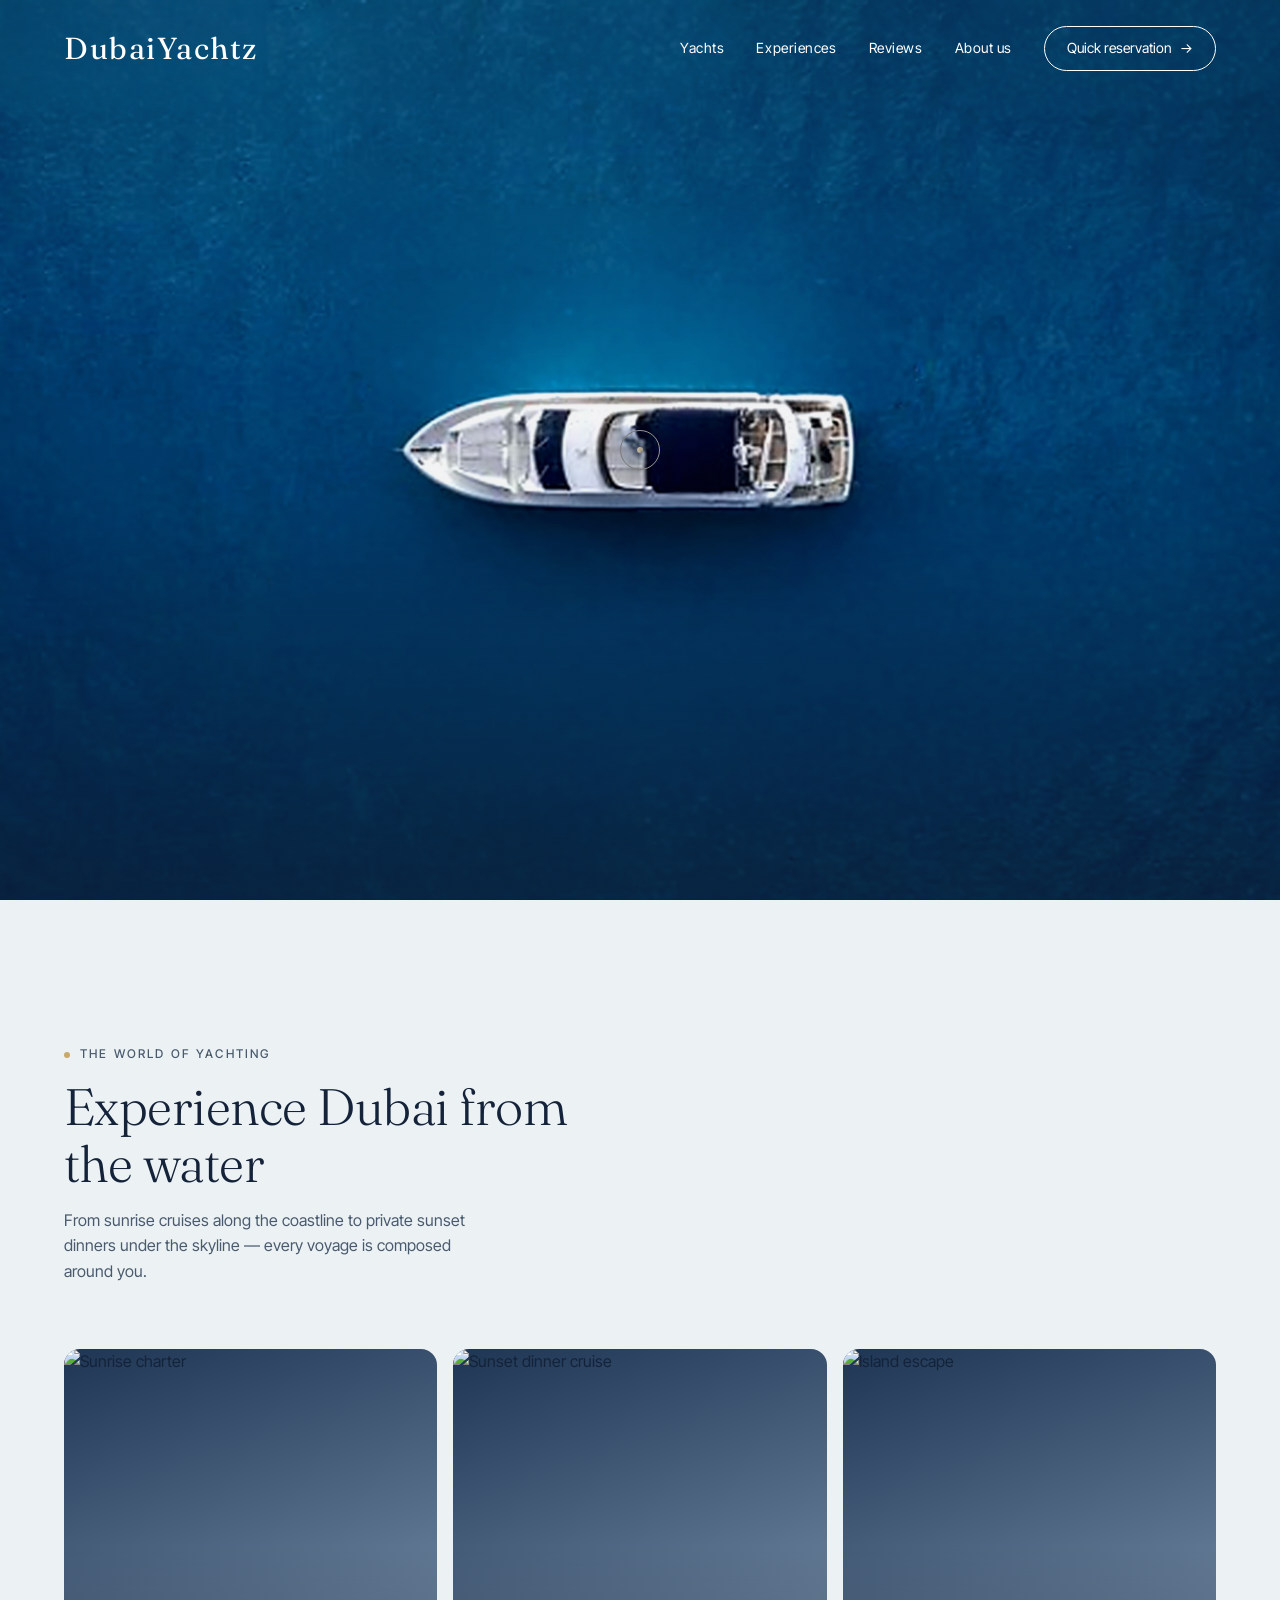
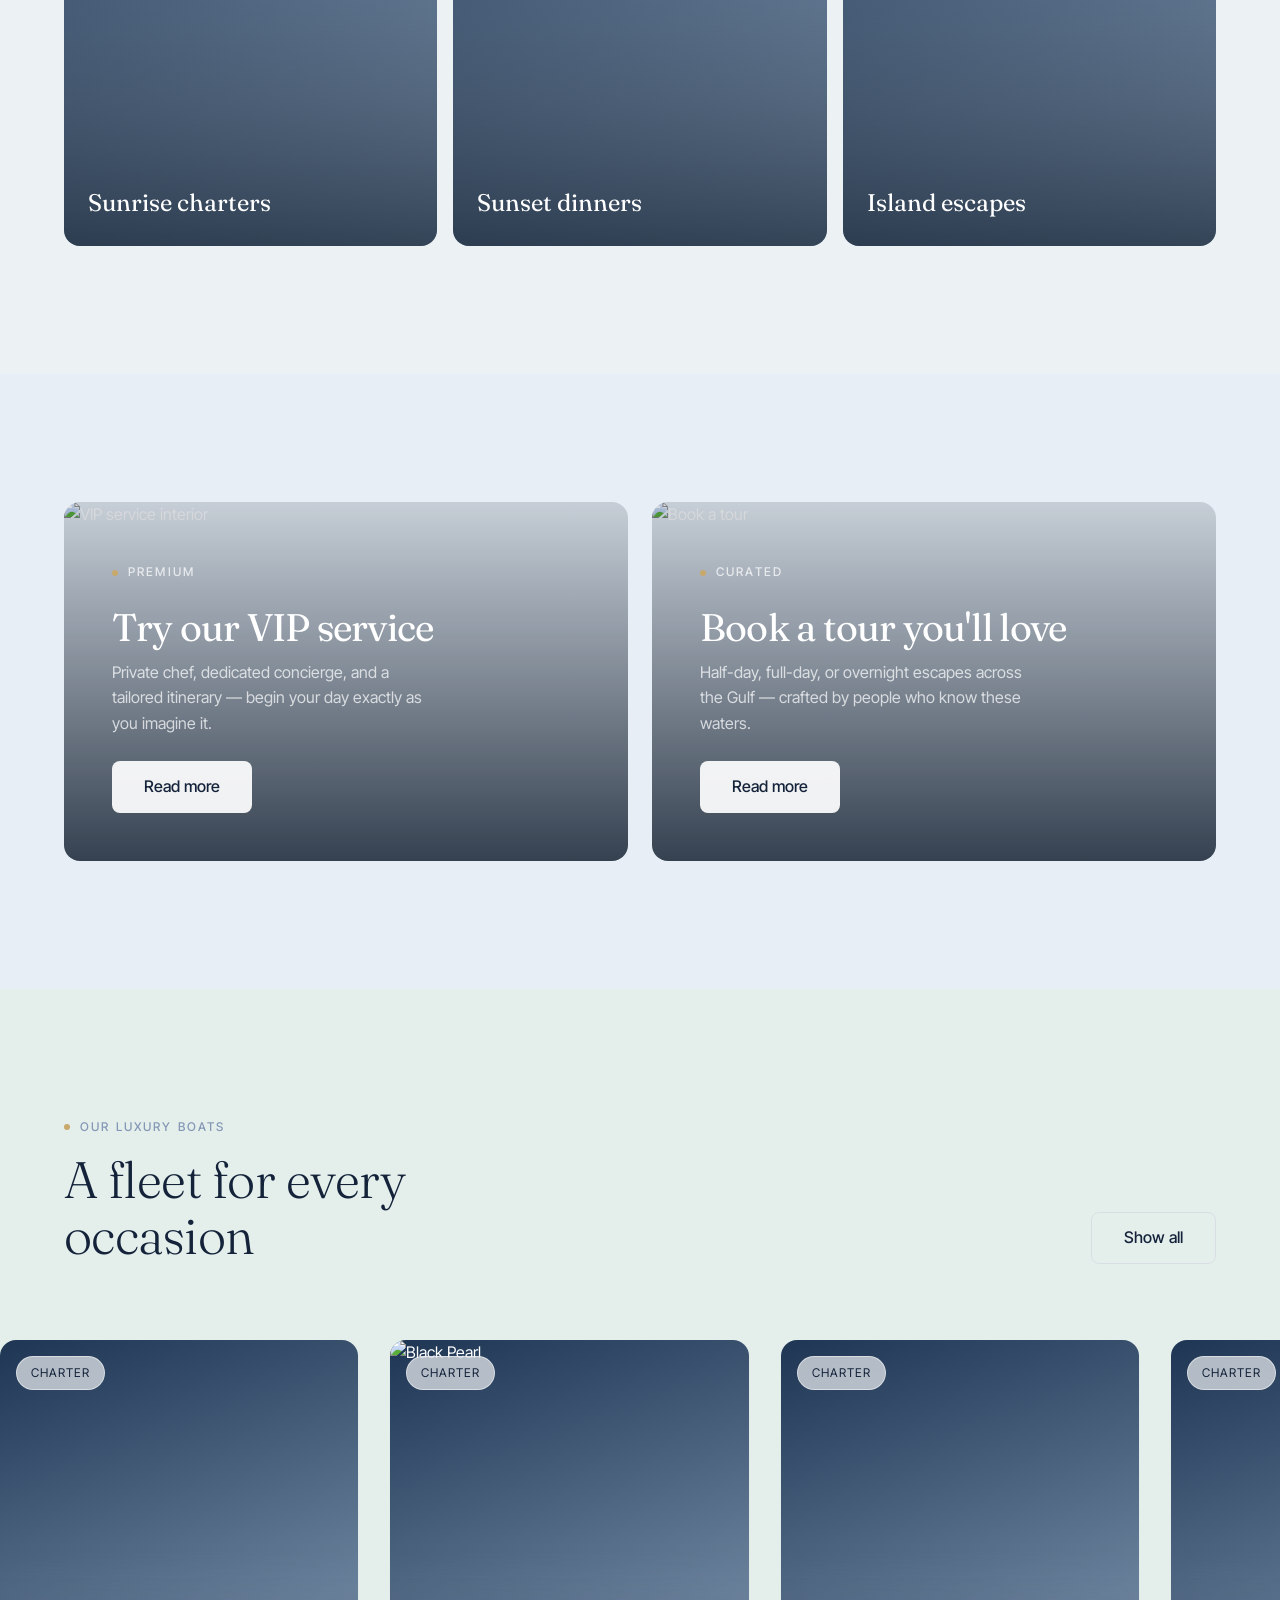
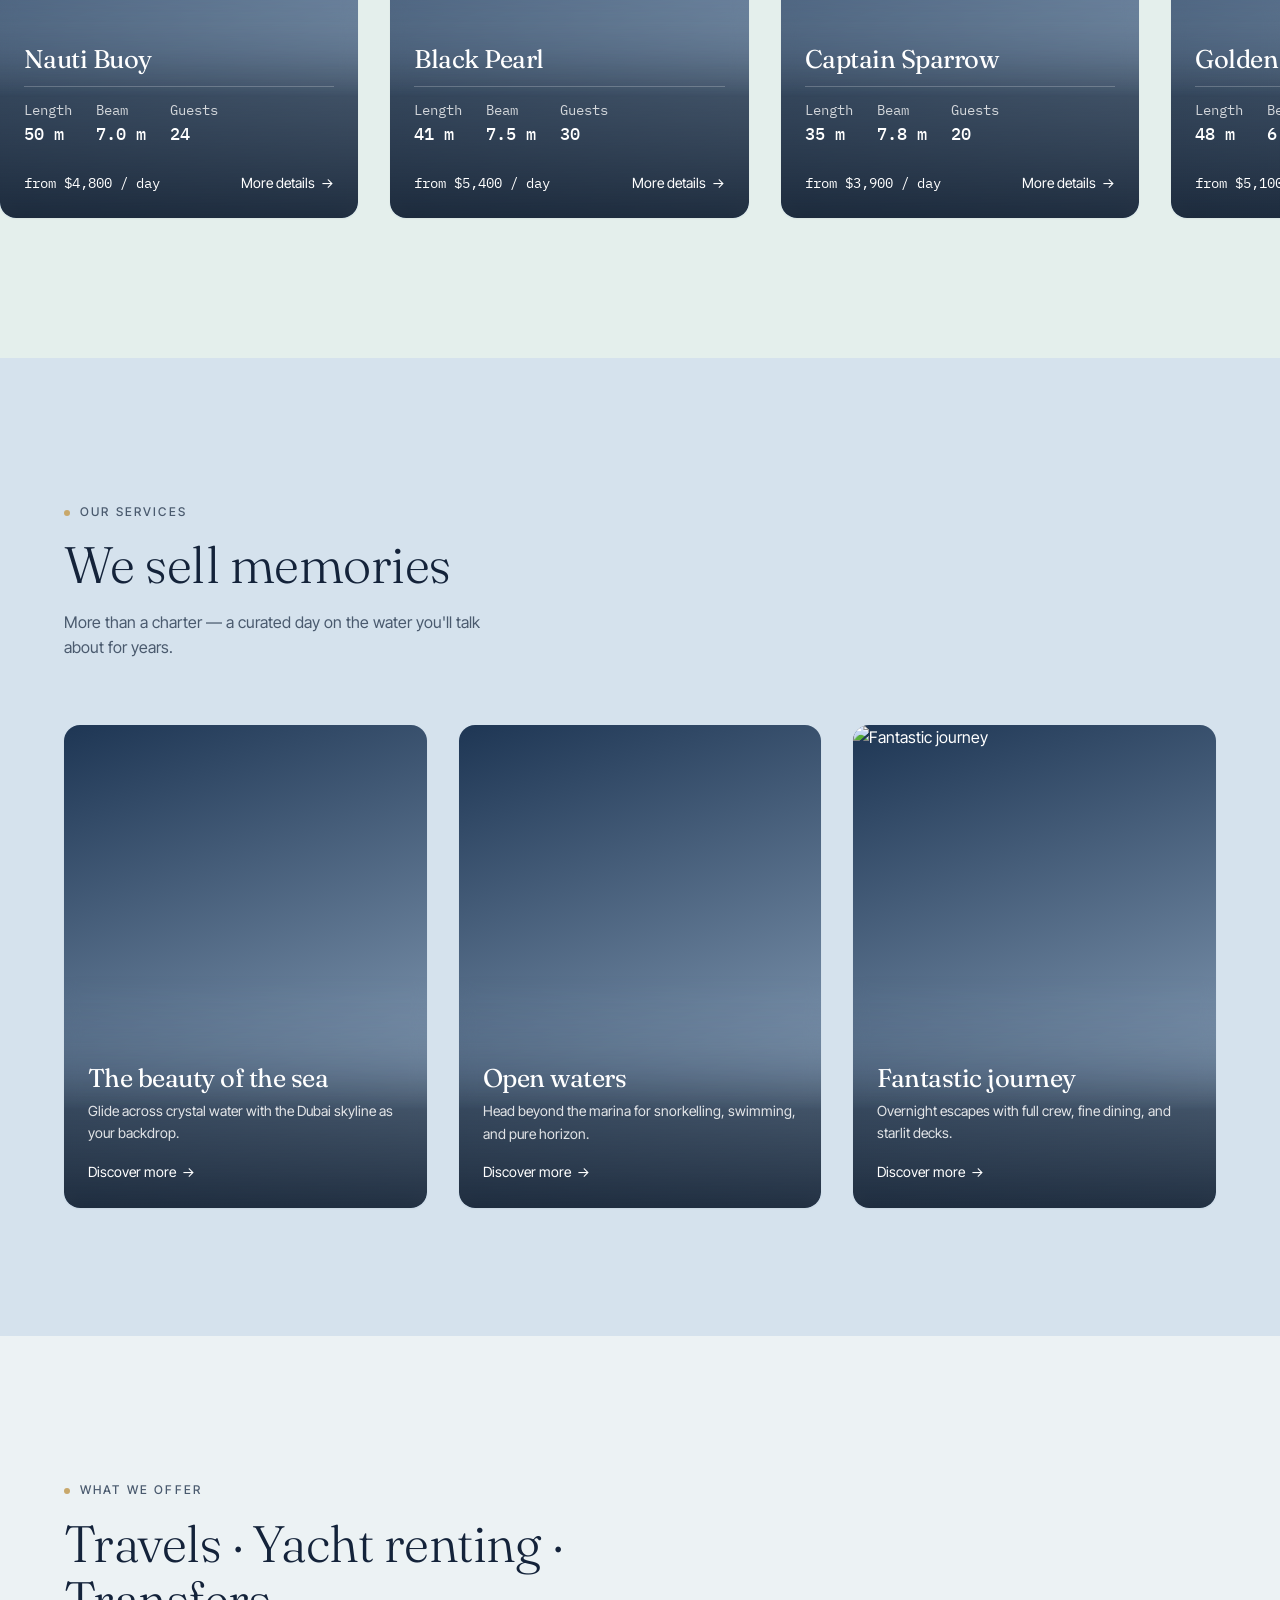
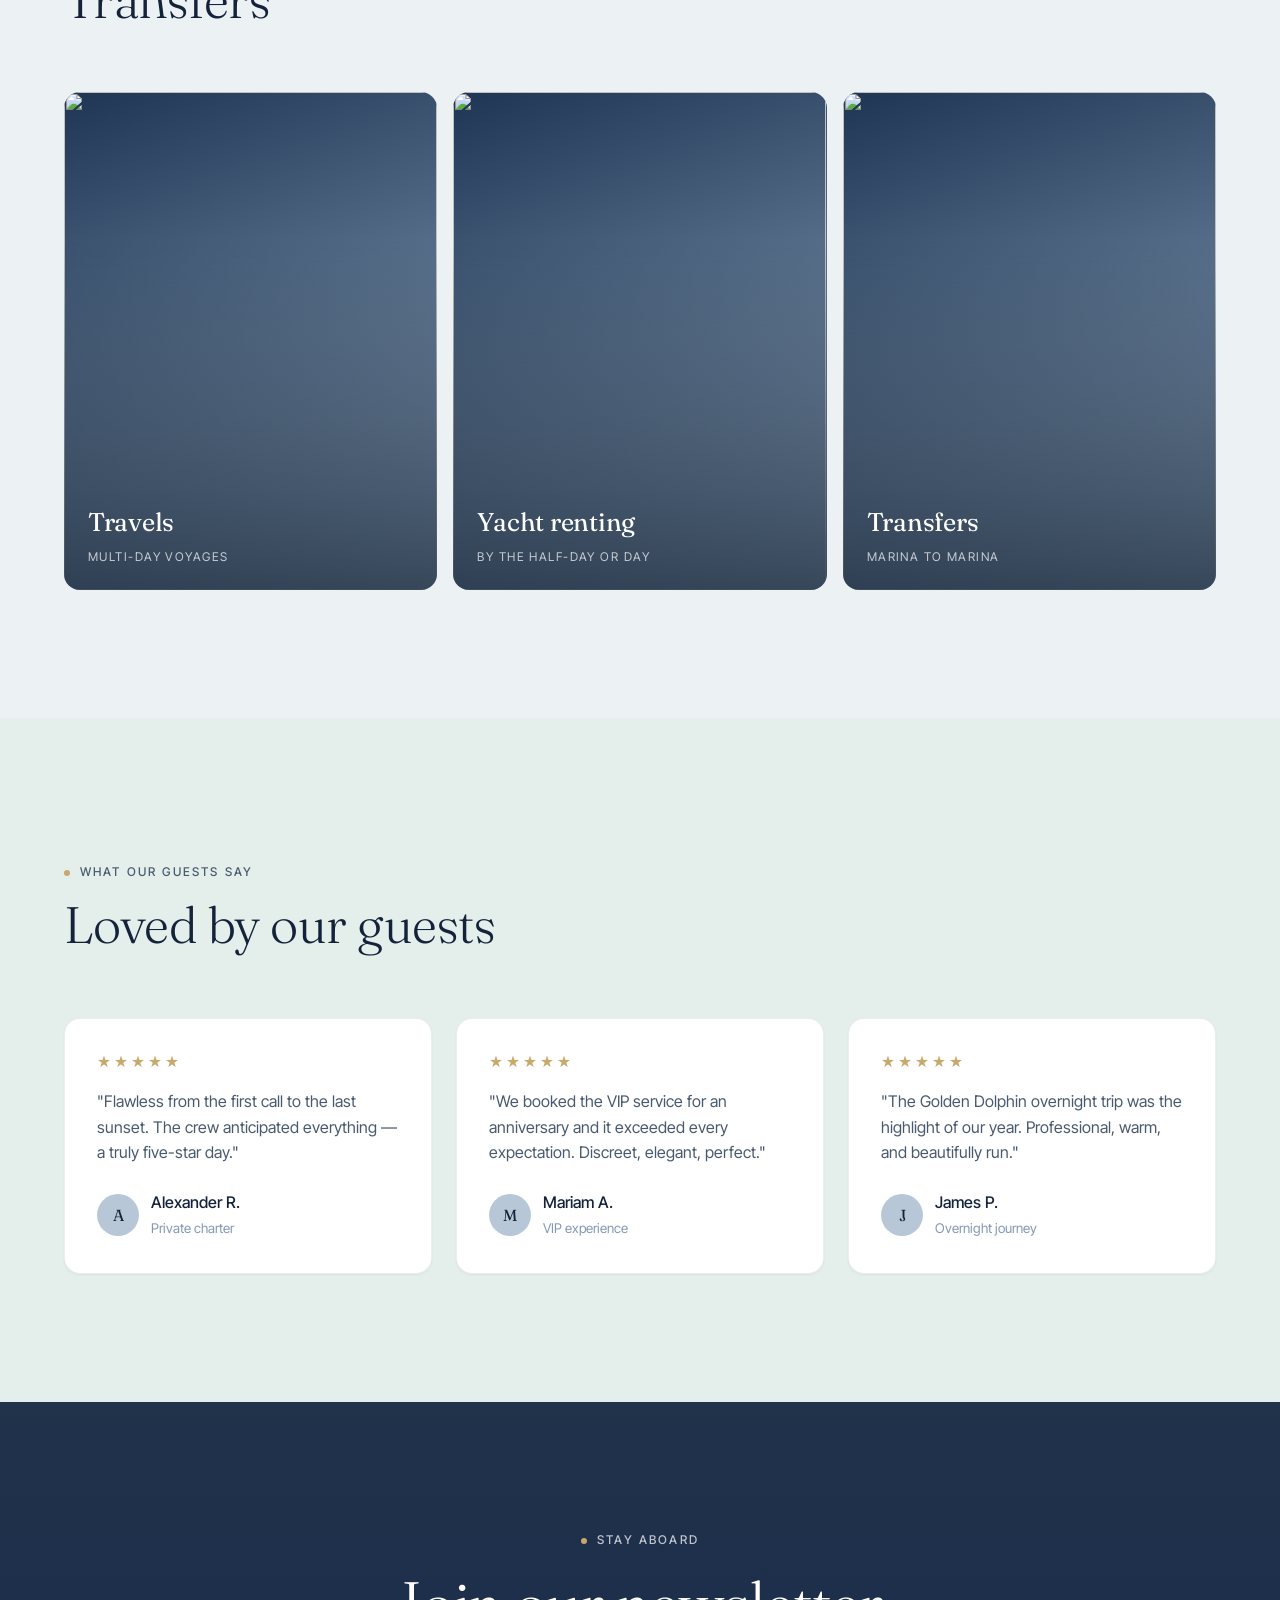
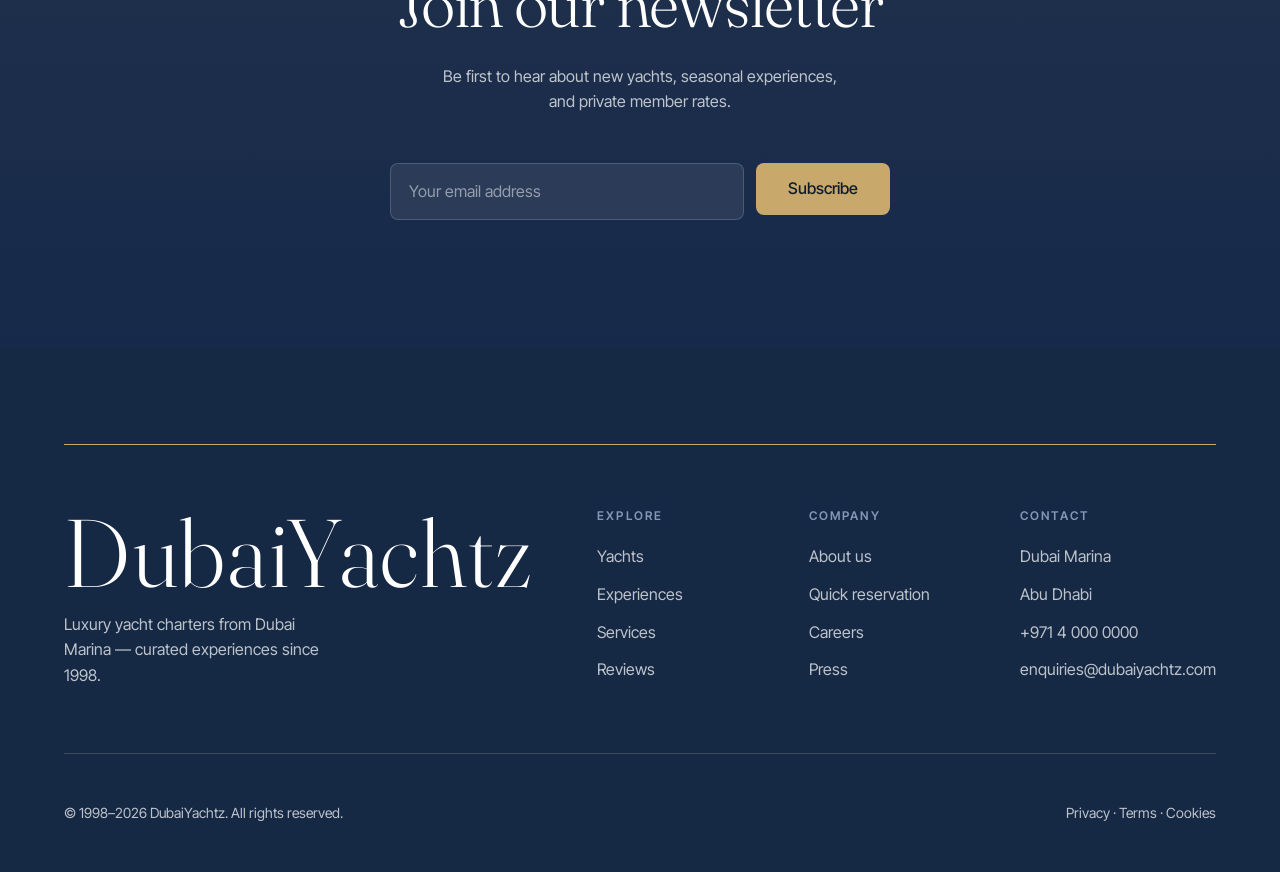
==== commit 6af72c2b: "Photo-overlay service & fleet cards; continuous ambient image motion; smaller fleet cards - Service " ====
--- a/index.html
+++ b/index.html
@@ -8,7 +8,7 @@
 <link rel="preconnect" href="https://fonts.googleapis.com">
 <link rel="preconnect" href="https://fonts.gstatic.com" crossorigin>
 <link href="https://fonts.googleapis.com/css2?family=Fraunces:ital,opsz,wght@0,9..144,300;0,9..144,400;0,9..144,500;1,9..144,300&family=Inter+Tight:wght@400;500;600&family=IBM+Plex+Mono:wght@400;500&display=swap" rel="stylesheet">
-<link rel="stylesheet" href="assets/css/style.css?v=23">
+<link rel="stylesheet" href="assets/css/style.css?v=27">
 </head>
 <body class="is-loading">
 
--- a/assets/css/style.css
+++ b/assets/css/style.css
@@ -244,14 +244,11 @@
 .fleet__track-wrap::-webkit-scrollbar{display:none}
 .fleet__track-wrap:active{cursor:grabbing}
 .fleet__track{display:flex;gap:var(--space-6);padding-inline:var(--gutter);padding-block:var(--space-3)}
-.yacht-card{flex:0 0 clamp(300px,40vw,520px);scroll-snap-align:start;background:var(--white);border-radius:var(--radius-lg);
-  overflow:hidden;box-shadow:var(--elev-1);transition:box-shadow var(--dur-base) var(--ease-luxury)}
-.yacht-card:hover{box-shadow:var(--elev-3)}
-.yacht-card__media{position:relative;aspect-ratio:4/5;overflow:hidden;background:var(--sky-100)}
-.yacht-card__media img{width:100%;height:100%;object-fit:cover;
-  transition:transform var(--dur-cinematic) var(--ease-luxury)}
-.yacht-card:hover .yacht-card__media img{transform:scale(1.06)}
-.yacht-card__badge{position:absolute;top:var(--space-4);left:var(--space-4);z-index:2;
+.yacht-card{flex:0 0 clamp(260px,28vw,380px);scroll-snap-align:start;background:var(--white);border-radius:var(--radius-lg);
+  overflow:hidden;box-shadow:var(--elev-1)}
+.yacht-card__media{position:relative;aspect-ratio:4/3;overflow:hidden;background:var(--sky-100)}
+.yacht-card__media img{width:100%;height:100%;object-fit:cover}
+.yacht-card__badge{position:absolute;top:var(--space-4);left:var(--space-4);z-index:3;
   background:var(--glass);-webkit-backdrop-filter:blur(12px);backdrop-filter:blur(12px);
   border:1px solid rgba(255,255,255,.5);padding:6px 14px;border-radius:var(--radius-pill);
   font-size:var(--fs-caption);letter-spacing:.08em;text-transform:uppercase;color:var(--ocean-800)}
@@ -264,6 +261,19 @@
 .yacht-card__foot{display:flex;justify-content:space-between;align-items:center;margin-top:var(--space-5)}
 .yacht-card__price{font-family:var(--font-mono);font-size:var(--fs-small);color:var(--text-strong)}
 .yacht-card__link{font-size:var(--fs-small);color:var(--ocean-500);display:inline-flex;gap:6px;align-items:center}
+/* FLEET cards only: full-image with text overlaid at the bottom + blur gradient */
+.fleet .yacht-card{position:relative;display:flex;align-items:flex-end;aspect-ratio:3/4;color:#fff;background:none}
+.fleet .yacht-card__media{position:absolute;inset:0;aspect-ratio:auto}
+.fleet .yacht-card__body{position:relative;z-index:2;width:100%;padding:var(--space-6) var(--space-5) var(--space-5);isolation:isolate}
+.fleet .yacht-card__body::before{content:"";position:absolute;inset:-64px 0 0 0;z-index:-1;
+  background:linear-gradient(180deg,rgba(14,27,44,0) 0%,rgba(14,27,44,.5) 45%,rgba(14,27,44,.88) 100%);
+  -webkit-backdrop-filter:blur(8px);backdrop-filter:blur(8px);
+  -webkit-mask-image:linear-gradient(180deg,transparent 0%,#000 55%);mask-image:linear-gradient(180deg,transparent 0%,#000 55%)}
+.fleet .yacht-card__name{color:#fff}
+.fleet .yacht-card__specs{color:rgba(255,255,255,.78);padding-top:var(--space-3);border-top-color:rgba(255,255,255,.22)}
+.fleet .yacht-card__specs span b{color:#fff}
+.fleet .yacht-card__price{color:#fff}
+.fleet .yacht-card__link{color:#fff}
 .fleet__progress{display:none}
 /* Mobile: fleet becomes a native swipe carousel (no desktop pin) */
 @media(max-width:768px){
@@ -477,15 +487,20 @@
 /* ---------- SERVICES ("We sell memories") ---------- */
 .services{display:grid;gap:var(--space-6);grid-template-columns:1fr}
 @media(min-width:768px){.services{grid-template-columns:repeat(3,1fr)}}
-.service-card{background:var(--white);border-radius:var(--radius-lg);overflow:hidden;box-shadow:var(--elev-1);transition:box-shadow var(--dur-base) var(--ease-luxury)}
-.service-card:hover{box-shadow:var(--elev-3)}
-.service-card .media{aspect-ratio:4/3;overflow:hidden;background:linear-gradient(160deg,var(--ocean-700),var(--sky-300))}
-.service-card img{width:100%;height:100%;object-fit:cover;transition:transform var(--dur-cinematic) var(--ease-luxury)}
-.service-card:hover img{transform:scale(1.06)}
-.service-card .body{padding:var(--space-5)}
-.service-card h3{font-family:var(--font-display);font-weight:400;font-size:var(--fs-h4);margin-bottom:var(--space-3)}
-.service-card p{color:var(--text-muted);font-size:var(--fs-small)}
-.service-card .more{display:inline-flex;gap:6px;margin-top:var(--space-4);color:var(--ocean-500);font-size:var(--fs-small)}
+/* image card with text overlaid at the bottom (matches the category tiles) */
+.service-card{position:relative;display:flex;align-items:flex-end;aspect-ratio:3/4;color:#fff;
+  border-radius:var(--radius-lg);overflow:hidden;box-shadow:var(--elev-1)}
+.service-card .media{position:absolute;inset:0;overflow:hidden;background:linear-gradient(160deg,var(--ocean-700),var(--sky-300))}
+.service-card img{width:100%;height:100%;object-fit:cover}
+.service-card .body{position:relative;z-index:2;width:100%;padding:var(--space-6) var(--space-5) var(--space-5);isolation:isolate}
+/* blurred gradient panel behind the text for readability */
+.service-card .body::before{content:"";position:absolute;inset:-56px 0 0 0;z-index:-1;
+  background:linear-gradient(180deg,rgba(14,27,44,0) 0%,rgba(14,27,44,.5) 48%,rgba(14,27,44,.86) 100%);
+  -webkit-backdrop-filter:blur(8px);backdrop-filter:blur(8px);
+  -webkit-mask-image:linear-gradient(180deg,transparent 0%,#000 58%);mask-image:linear-gradient(180deg,transparent 0%,#000 58%)}
+.service-card h3{font-family:var(--font-display);font-weight:400;font-size:var(--fs-h4);margin-bottom:var(--space-2);color:#fff}
+.service-card p{color:rgba(255,255,255,.86);font-size:var(--fs-small)}
+.service-card .more{display:inline-flex;gap:6px;margin-top:var(--space-4);color:#fff;font-size:var(--fs-small)}
 
 /* ---------- REVIEWS ---------- */
 .reviews{display:grid;gap:var(--space-5);grid-template-columns:1fr}
@@ -518,9 +533,26 @@
 /* Hover elevation: gentle lift + very subtle scale + soft shadow */
 .feature-card:hover,.service-card:hover,.yacht-card:hover,.cat:hover,.review:hover,.photoband figure:hover,.gallery__item:hover{
   transform:translateY(-6px) scale(1.012);box-shadow:var(--elev-4)}
-/* Gentle image zoom within cards */
-.feature-card:hover img,.service-card:hover .media img,.yacht-card:hover .yacht-card__media img,
-.cat:hover img,.photoband figure:hover img,.gallery__item:hover img{transform:scale(1.06)}
+/* Ambient continuous image motion (slow Ken Burns) — images stay alive even when idle */
+@keyframes kenburns{
+  0%{transform:scale(1.06) translate(0,0)}
+  50%{transform:scale(1.13) translate(-1.6%,-1.1%)}
+  100%{transform:scale(1.06) translate(0,0)}
+}
+.yacht-card__media img,.service-card .media img,.feature-card>img,.cat>img,
+.photoband figure img,.gallery__item img,.story__media img,.feature-row__media img{
+  animation:kenburns 24s ease-in-out infinite;will-change:transform}
+/* desync so they don't drift in lockstep */
+.fleet__track .yacht-card:nth-child(2n) .yacht-card__media img{animation-delay:-8s}
+.fleet__track .yacht-card:nth-child(3n) .yacht-card__media img{animation-delay:-15s}
+.services .service-card:nth-child(2) .media img{animation-delay:-9s}
+.services .service-card:nth-child(3) .media img{animation-delay:-16s}
+.cats__grid .cat:nth-child(2) img{animation-delay:-7s}
+.cats__grid .cat:nth-child(3) img{animation-delay:-13s}
+.cats__grid .cat:nth-child(4) img{animation-delay:-19s}
+.photoband figure:nth-child(2) img{animation-delay:-11s}
+.photoband figure:nth-child(3) img{animation-delay:-18s}
+.features .feature-card:nth-child(2)>img{animation-delay:-10s}
 /* Spotlight: emphasise the hovered card, soften its siblings */
 .features:hover>.reveal:not(:hover),.services:hover>.reveal:not(:hover),
 .reviews:hover>.reveal:not(:hover),.cats__grid:hover>.reveal:not(:hover),
@@ -532,6 +564,6 @@
   .reveal{opacity:1;transform:none}
   .hero__scroll .bar::after{display:none}
   .feature-card:hover,.service-card:hover,.yacht-card:hover,.cat:hover,.review:hover,.photoband figure:hover,.gallery__item:hover{transform:none}
-  .feature-card:hover img,.service-card:hover .media img,.yacht-card:hover .yacht-card__media img,.cat:hover img,.photoband figure:hover img,.gallery__item:hover img{transform:none}
+  .yacht-card__media img,.service-card .media img,.feature-card>img,.cat>img,.photoband figure img,.gallery__item img,.story__media img,.feature-row__media img{animation:none;transform:none}
   .features:hover>.reveal:not(:hover),.services:hover>.reveal:not(:hover),.reviews:hover>.reveal:not(:hover),.cats__grid:hover>.reveal:not(:hover),.photoband:hover>.reveal:not(:hover){opacity:1}
 }
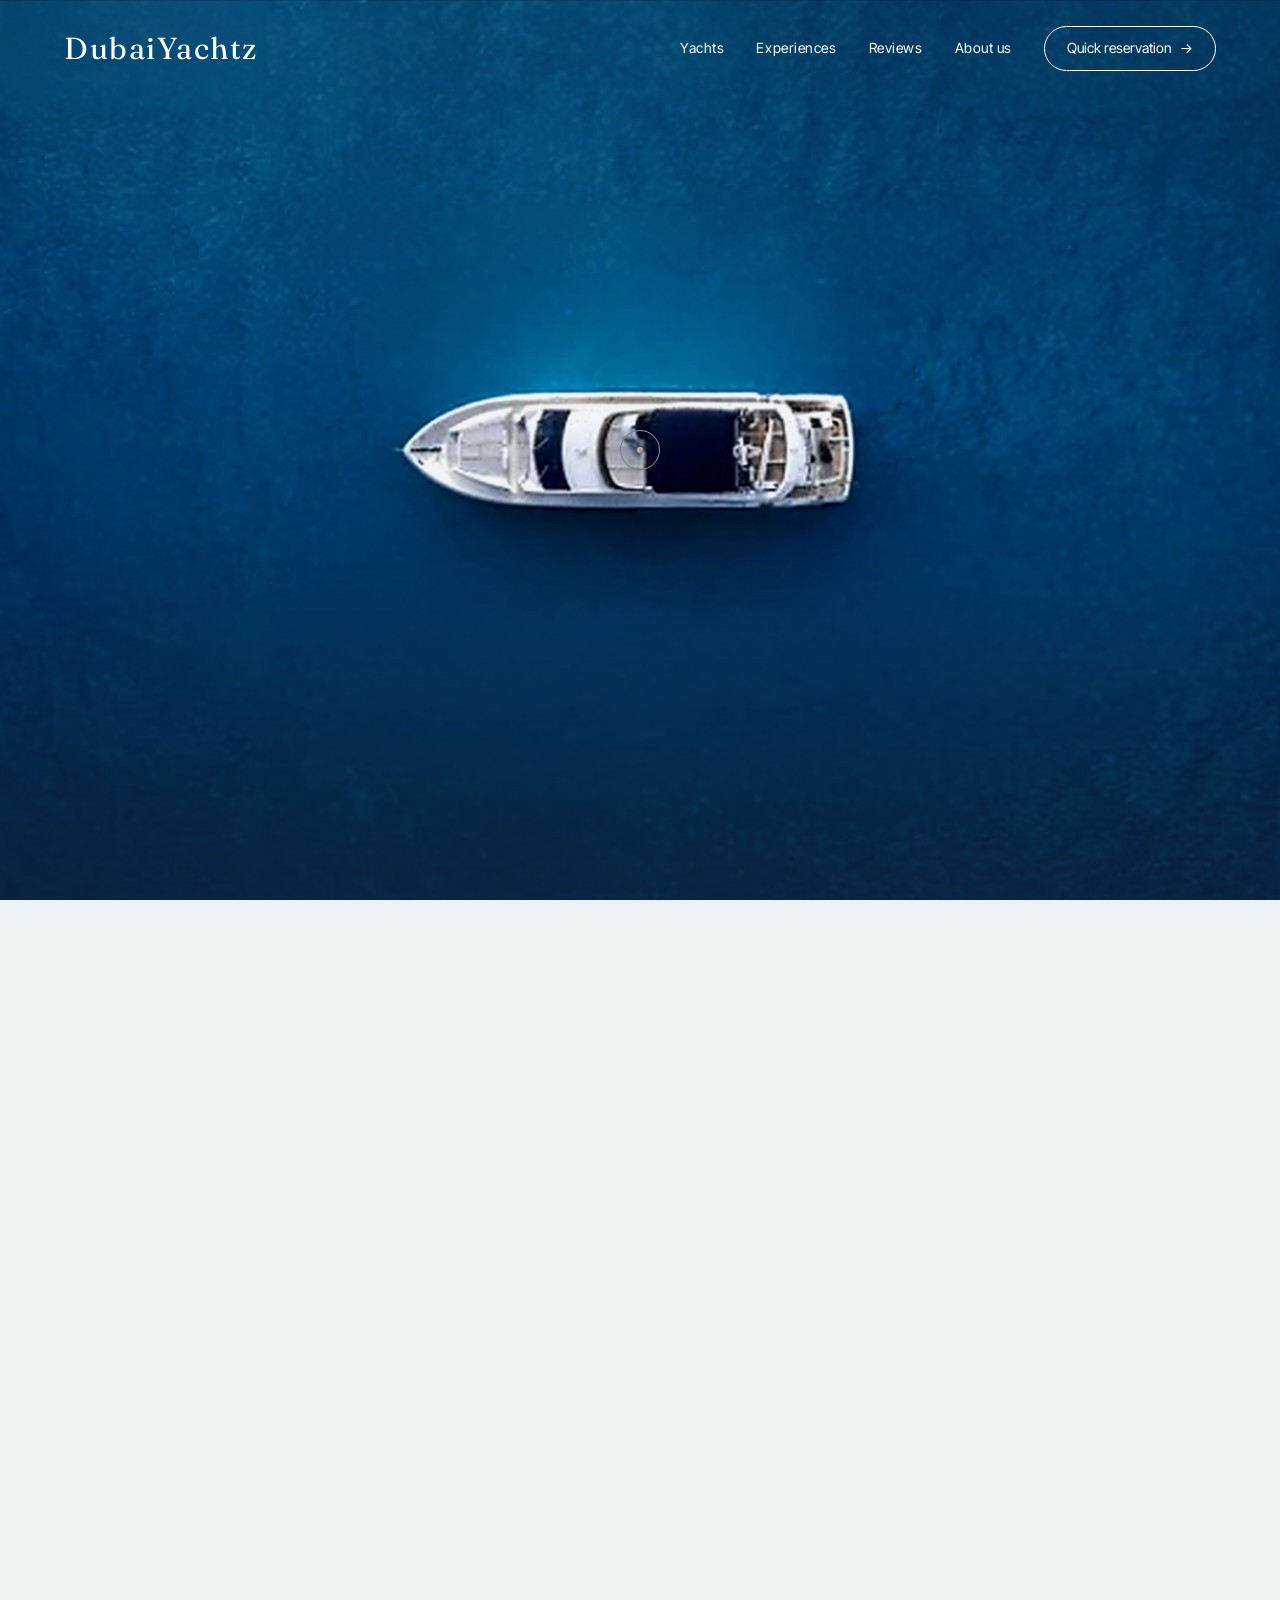
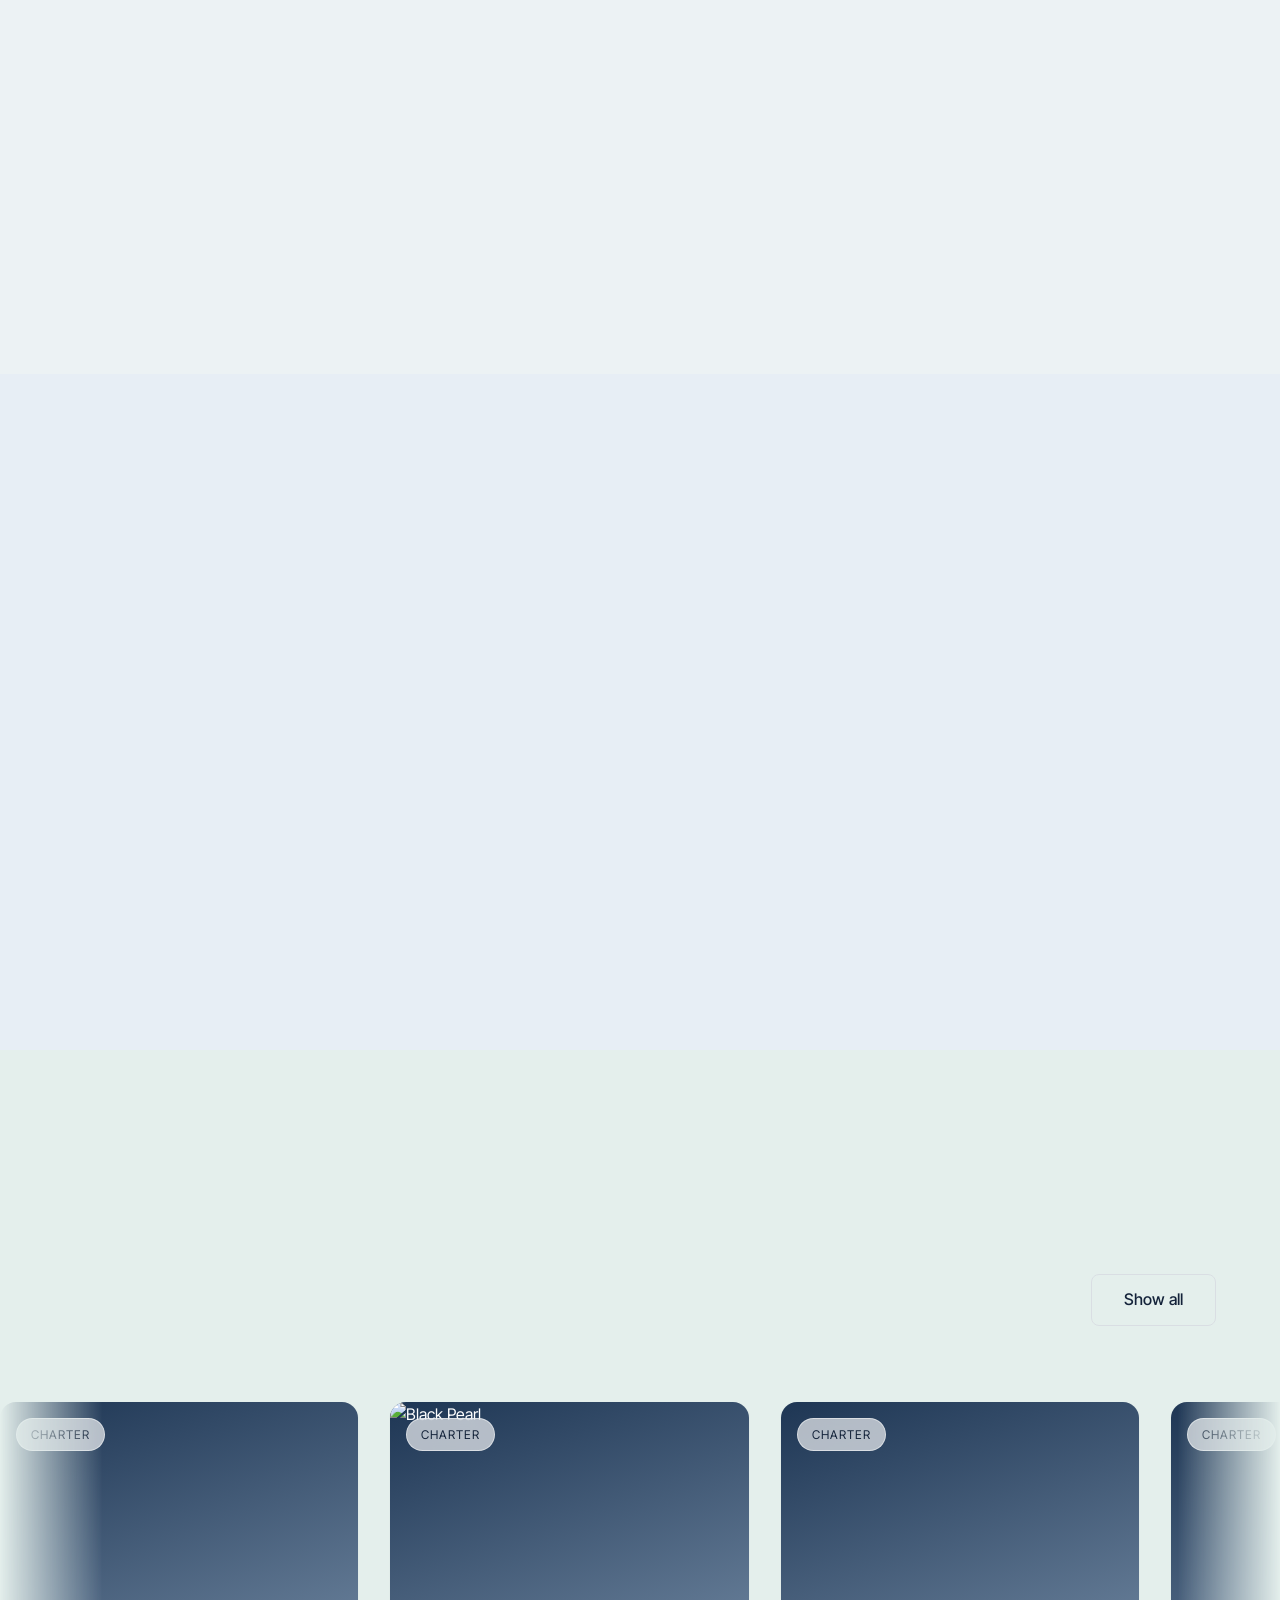
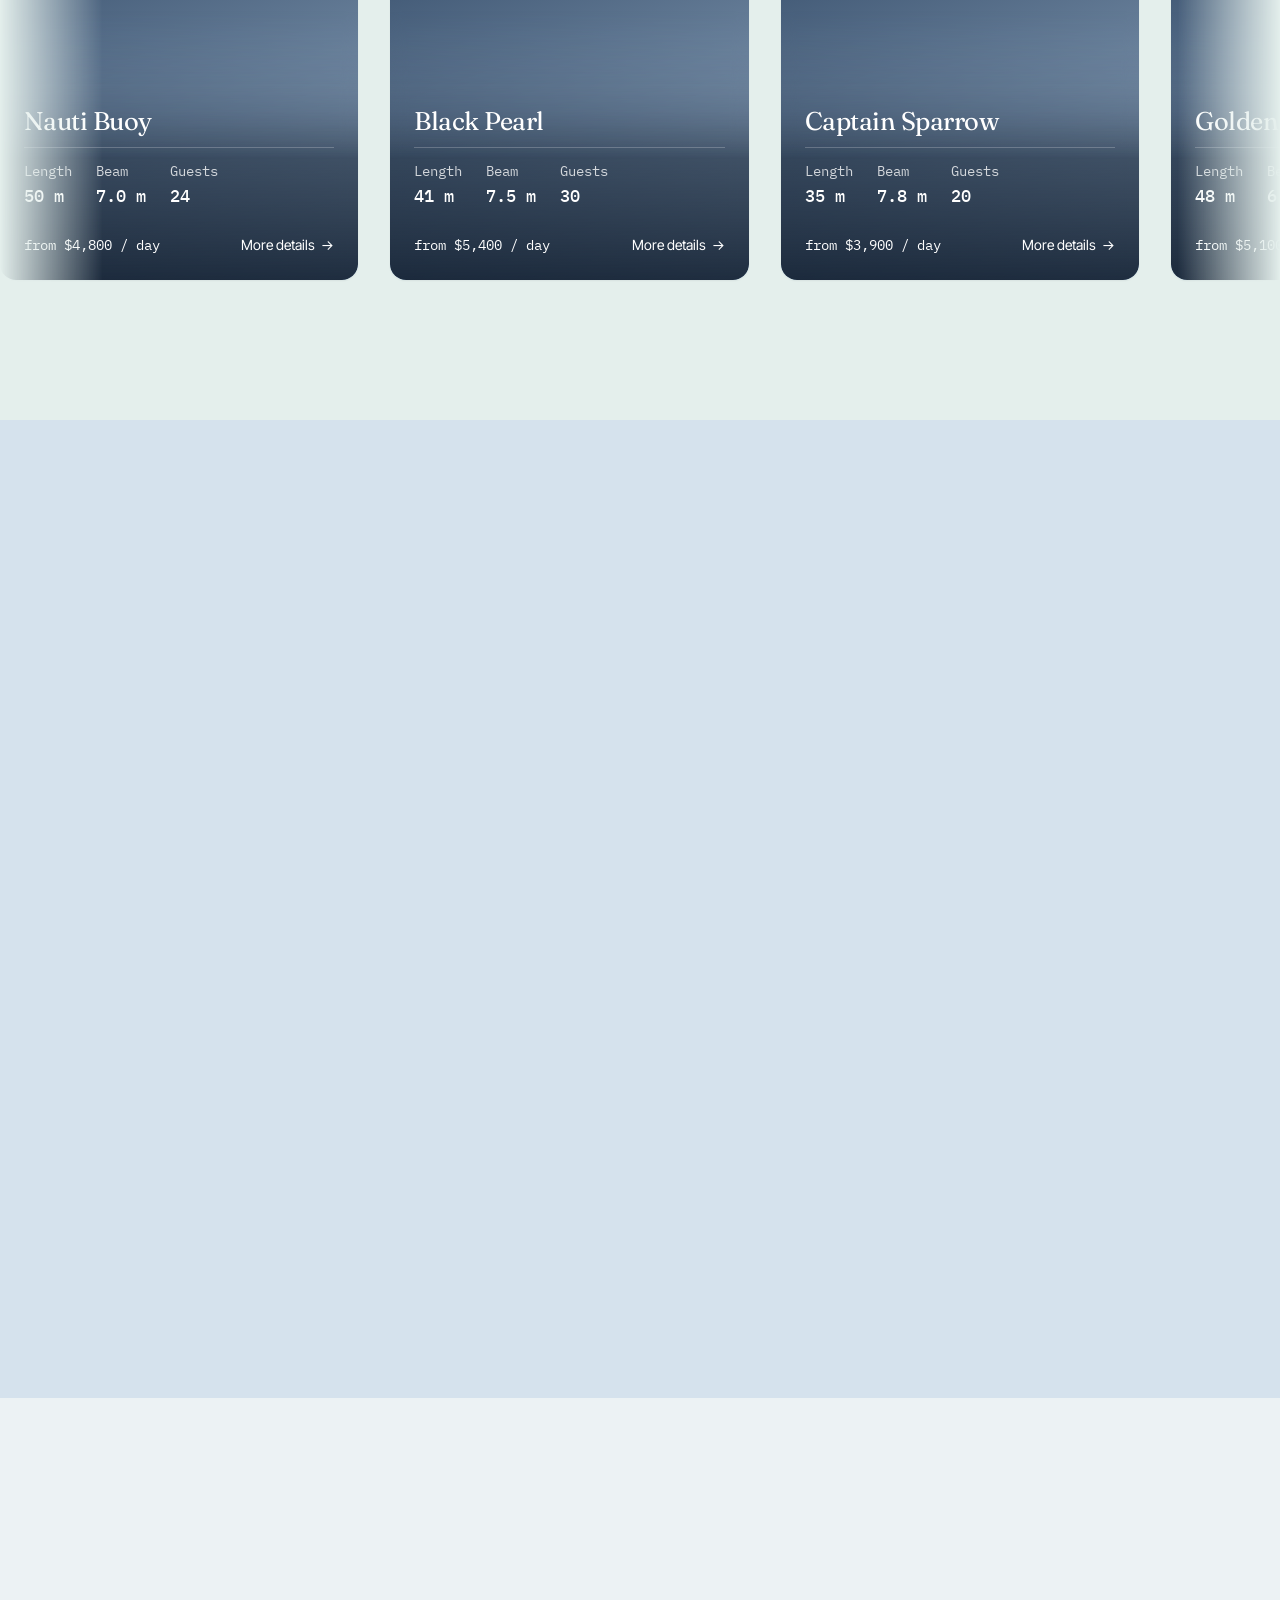
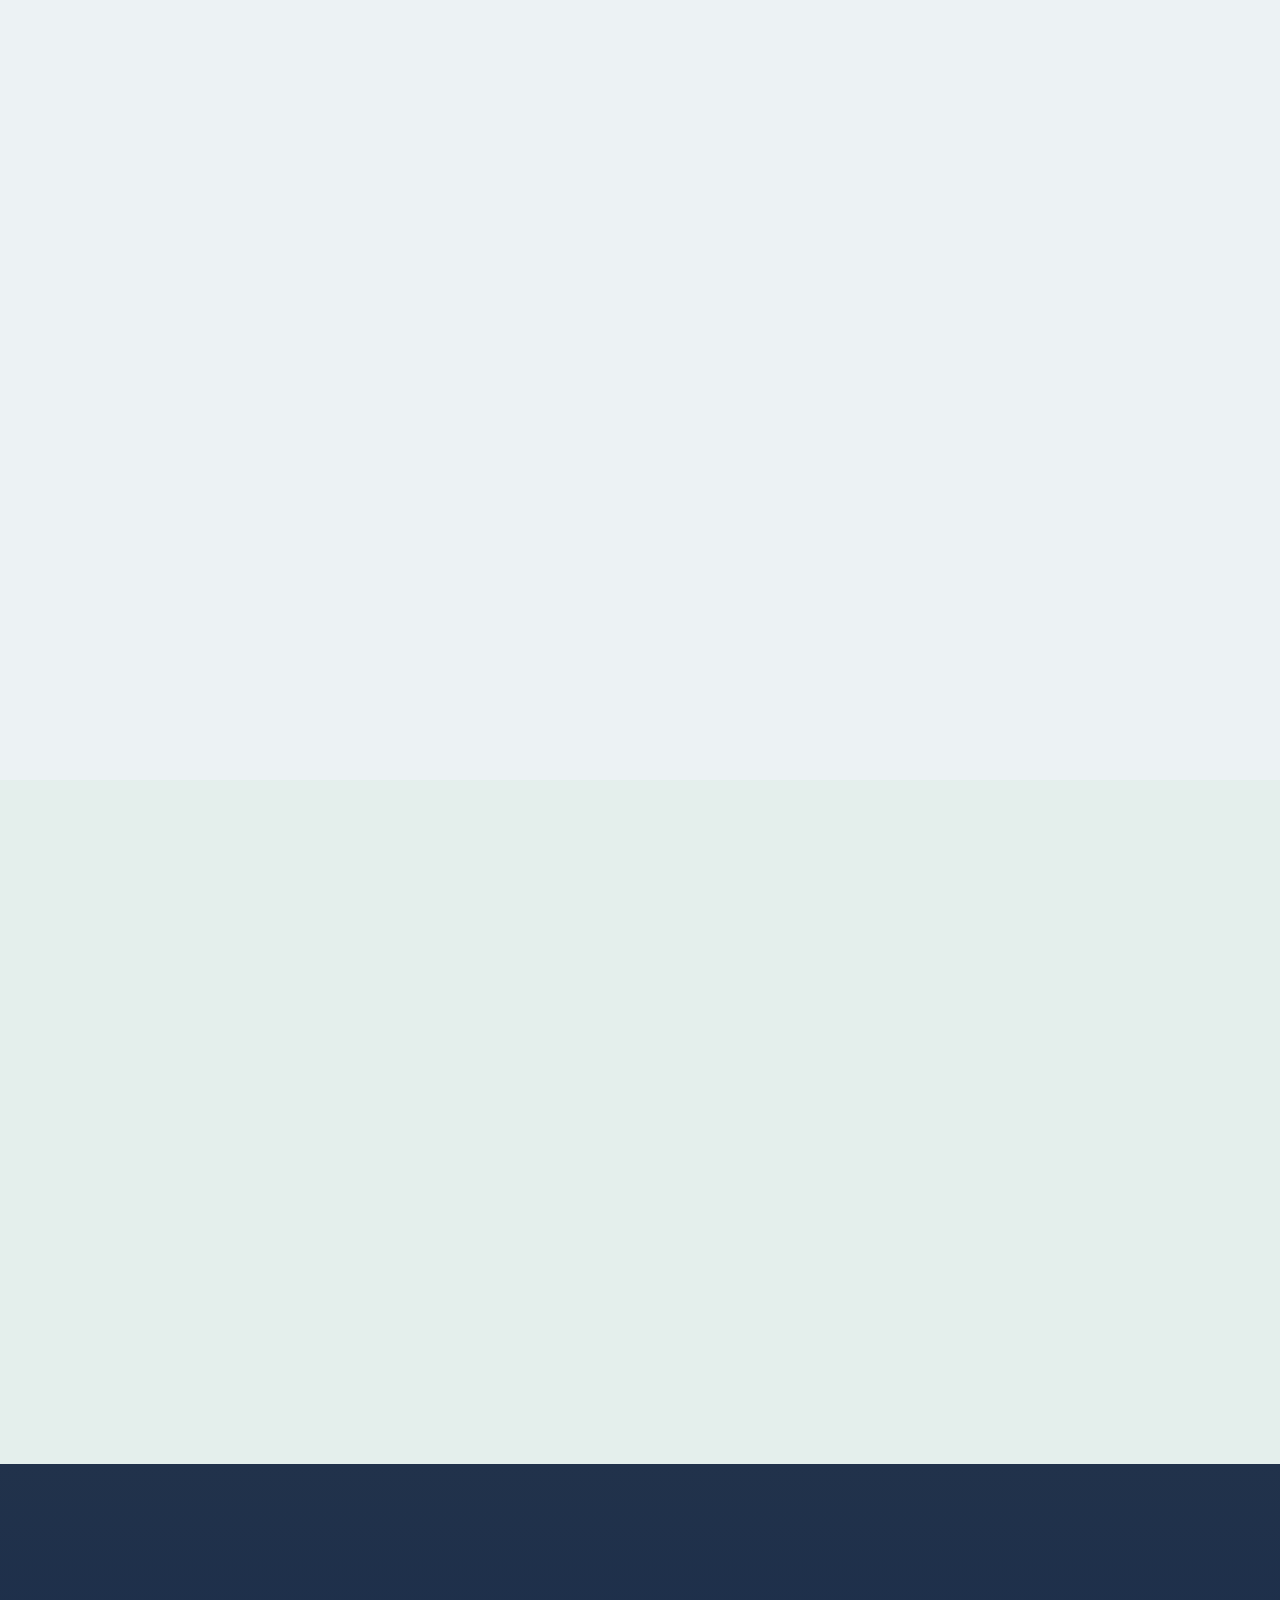
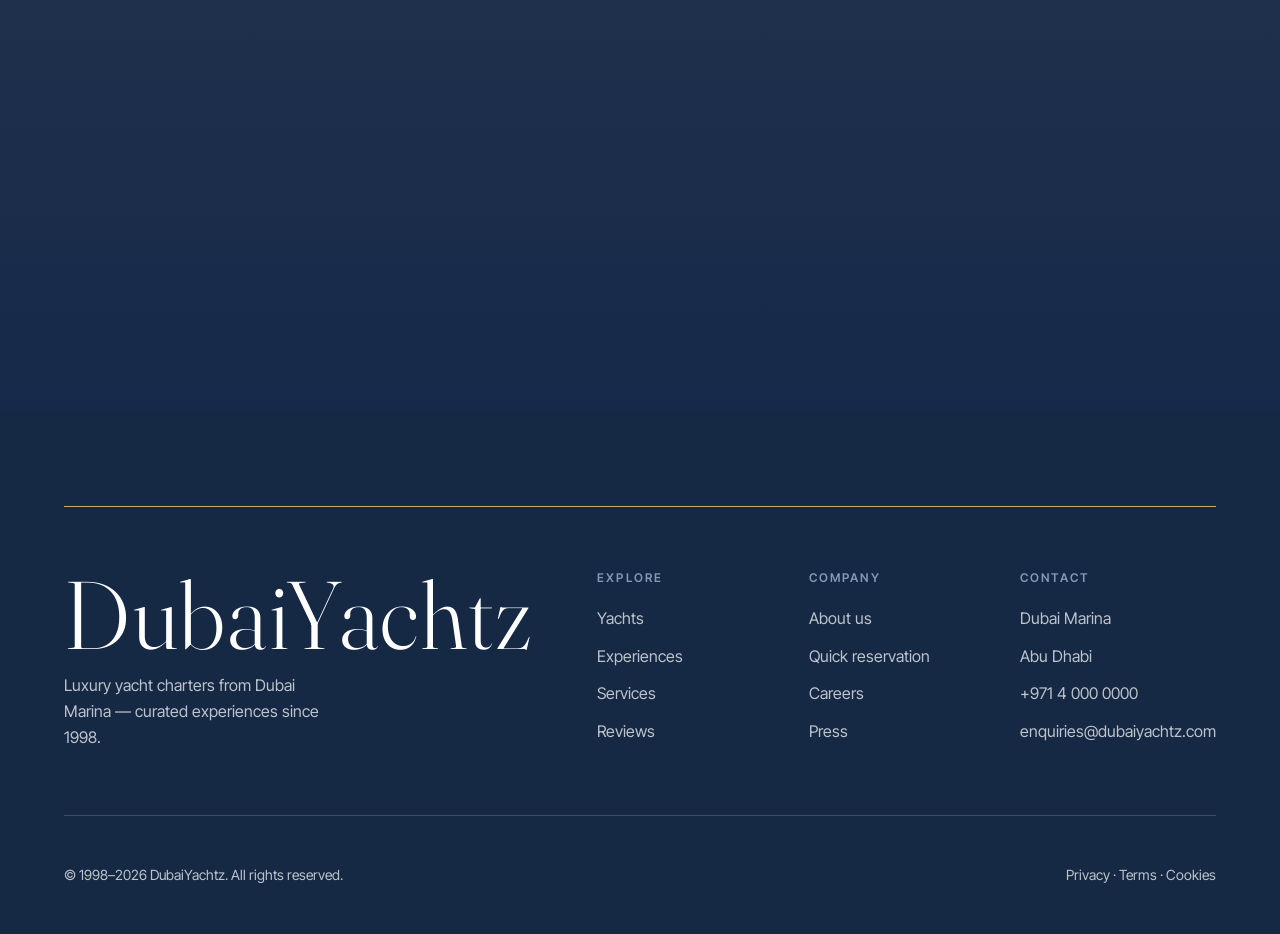
==== commit d72063bd: "Fleet marquee + Feature Flipper cards - Fleet: continuous seamless marquee (cloned cards, pause on h" ====
--- a/index.html
+++ b/index.html
@@ -8,7 +8,7 @@
 <link rel="preconnect" href="https://fonts.googleapis.com">
 <link rel="preconnect" href="https://fonts.gstatic.com" crossorigin>
 <link href="https://fonts.googleapis.com/css2?family=Fraunces:ital,opsz,wght@0,9..144,300;0,9..144,400;0,9..144,500;1,9..144,300&family=Inter+Tight:wght@400;500;600&family=IBM+Plex+Mono:wght@400;500&display=swap" rel="stylesheet">
-<link rel="stylesheet" href="assets/css/style.css?v=27">
+<link rel="stylesheet" href="assets/css/style.css?v=30">
 </head>
 <body class="is-loading">
 
@@ -81,22 +81,44 @@
   <section class="section-pad" id="features" style="background:var(--sec-powder)">
     <div class="container">
       <div class="features" data-stagger>
-        <article class="feature-card reveal" data-cursor="Read">
-          <img src="https://images.unsplash.com/photo-1617104678098-de229db51175?auto=format&fit=crop&w=900&q=80" alt="VIP service interior">
-          <div>
-            <p class="eyebrow eyebrow--invert"><span class="dot"></span>Premium</p>
-            <h3>Try our VIP service</h3>
-            <p>Private chef, dedicated concierge, and a tailored itinerary — begin your day exactly as you imagine it.</p>
-            <a href="yacht.html#inquiry" class="btn btn--invert magnetic">Read more</a>
-          </div>
-        </article>
-        <article class="feature-card reveal" data-cursor="Read">
-          <img src="https://images.unsplash.com/photo-1605281317010-fe5ffe798166?auto=format&fit=crop&w=900&q=80" alt="Book a tour">
-          <div>
-            <p class="eyebrow eyebrow--invert"><span class="dot"></span>Curated</p>
-            <h3>Book a tour you'll love</h3>
-            <p>Half-day, full-day, or overnight escapes across the Gulf — crafted by people who know these waters.</p>
-            <a href="yacht.html#inquiry" class="btn btn--invert magnetic">Read more</a>
+        <article class="feature-card flip reveal" data-cursor="Read">
+          <div class="flip__inner">
+            <div class="flip__face flip__front">
+              <img src="https://images.unsplash.com/photo-1617104678098-de229db51175?auto=format&fit=crop&w=900&q=80" alt="VIP service interior">
+              <div class="flip__content">
+                <p class="eyebrow eyebrow--invert"><span class="dot"></span>Premium</p>
+                <h3>Try our VIP service</h3>
+                <span class="flip__hint">Hover to explore <span aria-hidden="true">→</span></span>
+              </div>
+            </div>
+            <div class="flip__face flip__back">
+              <div class="flip__content">
+                <p class="eyebrow eyebrow--invert"><span class="dot"></span>Premium</p>
+                <h3>Try our VIP service</h3>
+                <p>Private chef, dedicated concierge, and a tailored itinerary — begin your day exactly as you imagine it.</p>
+                <a href="yacht.html#inquiry" class="btn btn--invert magnetic">Read more</a>
+              </div>
+            </div>
+          </div>
+        </article>
+        <article class="feature-card flip reveal" data-cursor="Read">
+          <div class="flip__inner">
+            <div class="flip__face flip__front">
+              <img src="https://images.unsplash.com/photo-1605281317010-fe5ffe798166?auto=format&fit=crop&w=900&q=80" alt="Book a tour">
+              <div class="flip__content">
+                <p class="eyebrow eyebrow--invert"><span class="dot"></span>Curated</p>
+                <h3>Book a tour you'll love</h3>
+                <span class="flip__hint">Hover to explore <span aria-hidden="true">→</span></span>
+              </div>
+            </div>
+            <div class="flip__face flip__back">
+              <div class="flip__content">
+                <p class="eyebrow eyebrow--invert"><span class="dot"></span>Curated</p>
+                <h3>Book a tour you'll love</h3>
+                <p>Half-day, full-day, or overnight escapes across the Gulf — crafted by people who know these waters.</p>
+                <a href="yacht.html#inquiry" class="btn btn--invert magnetic">Read more</a>
+              </div>
+            </div>
           </div>
         </article>
       </div>
@@ -266,6 +288,6 @@
 <script src="https://cdnjs.cloudflare.com/ajax/libs/gsap/3.12.5/ScrollTrigger.min.js"></script>
 <script src="https://unpkg.com/lenis@1.1.13/dist/lenis.min.js"></script>
 <!-- APP -->
-<script src="assets/js/main.js?v=9"></script>
+<script src="assets/js/main.js?v=10"></script>
 </body>
 </html>
--- a/assets/css/style.css
+++ b/assets/css/style.css
@@ -239,11 +239,14 @@
 .fleet{background:var(--sec-mint);overflow:hidden}
 .fleet__head{display:flex;justify-content:space-between;align-items:flex-end;flex-wrap:wrap;gap:var(--space-5);margin-bottom:var(--space-8)}
 .fleet__head h2{font-size:var(--fs-h2);max-width:14ch}
-.fleet__track-wrap{overflow-x:auto;overflow-y:hidden;-webkit-overflow-scrolling:touch;
-  scrollbar-width:none;scroll-snap-type:x proximity;cursor:grab}
-.fleet__track-wrap::-webkit-scrollbar{display:none}
-.fleet__track-wrap:active{cursor:grabbing}
-.fleet__track{display:flex;gap:var(--space-6);padding-inline:var(--gutter);padding-block:var(--space-3)}
+/* continuous marquee with soft edge fades for breathing room on both sides */
+.fleet__track-wrap{overflow:hidden;
+  -webkit-mask-image:linear-gradient(90deg,transparent 0,#000 8%,#000 92%,transparent 100%);
+  mask-image:linear-gradient(90deg,transparent 0,#000 8%,#000 92%,transparent 100%)}
+.fleet__track{display:flex;width:max-content;padding-block:var(--space-3);
+  animation:fleet-marquee 50s linear infinite}
+.fleet__track-wrap:hover .fleet__track,.fleet__track-wrap:focus-within .fleet__track{animation-play-state:paused}
+@keyframes fleet-marquee{from{transform:translateX(0)}to{transform:translateX(-50%)}}
 .yacht-card{flex:0 0 clamp(260px,28vw,380px);scroll-snap-align:start;background:var(--white);border-radius:var(--radius-lg);
   overflow:hidden;box-shadow:var(--elev-1)}
 .yacht-card__media{position:relative;aspect-ratio:4/3;overflow:hidden;background:var(--sky-100)}
@@ -262,7 +265,7 @@
 .yacht-card__price{font-family:var(--font-mono);font-size:var(--fs-small);color:var(--text-strong)}
 .yacht-card__link{font-size:var(--fs-small);color:var(--ocean-500);display:inline-flex;gap:6px;align-items:center}
 /* FLEET cards only: full-image with text overlaid at the bottom + blur gradient */
-.fleet .yacht-card{position:relative;display:flex;align-items:flex-end;aspect-ratio:3/4;color:#fff;background:none}
+.fleet .yacht-card{position:relative;display:flex;align-items:flex-end;aspect-ratio:3/4;color:#fff;background:none;margin-right:var(--space-6)}
 .fleet .yacht-card__media{position:absolute;inset:0;aspect-ratio:auto}
 .fleet .yacht-card__body{position:relative;z-index:2;width:100%;padding:var(--space-6) var(--space-5) var(--space-5);isolation:isolate}
 .fleet .yacht-card__body::before{content:"";position:absolute;inset:-64px 0 0 0;z-index:-1;
@@ -275,12 +278,9 @@
 .fleet .yacht-card__price{color:#fff}
 .fleet .yacht-card__link{color:#fff}
 .fleet__progress{display:none}
-/* Mobile: fleet becomes a native swipe carousel (no desktop pin) */
+/* Mobile: keep the continuous marquee, just size the cards smaller */
 @media(max-width:768px){
-  .fleet__track-wrap{overflow-x:auto;-webkit-overflow-scrolling:touch;scroll-snap-type:x proximity;scrollbar-width:none}
-  .fleet__track-wrap::-webkit-scrollbar{display:none}
-  .fleet__track{transform:none!important;padding-bottom:var(--space-2)}
-  .yacht-card{flex-basis:min(80vw,360px);scroll-snap-align:start}
+  .fleet .yacht-card{flex-basis:min(78vw,340px)}
   .fleet__progress{display:none}
 }
 
@@ -483,6 +483,24 @@
 .feature-card>*{position:relative;z-index:2}
 .feature-card h3{font-family:var(--font-display);font-weight:400;font-size:var(--fs-h3)}
 .feature-card p{color:var(--text-invert-muted);max-width:36ch;margin:var(--space-3) 0 var(--space-5)}
+/* Feature Flipper: 3D flip to reveal details on hover/focus */
+.feature-card.flip{padding:0;display:block;overflow:visible;background:none;box-shadow:none;
+  min-height:clamp(360px,34vw,420px);perspective:1600px}
+.feature-card.flip::after{display:none}
+.flip__inner{position:relative;width:100%;min-height:inherit;transform-style:preserve-3d;
+  transition:transform 1s var(--ease-luxury)}
+.feature-card.flip:hover .flip__inner,.feature-card.flip:focus-within .flip__inner{transform:rotateY(180deg)}
+.flip__face{position:absolute;inset:0;border-radius:var(--radius-lg);overflow:hidden;
+  -webkit-backface-visibility:hidden;backface-visibility:hidden;display:flex;align-items:flex-end;box-shadow:var(--elev-2)}
+.flip__front img{position:absolute;inset:0;width:100%;height:100%;object-fit:cover;z-index:0}
+.flip__front::after{content:"";position:absolute;inset:0;z-index:1;background:linear-gradient(180deg,rgba(14,27,44,.15),rgba(14,27,44,.82))}
+.flip__back{transform:rotateY(180deg);background:linear-gradient(155deg,var(--sec-navy),var(--sec-deep));align-items:center}
+.flip__content{position:relative;z-index:2;width:100%;padding:var(--space-7);color:#fff}
+.flip__content h3{font-family:var(--font-display);font-weight:400;font-size:var(--fs-h3);margin:var(--space-2) 0 0}
+.flip__back .flip__content h3{margin-bottom:var(--space-3)}
+.flip__back .flip__content p{color:var(--text-invert-muted);max-width:36ch;margin:0 0 var(--space-5)}
+.flip__hint{display:inline-block;margin-top:var(--space-4);font-size:var(--fs-small);letter-spacing:.04em;color:rgba(255,255,255,.82)}
+.feature-card.flip:hover,.feature-card.flip:focus-within{transform:none}
 
 /* ---------- SERVICES ("We sell memories") ---------- */
 .services{display:grid;gap:var(--space-6);grid-template-columns:1fr}
@@ -539,7 +557,7 @@
   50%{transform:scale(1.13) translate(-1.6%,-1.1%)}
   100%{transform:scale(1.06) translate(0,0)}
 }
-.yacht-card__media img,.service-card .media img,.feature-card>img,.cat>img,
+.yacht-card__media img,.service-card .media img,.flip__front img,.cat>img,
 .photoband figure img,.gallery__item img,.story__media img,.feature-row__media img{
   animation:kenburns 24s ease-in-out infinite;will-change:transform}
 /* desync so they don't drift in lockstep */
@@ -564,6 +582,14 @@
   .reveal{opacity:1;transform:none}
   .hero__scroll .bar::after{display:none}
   .feature-card:hover,.service-card:hover,.yacht-card:hover,.cat:hover,.review:hover,.photoband figure:hover,.gallery__item:hover{transform:none}
-  .yacht-card__media img,.service-card .media img,.feature-card>img,.cat>img,.photoband figure img,.gallery__item img,.story__media img,.feature-row__media img{animation:none;transform:none}
+  .yacht-card__media img,.service-card .media img,.flip__front img,.cat>img,.photoband figure img,.gallery__item img,.story__media img,.feature-row__media img{animation:none;transform:none}
   .features:hover>.reveal:not(:hover),.services:hover>.reveal:not(:hover),.reviews:hover>.reveal:not(:hover),.cats__grid:hover>.reveal:not(:hover),.photoband:hover>.reveal:not(:hover){opacity:1}
-}
+  /* fleet: no marquee — static scrollable row */
+  .fleet__track{animation:none;transform:none;padding-inline:var(--gutter)}
+  .fleet__track-wrap{overflow-x:auto;overflow-y:hidden;-webkit-mask-image:none;mask-image:none}
+  /* flip cards: no 3D — cross-fade the back instead */
+  .feature-card.flip .flip__inner{transform:none!important}
+  .flip__face{-webkit-backface-visibility:visible;backface-visibility:visible}
+  .flip__back{transform:none;opacity:0;transition:opacity .25s ease}
+  .feature-card.flip:hover .flip__back,.feature-card.flip:focus-within .flip__back{opacity:1}
+}
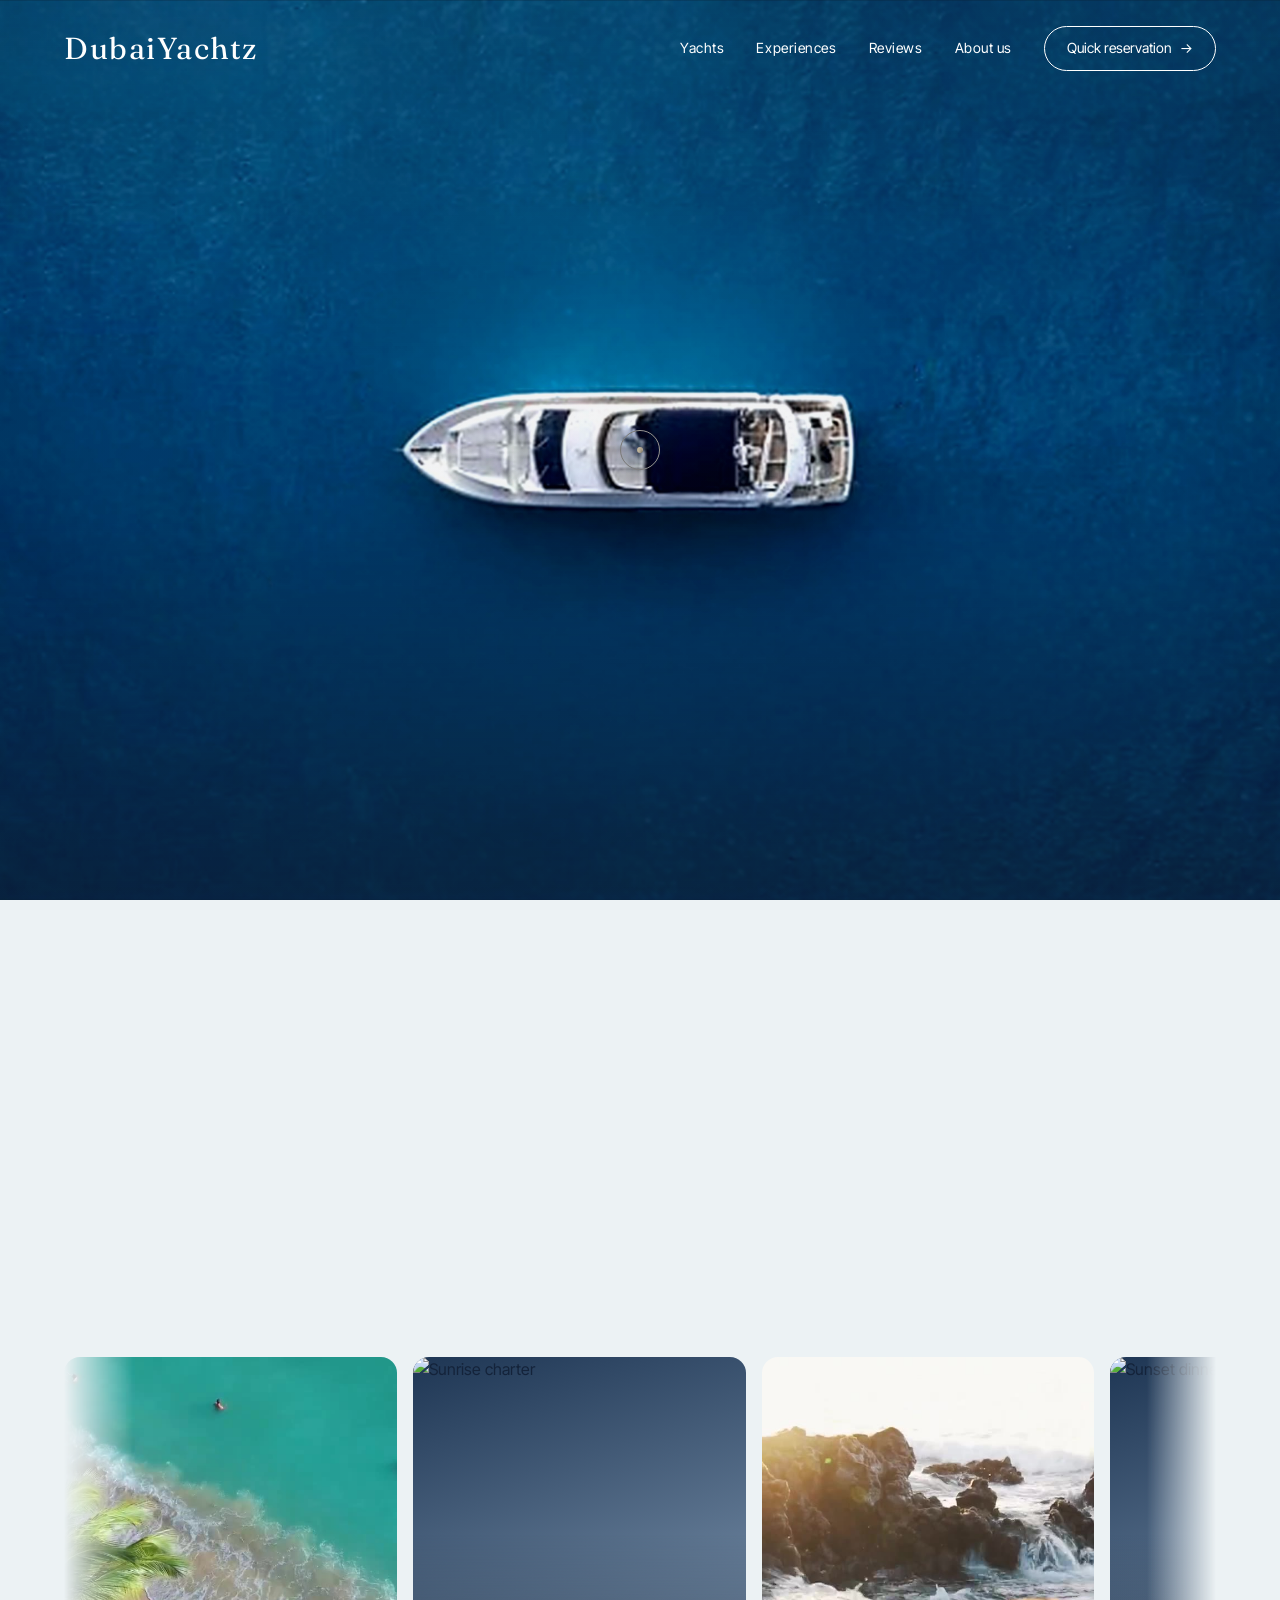
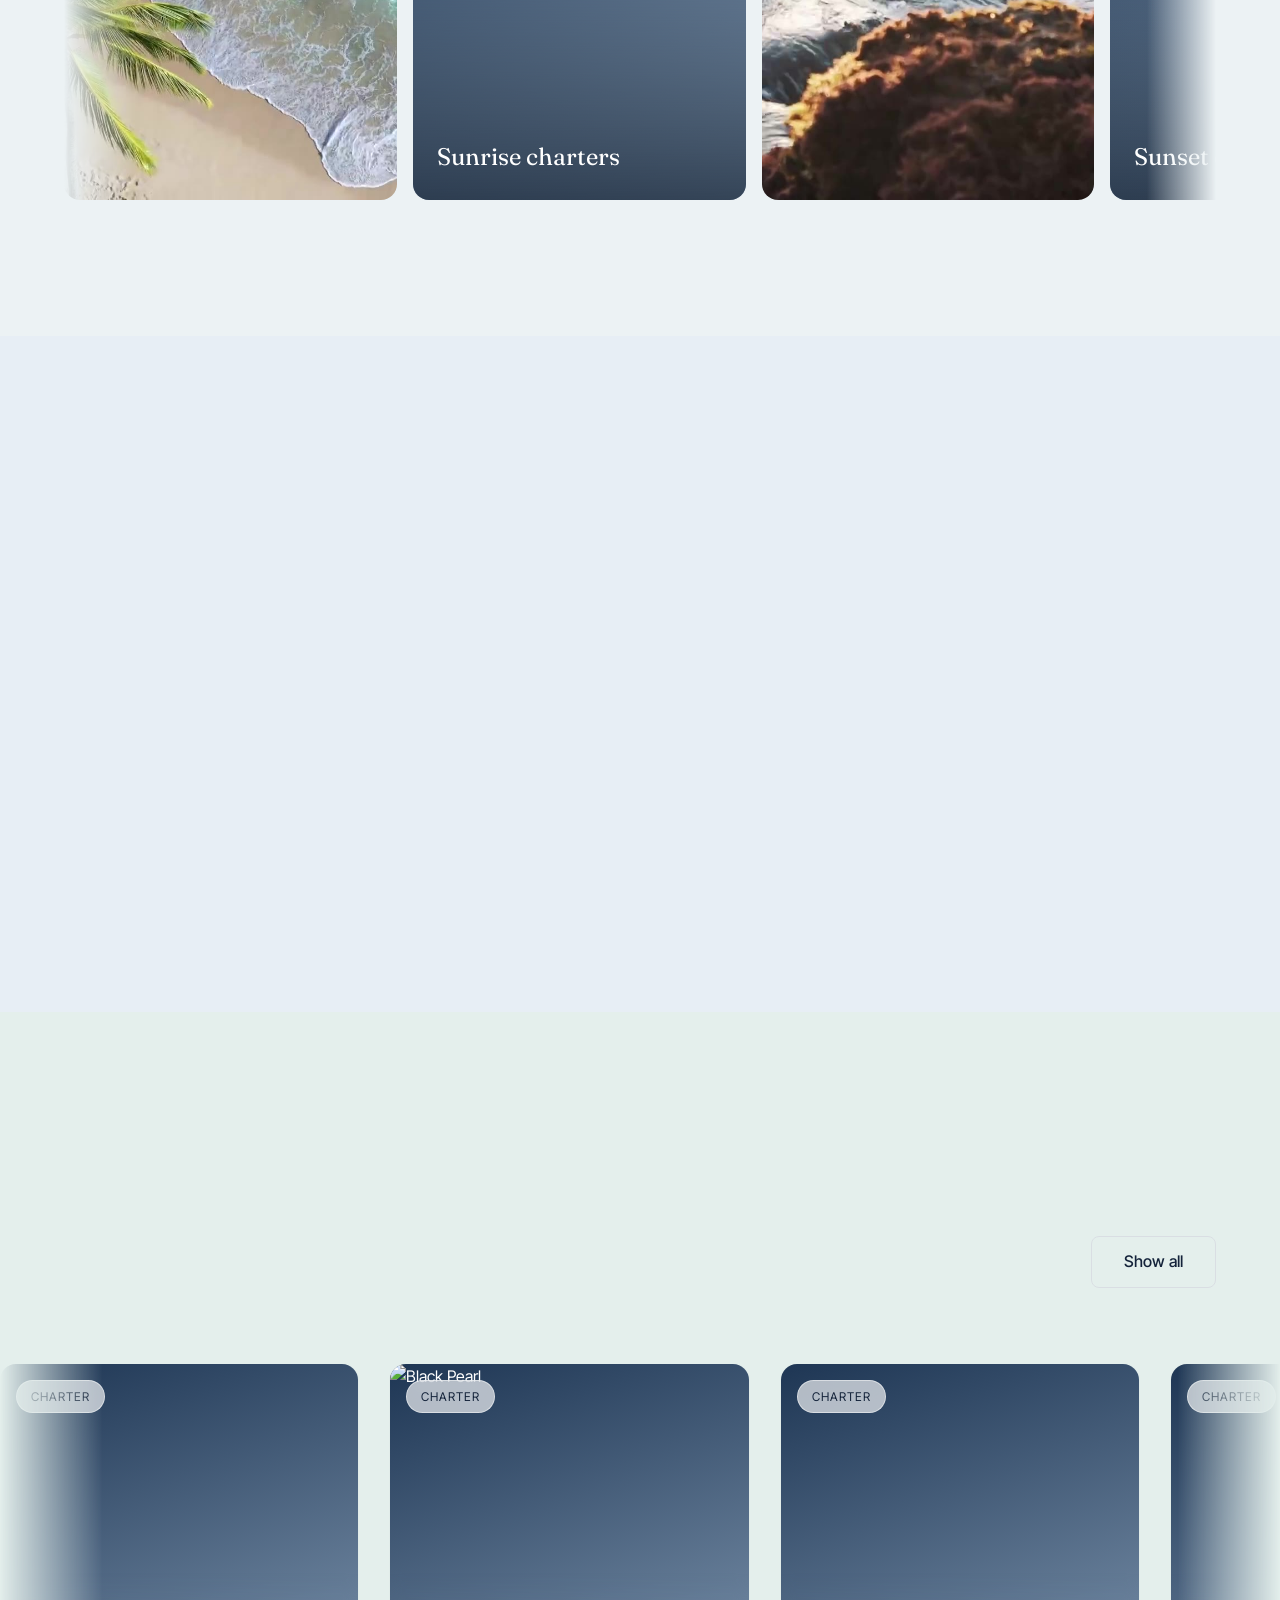
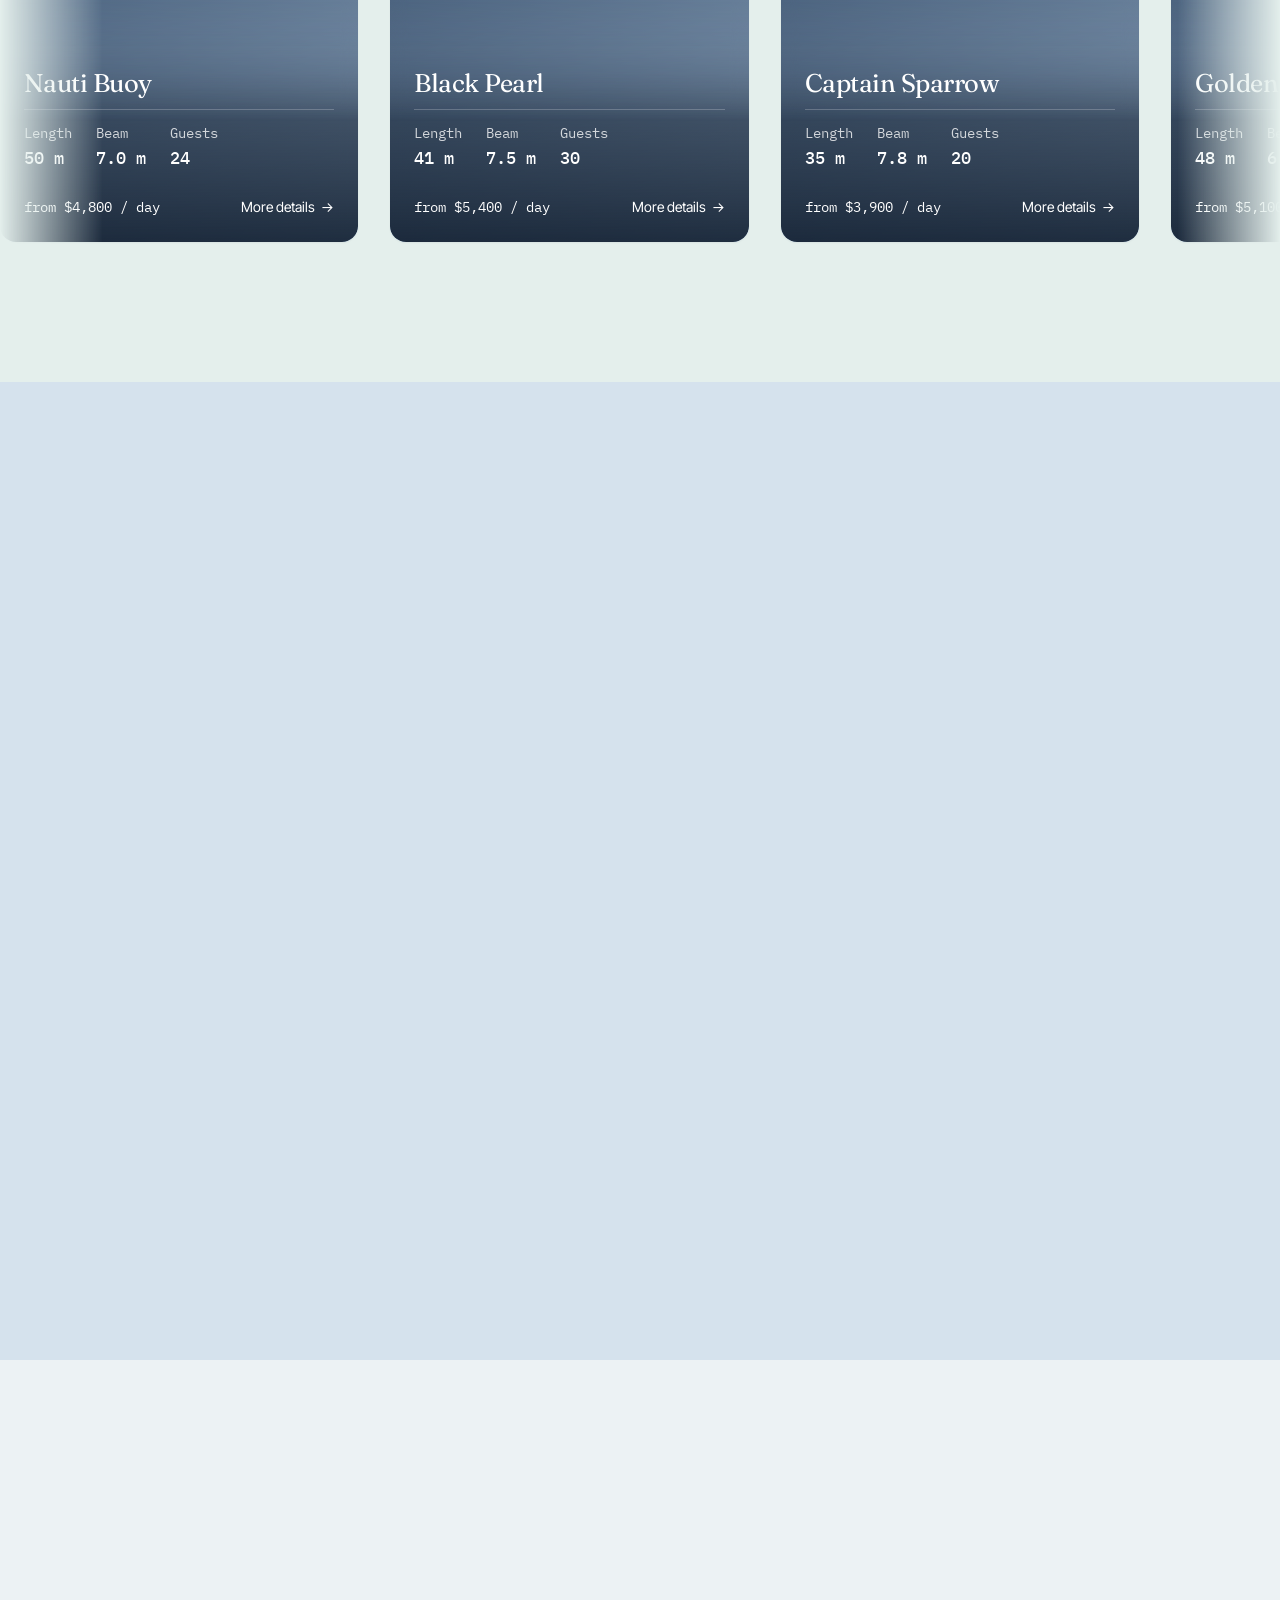
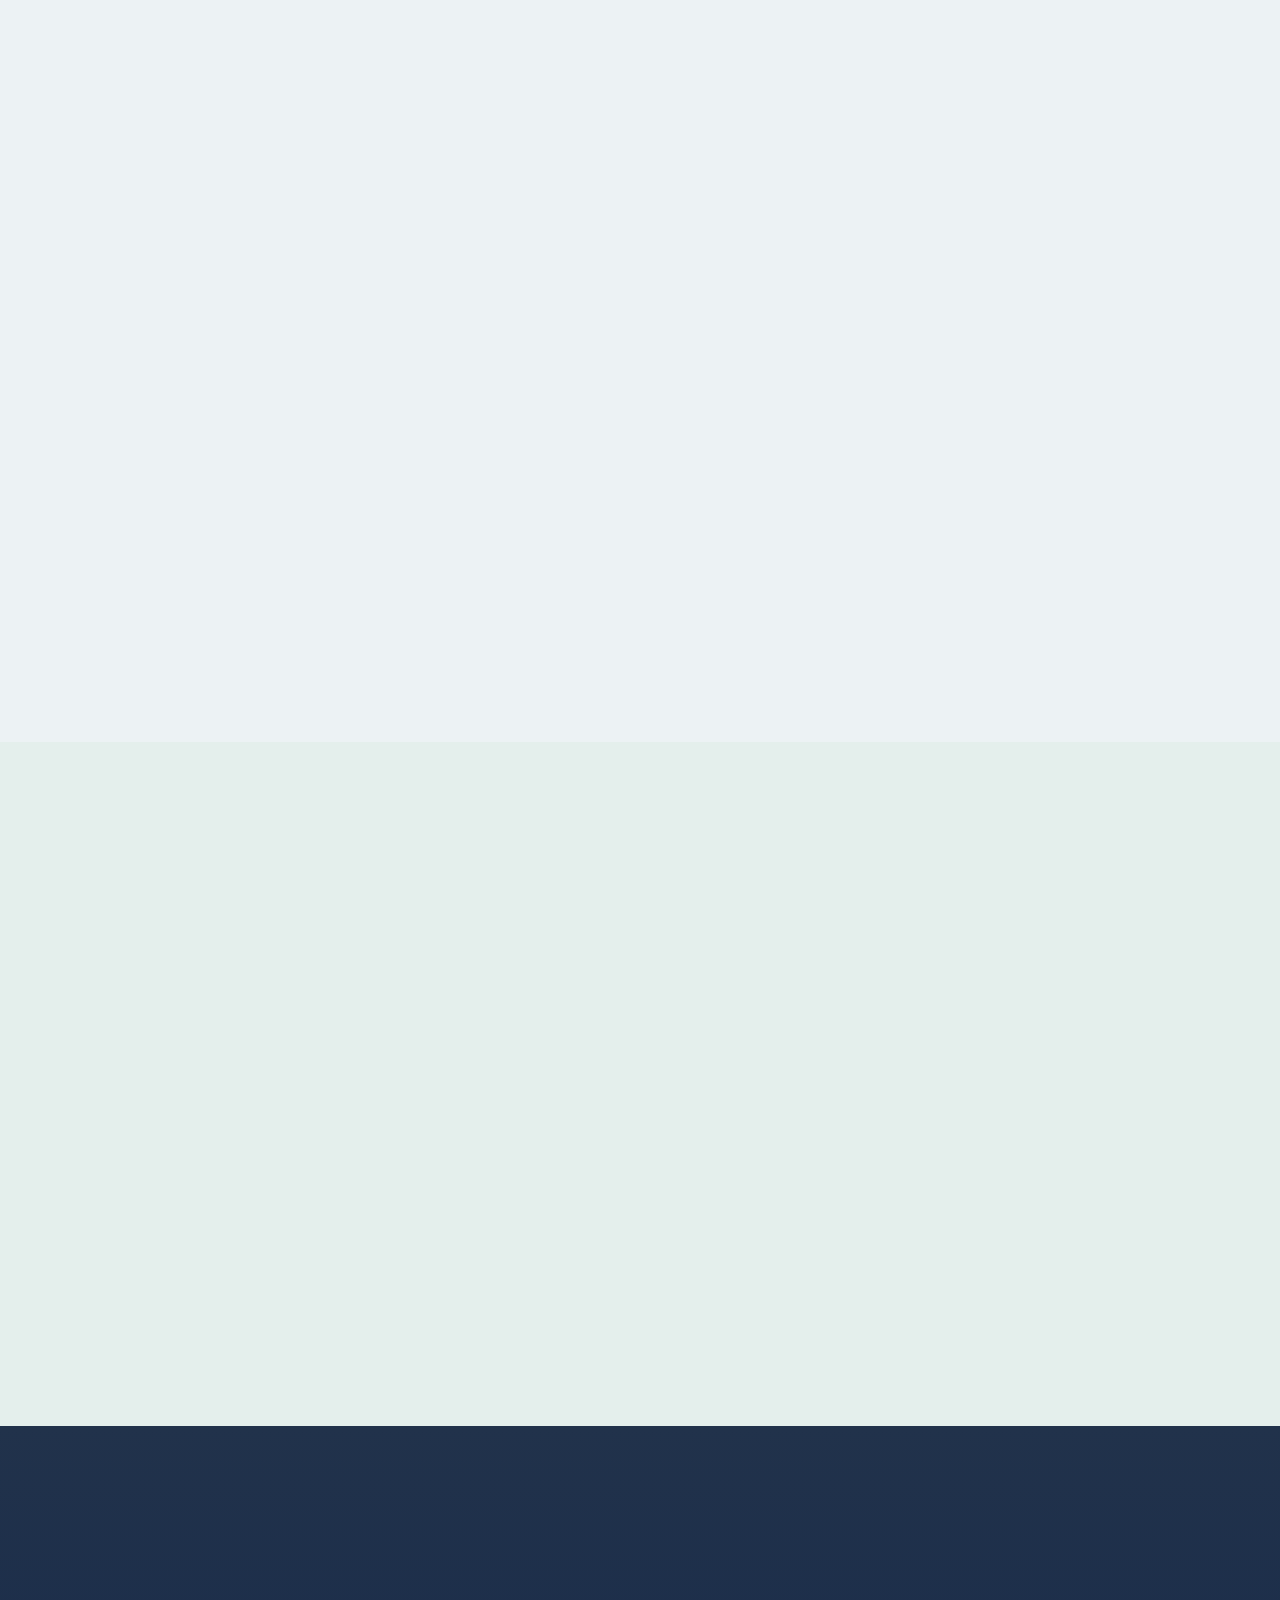
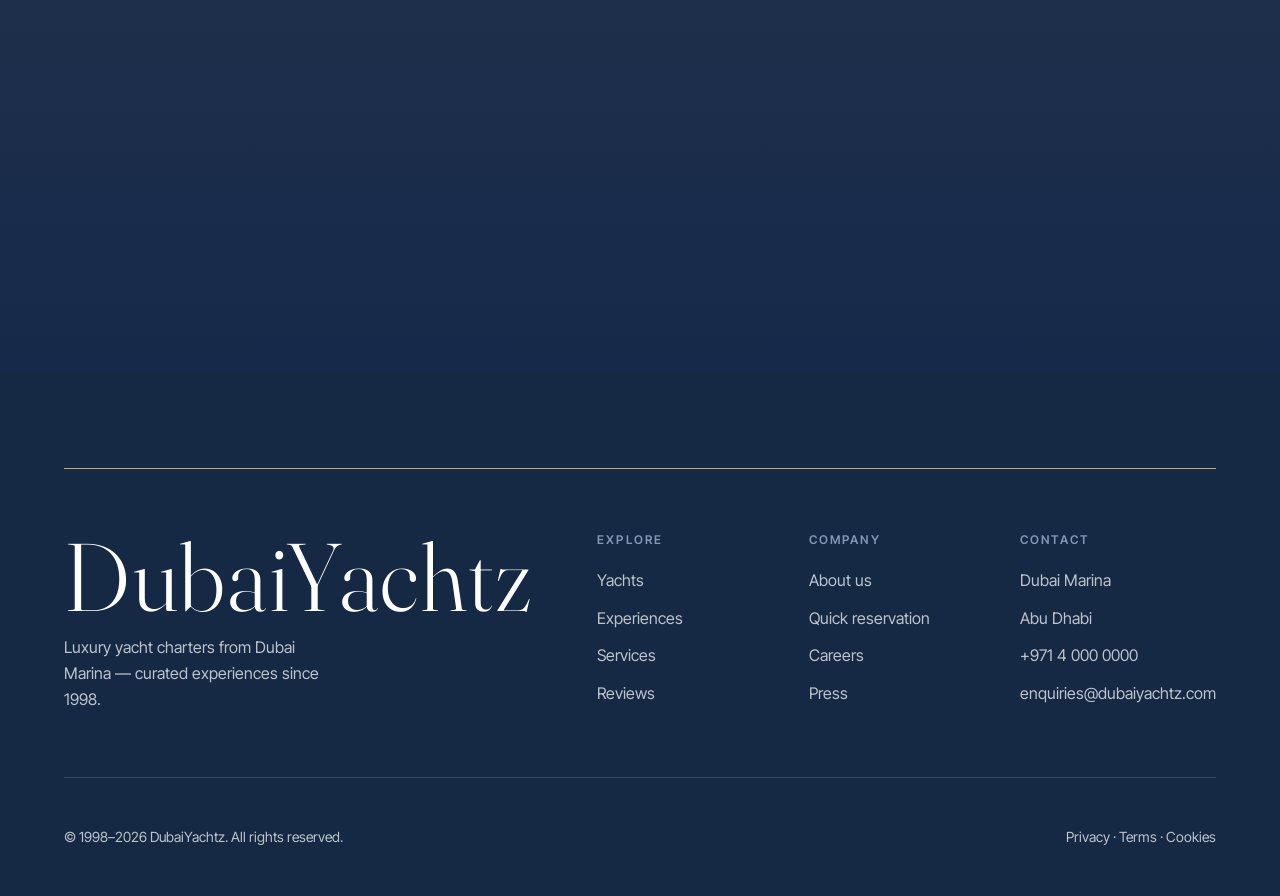
==== commit 19cef6a0: "Experience band: continuous marquee with alternating video/text cards - Photo band scrolls as a seam" ====
--- a/index.html
+++ b/index.html
@@ -8,7 +8,7 @@
 <link rel="preconnect" href="https://fonts.googleapis.com">
 <link rel="preconnect" href="https://fonts.gstatic.com" crossorigin>
 <link href="https://fonts.googleapis.com/css2?family=Fraunces:ital,opsz,wght@0,9..144,300;0,9..144,400;0,9..144,500;1,9..144,300&family=Inter+Tight:wght@400;500;600&family=IBM+Plex+Mono:wght@400;500&display=swap" rel="stylesheet">
-<link rel="stylesheet" href="assets/css/style.css?v=30">
+<link rel="stylesheet" href="assets/css/style.css?v=32">
 </head>
 <body class="is-loading">
 
@@ -69,10 +69,15 @@
         <h2 class="serif">Experience Dubai from the water</h2>
         <p>From sunrise cruises along the coastline to private sunset dinners under the skyline — every voyage is composed around you.</p>
       </div>
-      <div class="photoband" data-stagger>
-        <figure class="reveal"><img src="https://images.unsplash.com/photo-1567899378494-47b22a2ae96a?auto=format&fit=crop&w=800&q=80" alt="Sunrise charter"><figcaption>Sunrise charters</figcaption></figure>
-        <figure class="reveal"><img src="https://images.unsplash.com/photo-1593351415075-3bac9f45c877?auto=format&fit=crop&w=800&q=80" alt="Sunset dinner cruise"><figcaption>Sunset dinners</figcaption></figure>
-        <figure class="reveal"><img src="https://images.unsplash.com/photo-1505142468610-359e7d316be0?auto=format&fit=crop&w=800&q=80" alt="Island escape"><figcaption>Island escapes</figcaption></figure>
+      <div class="photoband">
+        <div class="photoband__track">
+          <figure class="pb-video"><video src="assets/video/island-cove.mp4" poster="assets/video/island-cove-poster.jpg" muted loop playsinline preload="metadata"></video></figure>
+          <figure><img src="https://images.unsplash.com/photo-1567899378494-47b22a2ae96a?auto=format&fit=crop&w=800&q=80" alt="Sunrise charter"><figcaption>Sunrise charters</figcaption></figure>
+          <figure class="pb-video"><video src="assets/video/golden-coast.mp4" poster="assets/video/golden-coast-poster.jpg" muted loop playsinline preload="metadata"></video></figure>
+          <figure><img src="https://images.unsplash.com/photo-1593351415075-3bac9f45c877?auto=format&fit=crop&w=800&q=80" alt="Sunset dinner cruise"><figcaption>Sunset dinners</figcaption></figure>
+          <figure class="pb-video"><video src="assets/video/ocean-waves.mp4" poster="assets/video/ocean-waves-poster.jpg" muted loop playsinline preload="metadata"></video></figure>
+          <figure><img src="https://images.unsplash.com/photo-1505142468610-359e7d316be0?auto=format&fit=crop&w=800&q=80" alt="Island escape"><figcaption>Island escapes</figcaption></figure>
+        </div>
       </div>
     </div>
   </section>
@@ -288,6 +293,6 @@
 <script src="https://cdnjs.cloudflare.com/ajax/libs/gsap/3.12.5/ScrollTrigger.min.js"></script>
 <script src="https://unpkg.com/lenis@1.1.13/dist/lenis.min.js"></script>
 <!-- APP -->
-<script src="assets/js/main.js?v=10"></script>
+<script src="assets/js/main.js?v=12"></script>
 </body>
 </html>
--- a/assets/css/style.css
+++ b/assets/css/style.css
@@ -465,12 +465,20 @@
 .section-head p{color:var(--text-muted);max-width:48ch;margin-top:var(--space-4)}
 
 /* ---------- PHOTO BAND ---------- */
-.photoband{display:grid;gap:var(--space-4);grid-template-columns:1fr}
-@media(min-width:768px){.photoband{grid-template-columns:repeat(3,1fr)}}
-.photoband figure{position:relative;border-radius:var(--radius-lg);overflow:hidden;aspect-ratio:3/4;background:linear-gradient(160deg,var(--ocean-700),var(--sky-300))}
-.photoband img{width:100%;height:100%;object-fit:cover;transition:transform var(--dur-cinematic) var(--ease-luxury)}
-.photoband figure:hover img{transform:scale(1.06)}
+/* continuous marquee (FlowMarquee-style) with soft edge fades */
+.photoband{overflow:hidden;
+  -webkit-mask-image:linear-gradient(90deg,transparent 0,#000 6%,#000 94%,transparent 100%);
+  mask-image:linear-gradient(90deg,transparent 0,#000 6%,#000 94%,transparent 100%)}
+.photoband__track{display:flex;width:max-content;padding-block:var(--space-2);
+  animation:photoband-marquee 42s linear infinite}
+.photoband:hover .photoband__track,.photoband:focus-within .photoband__track{animation-play-state:paused}
+@keyframes photoband-marquee{from{transform:translateX(0)}to{transform:translateX(-50%)}}
+.photoband figure{flex:0 0 clamp(260px,26vw,380px);margin-right:var(--space-4);
+  position:relative;border-radius:var(--radius-lg);overflow:hidden;aspect-ratio:3/4;background:linear-gradient(160deg,var(--ocean-700),var(--sky-300))}
+.photoband img,.photoband video{width:100%;height:100%;object-fit:cover;display:block}
 .photoband figure::after{content:"";position:absolute;inset:0;z-index:1;background:linear-gradient(180deg,transparent 40%,rgba(14,27,44,.72))}
+/* video cards: pure cinematic footage — no text gradient */
+.photoband figure.pb-video::after{display:none}
 .photoband figcaption{position:absolute;left:0;bottom:0;z-index:2;padding:var(--space-5);color:#fff;font-family:var(--font-display);font-size:var(--fs-h5)}
 
 /* ---------- FEATURES (VIP / Book a tour) ---------- */
@@ -584,9 +592,11 @@
   .feature-card:hover,.service-card:hover,.yacht-card:hover,.cat:hover,.review:hover,.photoband figure:hover,.gallery__item:hover{transform:none}
   .yacht-card__media img,.service-card .media img,.flip__front img,.cat>img,.photoband figure img,.gallery__item img,.story__media img,.feature-row__media img{animation:none;transform:none}
   .features:hover>.reveal:not(:hover),.services:hover>.reveal:not(:hover),.reviews:hover>.reveal:not(:hover),.cats__grid:hover>.reveal:not(:hover),.photoband:hover>.reveal:not(:hover){opacity:1}
-  /* fleet: no marquee — static scrollable row */
+  /* marquees: no auto-scroll — static scrollable rows */
   .fleet__track{animation:none;transform:none;padding-inline:var(--gutter)}
   .fleet__track-wrap{overflow-x:auto;overflow-y:hidden;-webkit-mask-image:none;mask-image:none}
+  .photoband__track{animation:none;transform:none}
+  .photoband{overflow-x:auto;-webkit-mask-image:none;mask-image:none}
   /* flip cards: no 3D — cross-fade the back instead */
   .feature-card.flip .flip__inner{transform:none!important}
   .flip__face{-webkit-backface-visibility:visible;backface-visibility:visible}
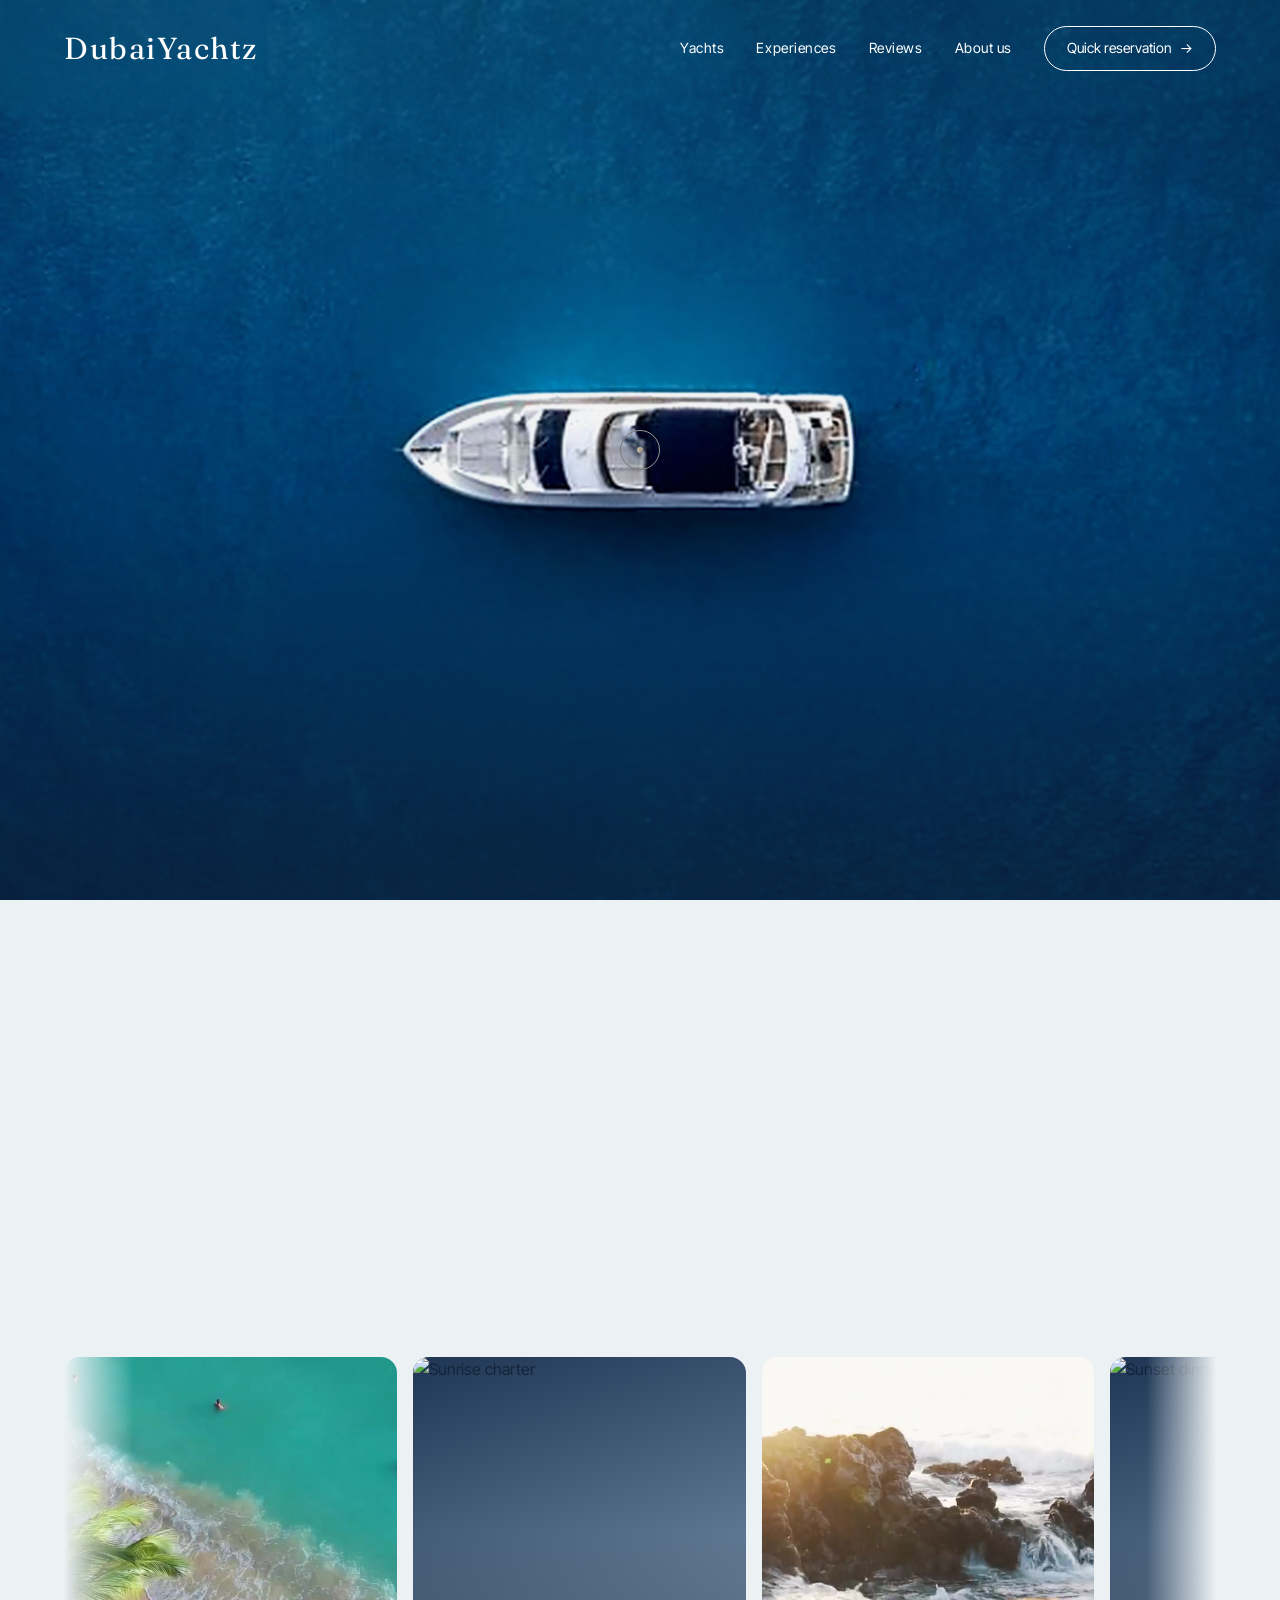
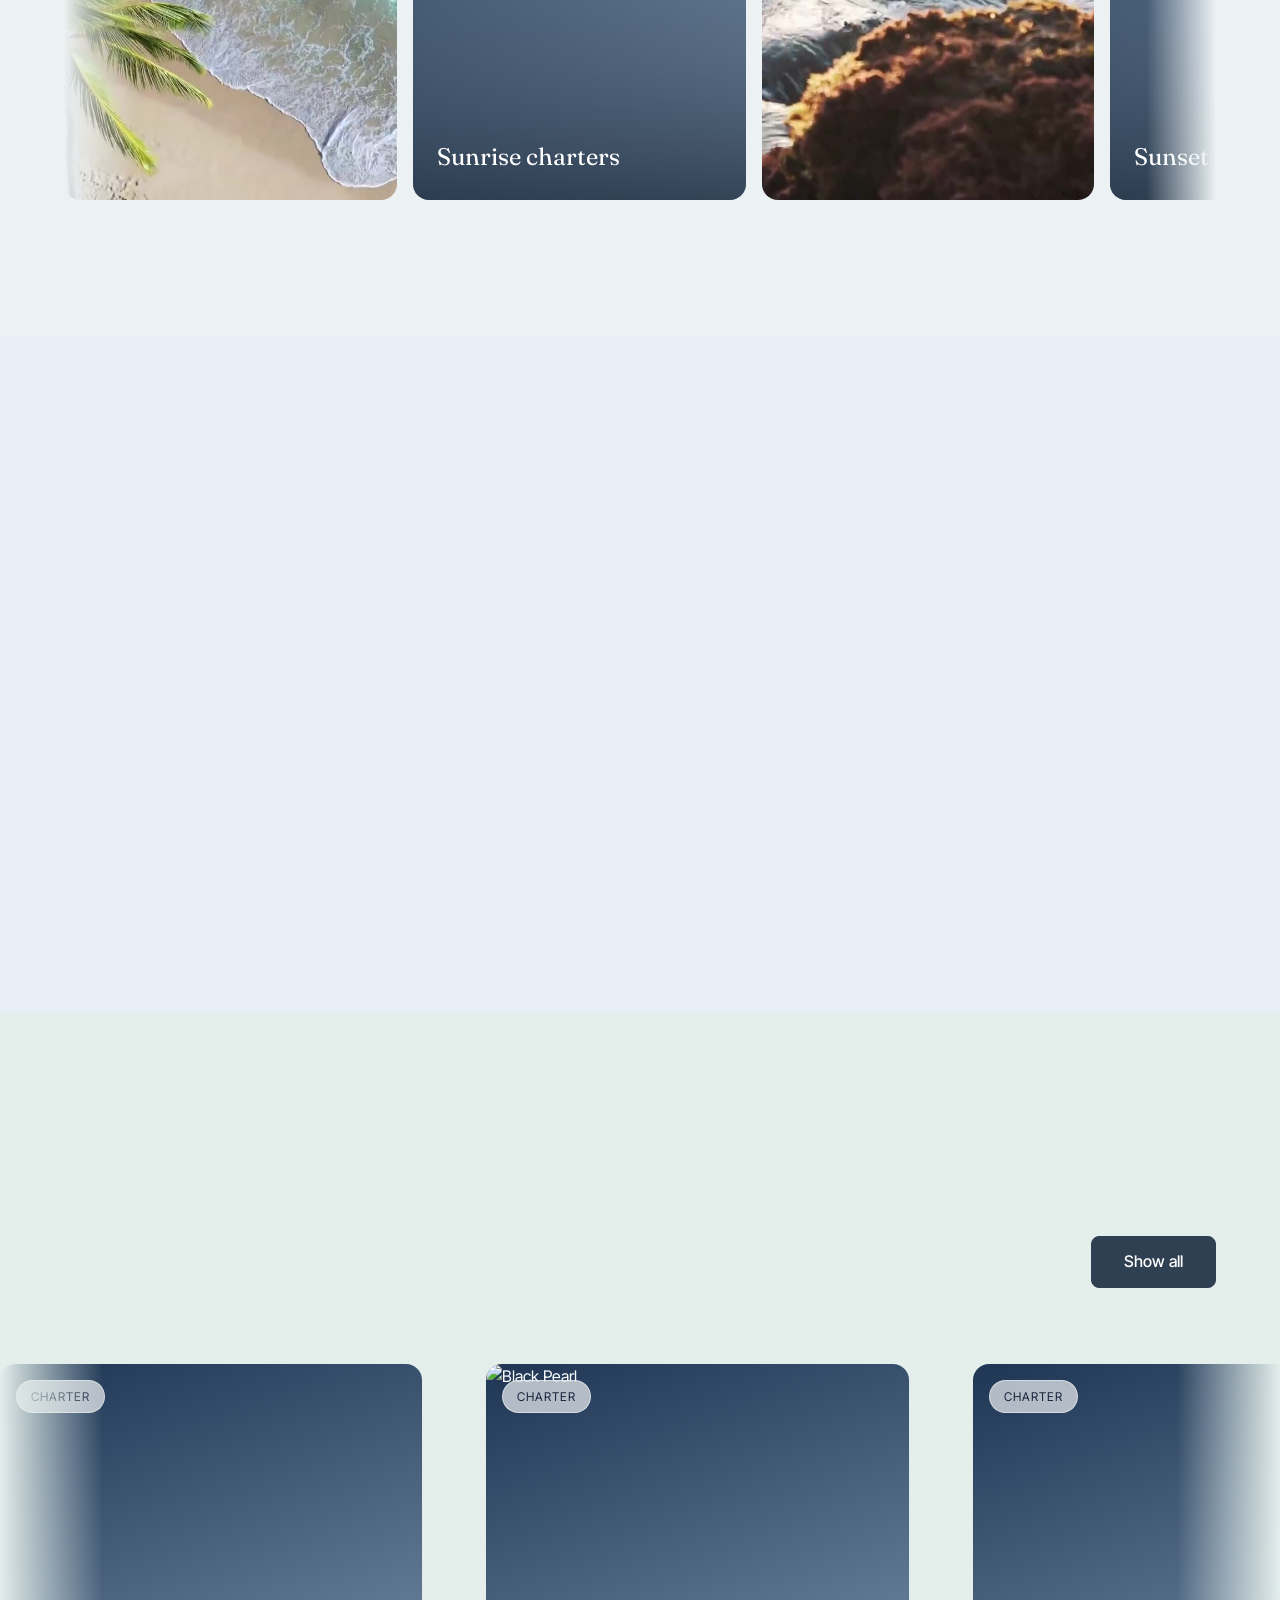
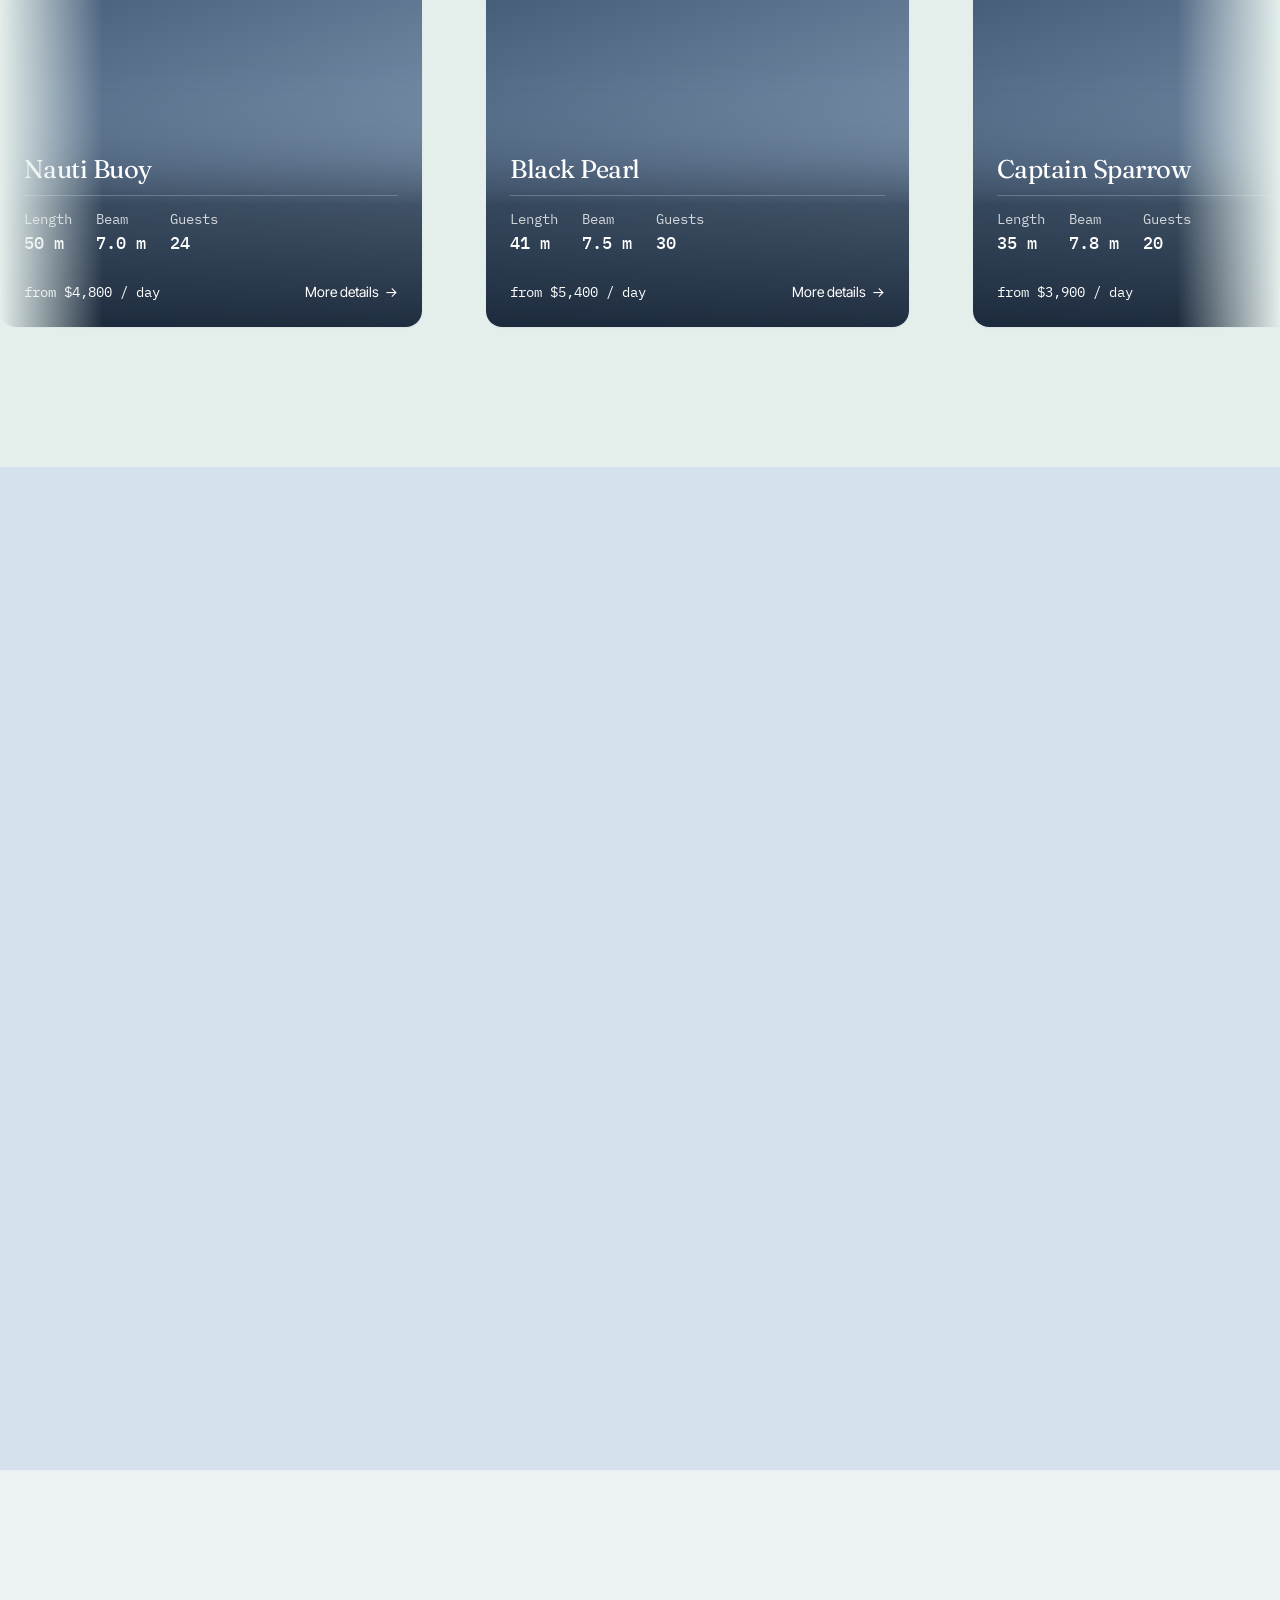
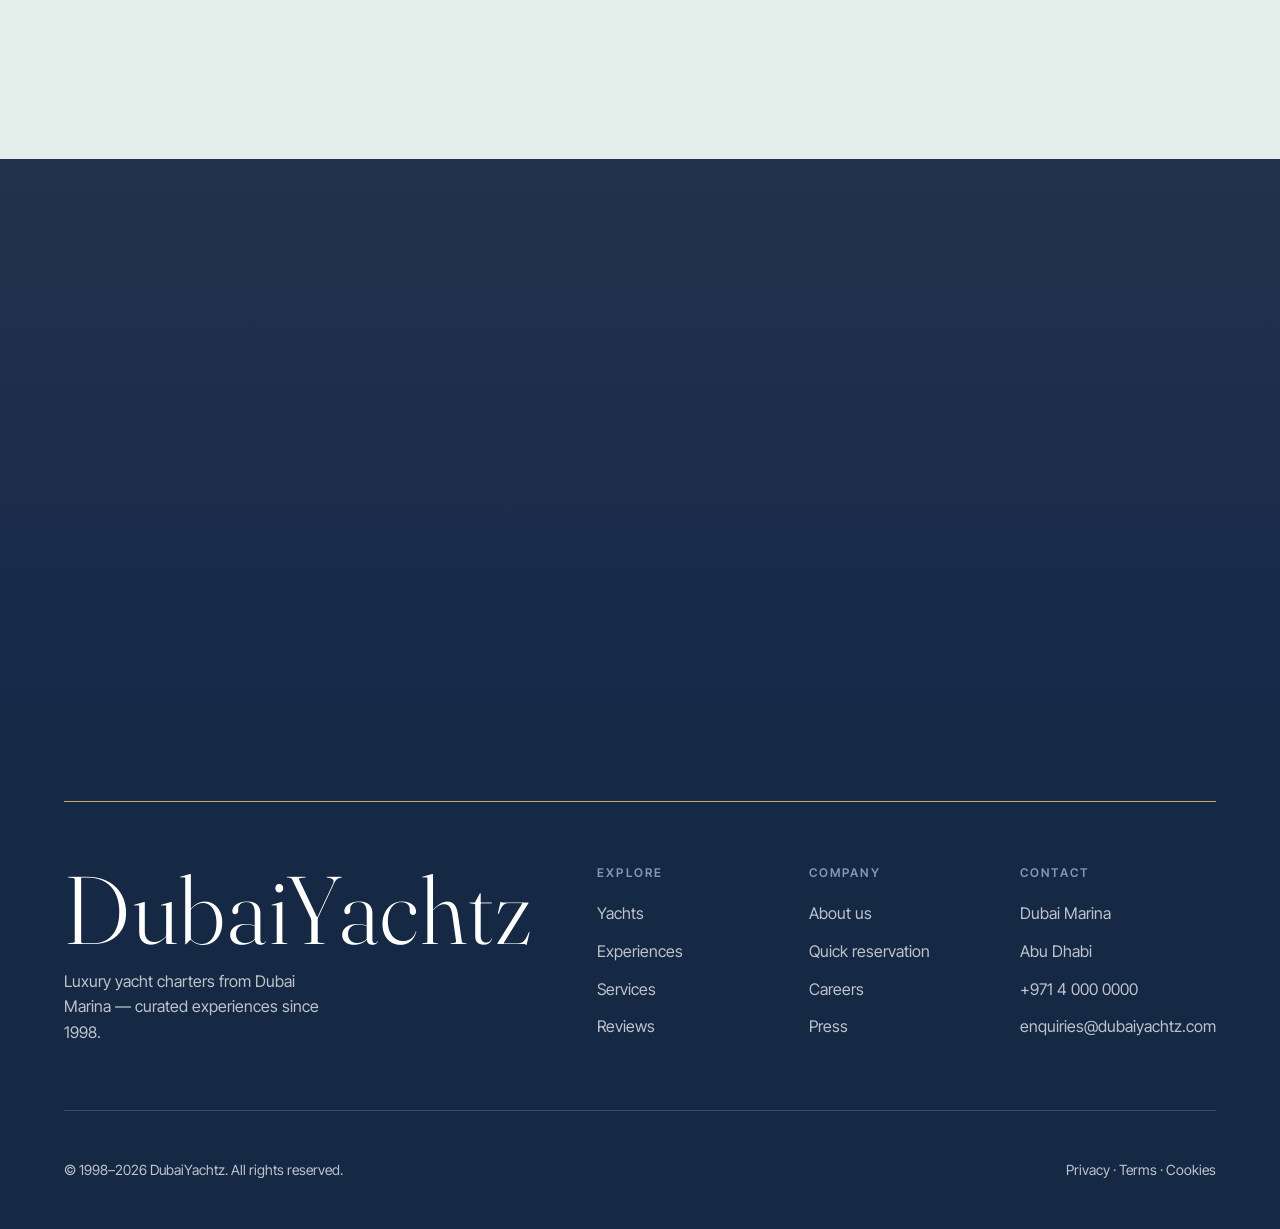
==== commit 205a9bc1: "Video category/service cards, overlapping testimonial gallery, fleet polish - Category tiles (Travel" ====
--- a/index.html
+++ b/index.html
@@ -8,7 +8,7 @@
 <link rel="preconnect" href="https://fonts.googleapis.com">
 <link rel="preconnect" href="https://fonts.gstatic.com" crossorigin>
 <link href="https://fonts.googleapis.com/css2?family=Fraunces:ital,opsz,wght@0,9..144,300;0,9..144,400;0,9..144,500;1,9..144,300&family=Inter+Tight:wght@400;500;600&family=IBM+Plex+Mono:wght@400;500&display=swap" rel="stylesheet">
-<link rel="stylesheet" href="assets/css/style.css?v=32">
+<link rel="stylesheet" href="assets/css/style.css?v=38">
 </head>
 <body class="is-loading">
 
@@ -137,7 +137,7 @@
         <p class="eyebrow"><span class="dot"></span>Our luxury boats</p>
         <h2 class="serif" style="margin-top:16px">A fleet for every occasion</h2>
       </div>
-      <a href="yacht.html" class="btn btn--ghost magnetic">Show all</a>
+      <a href="yacht.html" class="btn btn--navy magnetic">Show all</a>
     </div>
     <div class="fleet__track-wrap">
       <div class="fleet__track">
@@ -197,15 +197,15 @@
       </div>
       <div class="services" data-stagger>
         <article class="service-card reveal" data-cursor="View">
-          <div class="media"><img src="https://images.unsplash.com/photo-1505142468610-359e7d316be0?auto=format&fit=crop&w=700&q=80" alt="The beauty of the sea" loading="lazy"></div>
+          <div class="media"><video src="assets/video/crystal-sea.mp4" poster="assets/video/crystal-sea-poster.jpg" muted loop playsinline preload="metadata"></video></div>
           <div class="body"><h3>The beauty of the sea</h3><p>Glide across crystal water with the Dubai skyline as your backdrop.</p><a class="more" href="yacht.html#inquiry">Discover more <span class="btn__arrow">→</span></a></div>
         </article>
         <article class="service-card reveal" data-cursor="View">
-          <div class="media"><img src="https://images.unsplash.com/photo-1559827260-dc66d52bef19?auto=format&fit=crop&w=700&q=80" alt="Open waters" loading="lazy"></div>
+          <div class="media"><video src="assets/video/snorkel-swim.mp4" poster="assets/video/snorkel-swim-poster.jpg" muted loop playsinline preload="metadata"></video></div>
           <div class="body"><h3>Open waters</h3><p>Head beyond the marina for snorkelling, swimming, and pure horizon.</p><a class="more" href="yacht.html#inquiry">Discover more <span class="btn__arrow">→</span></a></div>
         </article>
         <article class="service-card reveal" data-cursor="View">
-          <div class="media"><img src="https://images.unsplash.com/photo-1593351415075-3bac9f45c877?auto=format&fit=crop&w=700&q=80" alt="Fantastic journey" loading="lazy"></div>
+          <div class="media"><video src="assets/video/sunset-sea.mp4" poster="assets/video/sunset-sea-poster.jpg" muted loop playsinline preload="metadata"></video></div>
           <div class="body"><h3>Fantastic journey</h3><p>Overnight escapes with full crew, fine dining, and starlit decks.</p><a class="more" href="yacht.html#inquiry">Discover more <span class="btn__arrow">→</span></a></div>
         </article>
       </div>
@@ -220,9 +220,9 @@
         <h2 class="serif">Travels · Yacht renting · Transfers</h2>
       </div>
       <div class="cats__grid" data-stagger style="grid-template-columns:repeat(auto-fit,minmax(240px,1fr))">
-        <a href="yacht.html" class="cat reveal" data-cursor="Explore"><img src="https://images.unsplash.com/photo-1593351415075-3bac9f45c877?auto=format&fit=crop&w=700&q=80" alt=""><div><span class="cat__name serif">Travels</span><span class="cat__count" style="display:block">Multi-day voyages</span></div></a>
-        <a href="yacht.html" class="cat reveal" data-cursor="Explore"><img src="https://images.unsplash.com/photo-1567899378494-47b22a2ae96a?auto=format&fit=crop&w=700&q=80" alt=""><div><span class="cat__name serif">Yacht renting</span><span class="cat__count" style="display:block">By the half-day or day</span></div></a>
-        <a href="yacht.html" class="cat reveal" data-cursor="Explore"><img src="https://images.unsplash.com/photo-1605281317010-fe5ffe798166?auto=format&fit=crop&w=700&q=80" alt=""><div><span class="cat__name serif">Transfers</span><span class="cat__count" style="display:block">Marina to marina</span></div></a>
+        <a href="yacht.html" class="cat reveal" data-cursor="Explore"><video src="assets/video/travels-cruise.mp4" poster="assets/video/travels-cruise-poster.jpg" muted loop playsinline preload="metadata"></video><div><span class="cat__name serif">Travels</span><span class="cat__count" style="display:block">Multi-day voyages</span></div></a>
+        <a href="yacht.html" class="cat reveal" data-cursor="Explore"><video src="assets/video/yacht-aerial.mp4" poster="assets/video/yacht-aerial-poster.jpg" muted loop playsinline preload="metadata"></video><div><span class="cat__name serif">Yacht renting</span><span class="cat__count" style="display:block">By the half-day or day</span></div></a>
+        <a href="yacht.html" class="cat reveal" data-cursor="Explore"><video src="assets/video/marina.mp4" poster="assets/video/marina-poster.jpg" muted loop playsinline preload="metadata"></video><div><span class="cat__name serif">Transfers</span><span class="cat__count" style="display:block">Marina to marina</span></div></a>
       </div>
     </div>
   </section>
@@ -234,22 +234,32 @@
         <p class="eyebrow"><span class="dot"></span>What our guests say</p>
         <h2 class="serif">Loved by our guests</h2>
       </div>
-      <div class="reviews" data-stagger>
-        <article class="review reveal">
+      <div class="og-gallery reveal" id="reviewGallery" role="group" aria-label="Guest testimonials">
+        <article class="og-card"><div class="review">
           <div class="stars">★★★★★</div>
           <p>"Flawless from the first call to the last sunset. The crew anticipated everything — a truly five-star day."</p>
           <div class="who"><span class="av">A</span><div><b>Alexander R.</b><small>Private charter</small></div></div>
-        </article>
-        <article class="review reveal">
+        </div></article>
+        <article class="og-card"><div class="review">
           <div class="stars">★★★★★</div>
           <p>"We booked the VIP service for an anniversary and it exceeded every expectation. Discreet, elegant, perfect."</p>
           <div class="who"><span class="av">M</span><div><b>Mariam A.</b><small>VIP experience</small></div></div>
-        </article>
-        <article class="review reveal">
+        </div></article>
+        <article class="og-card"><div class="review">
           <div class="stars">★★★★★</div>
           <p>"The Golden Dolphin overnight trip was the highlight of our year. Professional, warm, and beautifully run."</p>
           <div class="who"><span class="av">J</span><div><b>James P.</b><small>Overnight journey</small></div></div>
-        </article>
+        </div></article>
+        <article class="og-card"><div class="review">
+          <div class="stars">★★★★★</div>
+          <p>"Glassy water, a chilled magnum, and a sunset we still talk about. Effortless from booking to the last wave."</p>
+          <div class="who"><span class="av">S</span><div><b>Sofia L.</b><small>Sunset cruise</small></div></div>
+        </div></article>
+        <article class="og-card"><div class="review">
+          <div class="stars">★★★★★</div>
+          <p>"Hosted clients aboard and every detail landed — crew, catering, timing. They made us look exceptional."</p>
+          <div class="who"><span class="av">O</span><div><b>Omar K.</b><small>Corporate charter</small></div></div>
+        </div></article>
       </div>
     </div>
   </section>
@@ -293,6 +303,6 @@
 <script src="https://cdnjs.cloudflare.com/ajax/libs/gsap/3.12.5/ScrollTrigger.min.js"></script>
 <script src="https://unpkg.com/lenis@1.1.13/dist/lenis.min.js"></script>
 <!-- APP -->
-<script src="assets/js/main.js?v=12"></script>
+<script src="assets/js/main.js?v=15"></script>
 </body>
 </html>
--- a/assets/css/style.css
+++ b/assets/css/style.css
@@ -184,6 +184,9 @@
 .btn--invert:hover{background:#fff}
 .btn--brass{background:var(--brass);color:var(--ocean-900)}
 .btn--brass:hover{background:var(--brass-light)}
+/* navy CTA — matches the nav Quick reservation hover colour */
+.btn--navy{background:#2E4052;color:#fff;border:1px solid #2E4052}
+.btn--navy:hover{background:#25333F;border-color:#25333F;box-shadow:inset 0 0 0 1px var(--brass)}
 .btn__arrow{transition:transform var(--dur-base) var(--ease-luxury)}
 .btn:hover .btn__arrow{transform:translateX(4px)}
 .btn.magnetic{will-change:transform}
@@ -265,7 +268,7 @@
 .yacht-card__price{font-family:var(--font-mono);font-size:var(--fs-small);color:var(--text-strong)}
 .yacht-card__link{font-size:var(--fs-small);color:var(--ocean-500);display:inline-flex;gap:6px;align-items:center}
 /* FLEET cards only: full-image with text overlaid at the bottom + blur gradient */
-.fleet .yacht-card{position:relative;display:flex;align-items:flex-end;aspect-ratio:3/4;color:#fff;background:none;margin-right:var(--space-6)}
+.fleet .yacht-card{flex:0 0 clamp(320px,33vw,460px);position:relative;display:flex;align-items:flex-end;aspect-ratio:3/4;color:#fff;background:none;margin-right:var(--space-8)}
 .fleet .yacht-card__media{position:absolute;inset:0;aspect-ratio:auto}
 .fleet .yacht-card__body{position:relative;z-index:2;width:100%;padding:var(--space-6) var(--space-5) var(--space-5);isolation:isolate}
 .fleet .yacht-card__body::before{content:"";position:absolute;inset:-64px 0 0 0;z-index:-1;
@@ -306,9 +309,9 @@
 @media(min-width:640px){.cats__grid{grid-template-columns:repeat(2,1fr)}}
 @media(min-width:1024px){.cats__grid{grid-template-columns:repeat(4,1fr)}}
 .cat{position:relative;border-radius:var(--radius-lg);overflow:hidden;aspect-ratio:3/4;color:#fff;display:flex;align-items:flex-end;padding:var(--space-5)}
-.cat img{position:absolute;inset:0;width:100%;height:100%;object-fit:cover;z-index:0;transition:transform var(--dur-cinematic) var(--ease-luxury)}
+.cat img,.cat video{position:absolute;inset:0;width:100%;height:100%;object-fit:cover;z-index:0;transition:transform var(--dur-cinematic) var(--ease-luxury)}
 .cat::after{content:"";position:absolute;inset:0;z-index:1;background:linear-gradient(180deg,rgba(14,27,44,0) 30%,rgba(14,27,44,.7) 100%)}
-.cat:hover img{transform:scale(1.07)}
+.cat:hover img,.cat:hover video{transform:scale(1.07)}
 .cat__name{position:relative;z-index:2;font-family:var(--font-display);font-size:var(--fs-h4);font-weight:400}
 .cat__count{position:relative;z-index:2;display:block;font-size:var(--fs-caption);color:var(--text-invert-muted);text-transform:uppercase;letter-spacing:.12em;margin-top:4px}
 
@@ -514,10 +517,10 @@
 .services{display:grid;gap:var(--space-6);grid-template-columns:1fr}
 @media(min-width:768px){.services{grid-template-columns:repeat(3,1fr)}}
 /* image card with text overlaid at the bottom (matches the category tiles) */
-.service-card{position:relative;display:flex;align-items:flex-end;aspect-ratio:3/4;color:#fff;
+.service-card{position:relative;display:flex;align-items:flex-end;aspect-ratio:5/7;color:#fff;
   border-radius:var(--radius-lg);overflow:hidden;box-shadow:var(--elev-1)}
 .service-card .media{position:absolute;inset:0;overflow:hidden;background:linear-gradient(160deg,var(--ocean-700),var(--sky-300))}
-.service-card img{width:100%;height:100%;object-fit:cover}
+.service-card img,.service-card video{width:100%;height:100%;object-fit:cover}
 .service-card .body{position:relative;z-index:2;width:100%;padding:var(--space-6) var(--space-5) var(--space-5);isolation:isolate}
 /* blurred gradient panel behind the text for readability */
 .service-card .body::before{content:"";position:absolute;inset:-56px 0 0 0;z-index:-1;
@@ -537,6 +540,25 @@
 .review .who{display:flex;align-items:center;gap:12px;margin-top:var(--space-5)}
 .review .who .av{width:42px;height:42px;border-radius:50%;background:var(--sky-200);display:grid;place-items:center;font-family:var(--font-display);color:var(--ocean-800)}
 .review .who b{font-weight:500;display:block}.review .who small{color:var(--text-subtle)}
+/* overlapping fan gallery (testimonials) — center focused, sides fanned + raised arc */
+#reviews{overflow:hidden}
+.og-gallery{position:relative;max-width:1100px;margin:var(--space-7) auto 0;
+  height:clamp(400px,48vw,480px);touch-action:pan-y}
+.og-card{position:absolute;left:50%;top:50%;width:clamp(232px,28vw,300px);aspect-ratio:3/4;
+  transform:translate(-50%,-50%) translate(var(--x,0),var(--y,0)) scale(var(--s,1));
+  z-index:var(--z,1);opacity:var(--o,1);cursor:pointer;will-change:transform;
+  transition:transform .6s cubic-bezier(.34,1.26,.4,1),opacity .5s ease}
+.og-card .review{margin:0;height:100%;display:flex;flex-direction:column;
+  box-shadow:0 18px 50px rgba(14,27,44,.20);transition:box-shadow .5s ease}
+.og-card .review p{flex:1;display:-webkit-box;-webkit-line-clamp:5;-webkit-box-orient:vertical;overflow:hidden}
+.og-card .review:hover{transform:none}
+.og-card.is-focus .review{box-shadow:0 30px 72px rgba(14,27,44,.34)}
+@media(prefers-reduced-motion:reduce){
+  .og-gallery{height:auto;display:grid;gap:var(--space-5);grid-template-columns:1fr}
+  @media(min-width:768px){.og-gallery{grid-template-columns:repeat(3,1fr)}}
+  .og-card{position:static;width:auto;aspect-ratio:auto;transform:none!important;opacity:1!important;cursor:auto}
+  .og-card .review p{-webkit-line-clamp:unset;display:block}
+}
 
 /* ---------- NEWSLETTER ---------- */
 .newsletter{background:var(--grad-navy);color:#fff;text-align:center}
